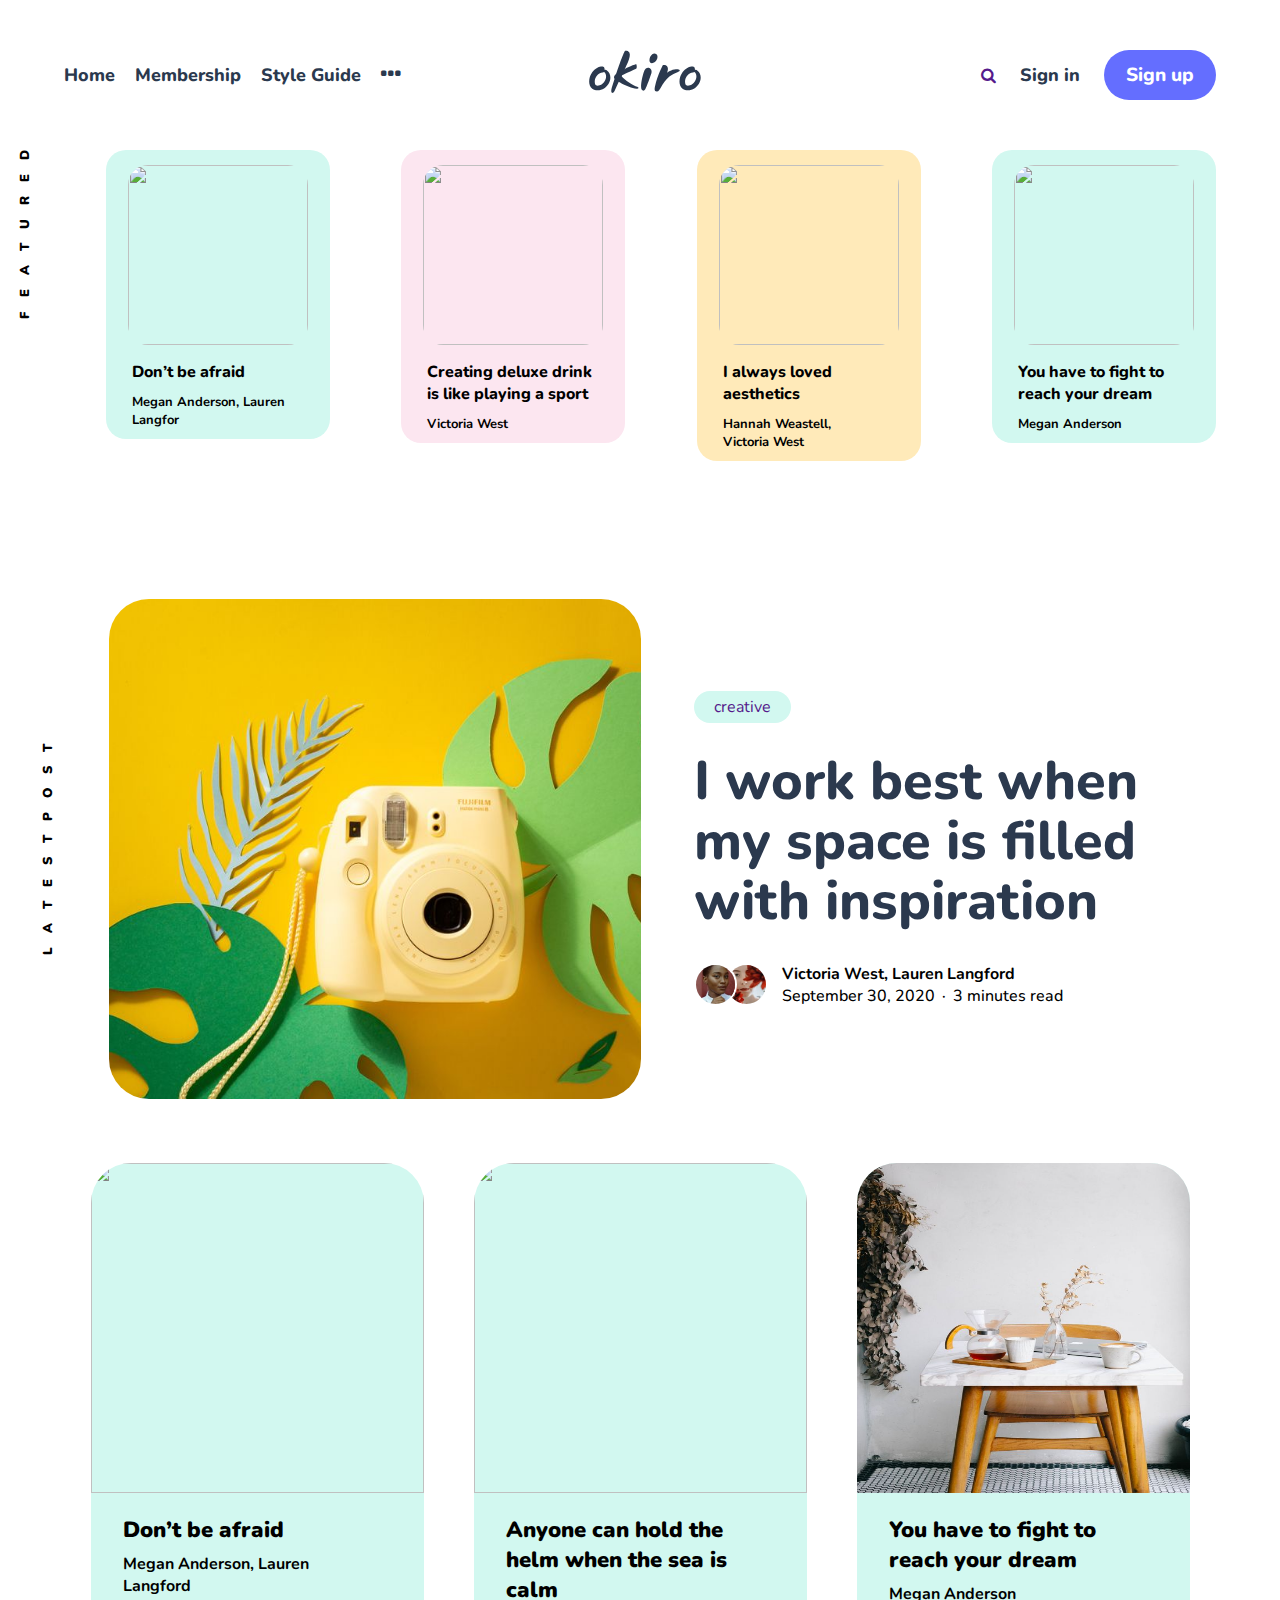
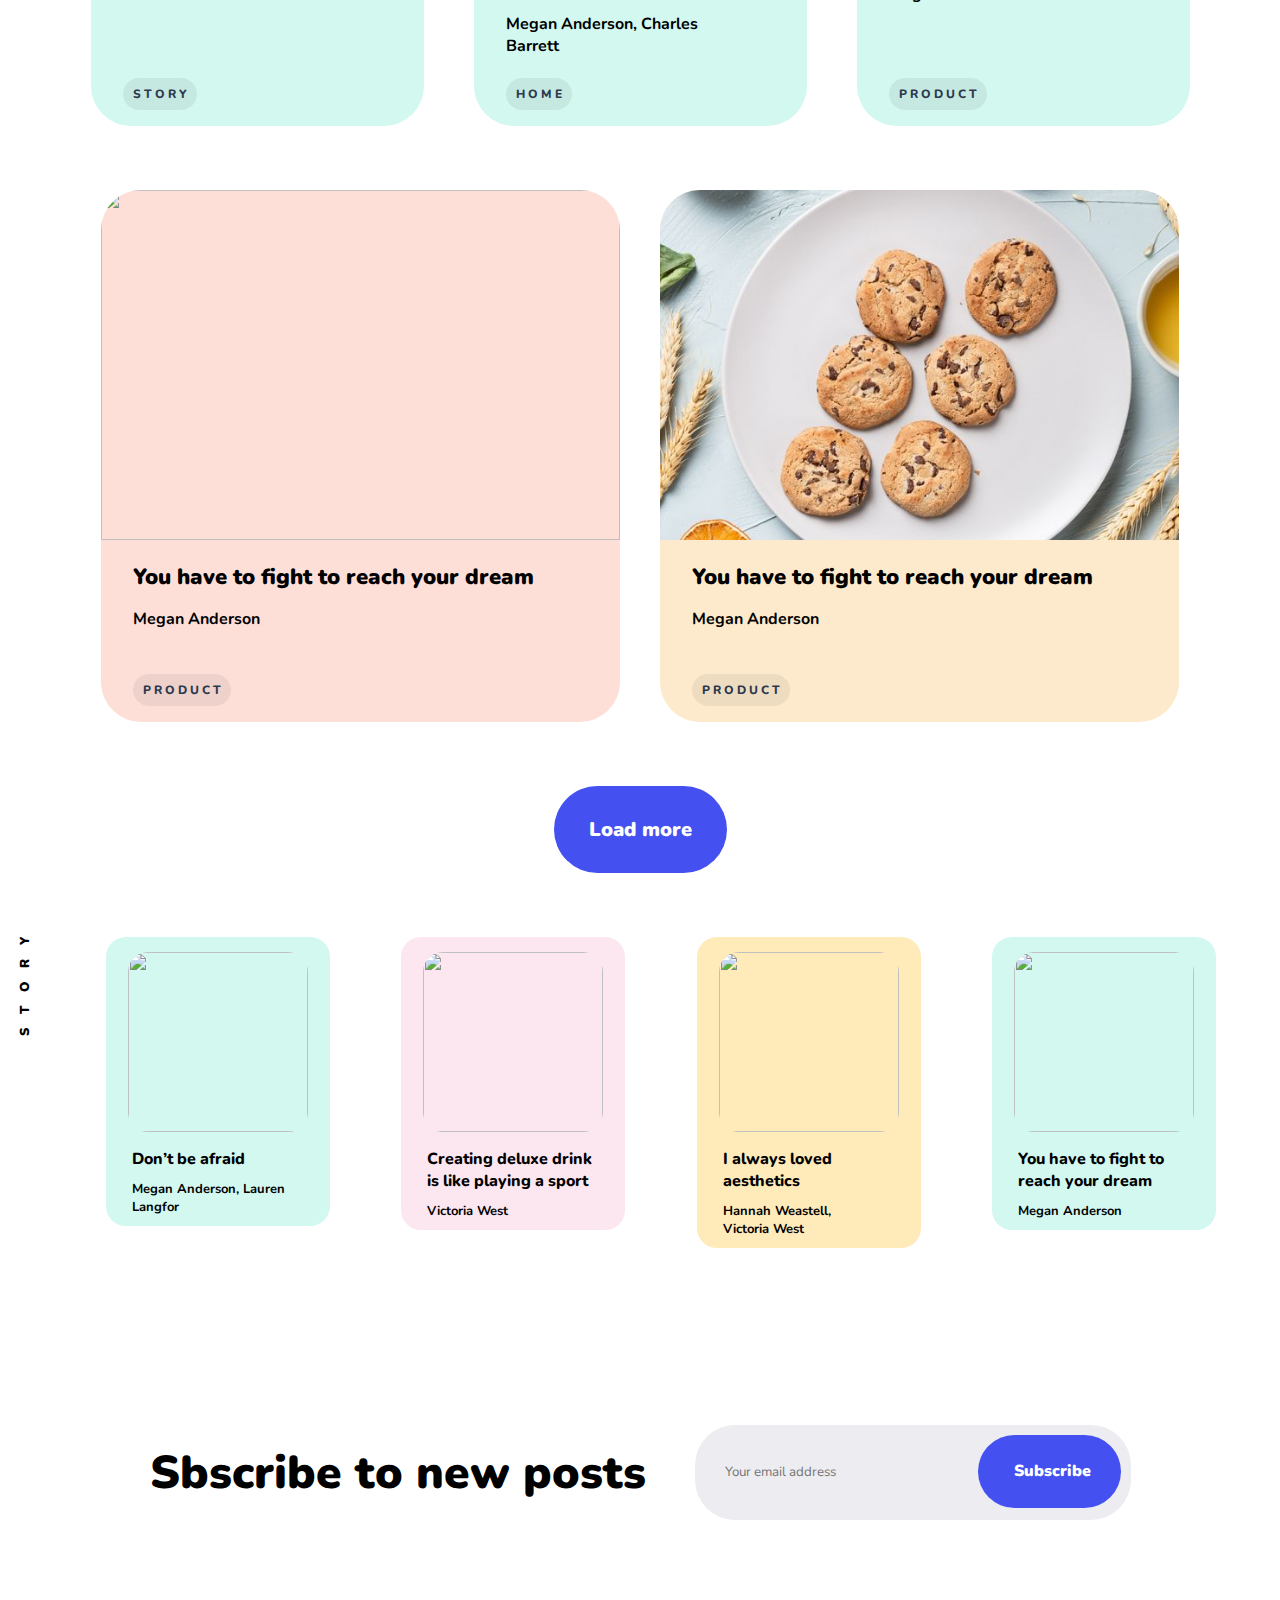
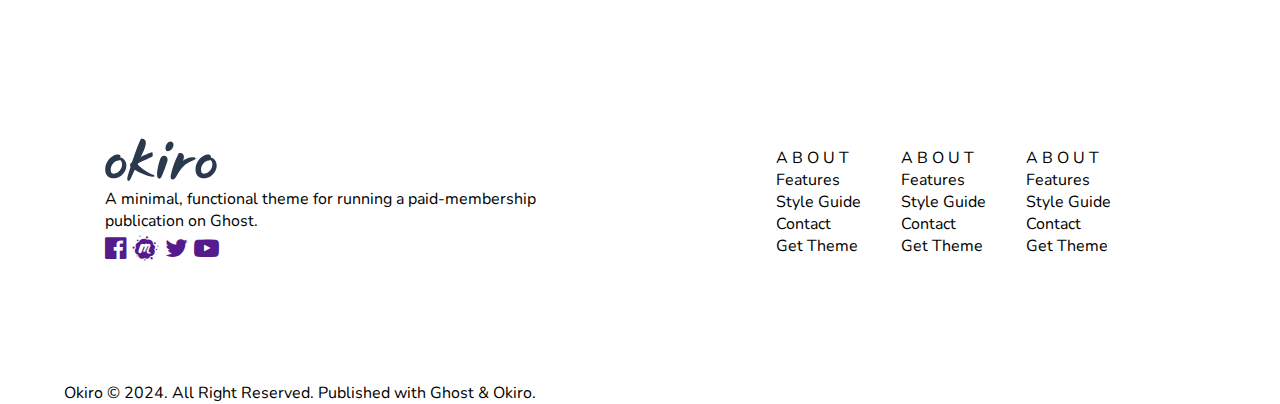
==== index.html @ 2c02f6cd "add new pages it's all most okay" ====
<!DOCTYPE html>
<html lang="en">
  <head>
    <meta charset="UTF-8" />
    <meta name="viewport" content="width=device-width, initial-scale=1.0" />
    <title>okiro-page-1</title>
    <link rel="stylesheet" href="index.css" />
    <link
      rel="stylesheet"
      href="https://cdnjs.cloudflare.com/ajax/libs/font-awesome/4.7.0/css/font-awesome.min.css"
    />
  </head>

  <body>
    <main>
      <div class="header">
        <div class="nav" id="nav">
          <a href="" class="nav-link">Home</a>
          <a href="" class="nav-link">Membership</a>
          <a href="" class="nav-link">Style Guide</a>
          <div class="dot-bar">
            <a href="#" class="nav-link icons" onclick="show()"
              ><i class="fa fa-ellipsis-h" aria-hidden="true"></i
            ></a>
            <div class="icon-nav">
              <a href="" class="nav-bar">Features</a>
              <a href="" class="nav-bar">Authors</a>
              <a href="" class="nav-bar">Tags</a>
              <a href="" class="nav-bar">Subscribe</a>
              <a href="" class="nav-bar">Contact</a>
              <a href="" class="nav-bar">Demos</a>
              <a href="" class="nav-bar">Get Theme</a>
            </div>
          </div>
        </div>
        <div class="logo">
          <img
            src="okiro.svg"
            alt=""
            srcset=""
            height="44px"
            width="112px"
            id="img"
          />
        </div>
        <div class="signup">
          <a href="" class="search"
            ><i class="fa fa-search fa-1x" aria-hidden="true"></i
          ></a>
          <a href="" class="sign-in">Sign in</a>
          <a href="" class="sign-up">Sign up</a>
          <div class="bars menu-button" onclick="toggleMenu()">
            <a href="#" class="bar" id="bar"
              ><i class="fa fa-bars fa-2x" aria-hidden="true"></i
            ></a>
            <a href="#" id="close" style="display: none"
              ><i class="fa fa-times fa-2x" aria-hidden="true"></i
            ></a>
          </div>
        </div>
        <div class="side-menu menu" id="menu">
          <ul id="side-menu-ul">
            <li>Home</li>
            <li>Membership</li>
            <li>Style Guide</li>
            <li>Features</li>
            <li>Authors</li>
            <li>Tgas</li>
            <li>Subscribe</li>
            <li>Contact</li>
            <li>Demos</li>
            <li>Get Theme</li>
            <li>Sign in</li>
            <li class="li-up"><a href="" class="li-up-1">Sign up</a></li>
          </ul>
          <div class="h2-container">
            <h3 class="search-bar-menu">
              Search <i class="fa fa-search fa-x" aria-hidden="true"></i>
            </h3>
          </div>
        </div>
      </div>
      <div class="fetures" id="f">
        <p  id="f">F E A T U R E D</p>
      </div>
    </main>
    <main>
      <div class="post-container">
        <span class="featur" id="featur"
          ><p class="featured" id="f-v">F E A T U R E D</p></span
        >
        <div class="posts" id="post1">
          <img src="img1.jpeg" alt="" class="img1" id="img1" />
          <div class="para-div">
            <p class="para">Don’t be afraid</p>
            <p class="author">Megan Anderson, Lauren Langfor</p>
          </div>
        </div>
        <div class="posts" id="post2">
          <img src="img2.jpeg" alt="" class="img2" id="img2" />
          <div class="para-div">
            <p class="para">Creating deluxe drink is like playing a sport</p>
            <p class="author">Victoria West</p>
          </div>
        </div>
        <div class="posts" id="post3">
          <img src="img3.jpeg" alt="" class="img3" id="img3" />
          <div class="para-div">
            <p class="para">I always loved aesthetics</p>
            <p class="author">Hannah Weastell, Victoria West</p>
          </div>
        </div>
        <div class="posts" id="post4">
          <img src="img4.jpeg" alt="" class="img4" id="img4" />
          <div class="para-div">
            <p class="para">You have to fight to reach your dream</p>
            <p class="author">Megan Anderson</p>
          </div>
        </div>
        <div class="posts post5">
          <img src="img5.jpeg" alt="" class="img4" />
          <div class="para-div">
            <p class="para">You must grow like a tree</p>
            <p class="author">Patricia Jenikins, Charless Barrett</p>
          </div>
        </div>
      </div>

    </main>
    <main id="main">
      <div class="fetures L-P" id="f">
        <p  id="f">L A T E S T P O S T </p>
      </div>
      <div class="hero-img" id="hero-img">
        <span class="featur" id="featur"
        ><p class="featured" id="f-v-d">L A T E S T   P O S T</p></span
      >

        <div class="img-full" id="img-full"></div>
        <div class="about-img" id="about-img">
          <p class="creative"><a href="" class="create">creative</a></p>

          <p class="title" id="title">
            I work best when my space is filled with inspiration
          </p>
          <p class="lorem" id="lorem">
            Lorem ipsum dolor, sit amet consectetur adipisicing elit. Est error
            officia dolor voluptatibus beatae impedit nesciunt voluptates facere
            quidem aspernatur, ipsam, aperiam, similique doloremque......
          </p>
          <div class="round-img-author">
            <img
              src="prince-akachi-J1OScm_uHUQ-unsplash.jpg"
              alt=""
              class="round"
              id="round1"
              height="39px"
              width="39px"
            /><img
              src="laura-chouette-1z--Cu8-wXU-unsplash.jpg"
              alt=""
              class="round"
              height="39px"
              width="39px"
              id="round2"
            />
            <p class="authors-name">
              <strong> Victoria West, Lauren Langford</strong>
              <br />
              September 30, 2020 ∙ 3 minutes read
            </p>
          </div>
        </div>
      </div>
    </main>
    <main>
      <div class="new-posts">
        <div class="d-post1">
          <img src="img1.jpeg" alt="" class="d-post-img1" />
          <div class="detail-post">
            <p class="title-d-post">
              <strong class="s"> Don’t be afraid </strong>
            </p>
            <p class="author-d-post">
              Megan Anderson, Lauren Langford
            </p>
            <p class="story">S T O R Y</p>
          </div>
        </div>
        <div class="d-post2">
          <img src="img2.jpeg" alt="" class="d-post-img2" />
          <div class="detail-post">
            <p class="title-d-post">
              <strong class="s"> Anyone can hold the helm when the sea is calm </strong>
            </p>
            <p class="author-d-post">
              Megan Anderson, Charles Barrett
            </p>
            <p class="story">H O M E</p>
          </div>
        </div>
        <div class="d-post3">
          <img src="img6.jpeg" alt="" class="d-post-img3" />
          <div class="detail-post">
            <p class="title-d-post">
              <strong class="s">You have to fight to reach your dream </strong>
            </p>
            <p class="author-d-post">
              Megan Anderson
            </p>
            <p class="story">P R O D U C T</p>
          </div>
        </div>
      </div>
      <div class="d-post-main-2">
        <div class="d-post4">
          <img src="img5.jpeg" alt="" class="d-post-img4" />
          <div class="detail-post-4">
            <p class="title-d-post-4">
              <strong class="s">You have to fight to reach your dream </strong>
            </p>
            <p class="author-d-post-4">
              Megan Anderson
            </p>
            <p class="story-4">P R O D U C T</p>
          </div>
        </div>
        <div class="d-post5">
          <img src="img7.jpeg" alt="" class="d-post-img4" />
          <div class="detail-post-4">
            <p class="title-d-post-4">
              <strong class="s">You have to fight to reach your dream </strong>
            </p>
            <p class="author-d-post-4">
              Megan Anderson
            </p>
            <p class="story-4">P R O D U C T</p>
          </div>
        </div>
      </div>
    </main>
    <main>
      <div class="btn-for-load">
        <a href="" class="load-btn">Load more</a>
      </div>
    </main>
    <main>
      <div class="post-container">
        <div class="fetures" id="f">
          <p  id="f">S T O R Y</p>
        </div>
        <span class="featur" id="featur"
          ><p class="featured" id="f-v">S T O R Y</p></span
        >
        <div class="posts" id="post1">
          <img src="img1.jpeg" alt="" class="img1" id="img1" />
          <div class="para-div">
            <p class="para">Don’t be afraid</p>
            <p class="author">Megan Anderson, Lauren Langfor</p>
          </div>
        </div>
        <div class="posts" id="post2">
          <img src="img2.jpeg" alt="" class="img2" id="img2" />
          <div class="para-div">
            <p class="para">Creating deluxe drink is like playing a sport</p>
            <p class="author">Victoria West</p>
          </div>
        </div>
        <div class="posts" id="post3">
          <img src="img3.jpeg" alt="" class="img3" id="img3" />
          <div class="para-div">
            <p class="para">I always loved aesthetics</p>
            <p class="author">Hannah Weastell, Victoria West</p>
          </div>
        </div>
        <div class="posts" id="post4">
          <img src="img4.jpeg" alt="" class="img4" id="img4" />
          <div class="para-div">
            <p class="para">You have to fight to reach your dream</p>
            <p class="author">Megan Anderson</p>
          </div>
        </div>
        <div class="posts post5">
          <img src="img5.jpeg" alt="" class="img4" />
          <div class="para-div">
            <p class="para">You must grow like a tree</p>
            <p class="author">Patricia Jenikins, Charless Barrett</p>
          </div>
        </div>
      </div>
    </main>
    <main>
      <div class="subscribe-btn-footer">
        <div class="btn-container">
          <p class="subscribe">Sbscribe to new posts</p>
        </div>
        <div class="input-btn" onclick="large()" onmouseout="small()">
          <input type="email" name="" id="in-foot" placeholder="Your email address">
          <button type="submit" id="in-submit">Subscribe</button>
        </div>
      </div>
    </main>
    <main>
      <div class="final-container">
        <div class="foot-first">
          <div class="okiro">
            <img
            src="okiro.svg"
            alt=""
            srcset=""
            height="44px"
            width="112px"
            id="img"
          />
          <p class="foooter-para">
            A minimal, functional theme for running a paid-membership publication on Ghost.
          </p>
          <div class="icons">
            <a href="" class="all-icons"><i class="fa fa-facebook-official" aria-hidden="true"></i></a>
            <a href="" class="all-icons"><i class="fa fa-meetup" aria-hidden="true"></i></a>
            <a href="" class="all-icons"><i class="fa fa-twitter" aria-hidden="true"></i></a>
            <a href="" class="all-icons"><i class="fa fa-youtube-play" aria-hidden="true"></i></a>
          </div>
        </div>

        </div>
        <div class="all-foot">
          <!-- <div class="kinda-list"> -->
            <div class="about">
              <ul>
                <li class="about">A B O U T</li>
                <li>Features</li>
                <li>Style Guide</li>
                <li>Contact</li>
                <li>Get Theme</li>
              </ul>
            </div>
            <div class="about">
              <ul>
                <li class="about">A B O U T</li>
                <li>Features</li>
                <li>Style Guide</li>
                <li>Contact</li>
                <li>Get Theme</li>
              </ul>
            </div>
            <div class="about">
              <ul>
                <li class="about">A B O U T</li>
                <li>Features</li>
                <li>Style Guide</li>
                <li>Contact</li>
                <li>Get Theme</li>
              </ul>
            </div>
            <!-- <div class="about">
              <ul>
                <li class="about-img">F E A T U R E S</li>
                <li>Account</li>
                <li>Membership</li>
                <li>Sign in</li>
                <li>Sign up</li>
              </ul>
            </div>
            <div class="about">
              <ul>
                <li class="about-img">S U P P O R T</li>
                <li>Authors</li>
                <li>Tags</li>
                <li>Dark version</li>
                <li>404</li>
              </ul>
            </div> -->
          <!-- </div> -->

        </div>
      </div>
      <p class="copy">
        Okiro © 2024. All Right Reserved. Published with Ghost & Okiro.
      </p>
    </main>
    <script src="index.js"></script>
  </body>
</html>
---- index.css ----
@import url('https://fonts.googleapis.com/css2?family=Nunito:ital,wght@0,200..1000;1,200..1000&display=swap');

* {
    padding: 0;
    margin: 0;
    font-family: "Nunito", sans-serif;
}

main {
    margin-right: 4rem;
    margin-left: 4rem;
}

@media only screen and (max-width: 970px) {
    main {
        margin-left: 2rem;
        /* Adjusted margin for smaller screens */
        margin-right: 2rem;
        /* Adjusted margin for smaller screens */
    }
}


.header {
    display: flex;
    justify-content: space-between;
    align-items: center;

    height: 150px;

}
 /* this is the red zone */
@media(min-width:1000px){
    #f{
        display: none;
    }
}
.fetures {
    height: 40px;
    width: 100%;
    display: inline-flex;
    justify-content: center;
    align-items: center;
    border-bottom: #2B394e 2px;
    margin-bottom: 2rem;

}
#f{
    color: #2B394e;
    font-weight: 700;
    text-decoration: underline wavy #EDEDF1 5px;
}
#f-v{
    font-size: small;
    font-weight: 900;
    word-spacing: 10px;
}
#f-v-d{
    font-size: small;
    font-weight: 900;
    word-spacing: 10px;
}

 /* this is the red zone */


li {
    list-style: none;
    display: flex;
}

.nav {
    display: flex;
    justify-content: space-between;
    align-items: center;

}

.nav-link {
    margin-right: 20px;
    text-decoration: none;
    font-size: 18px;
    color: #2B394e;
    font-weight: 800;
}

.sign-in {
    margin-left: 20px;
    margin-right: 20px;
    text-decoration: none;
    font-size: 18px;
    color: #2B394e;
    font-weight: 800;

}

.sign-up {
    text-decoration: none;
    font-size: 19px;
    font-weight: 800;
    padding: 12px 22px;
    color: #FFFFFF;
    background-color: #646eff;
    border-radius: 30px;
}

.icons {
    font-size: 25px;
}

.logo {
    margin-left: -7rem;
}

/* for dot icons bar */
.dot-bar {
    position: relative;
}

.icon-nav {
    width: 155px;
    height: 250px;
    position: absolute;
    top: 100%;
    left: -2rem;
    display: flex;
    justify-content: center;
    align-items: start;
    flex-direction: column;
    background-color: #EDEDF1;
    border-radius: 15px;
    display: none;
}

.nva-icon {
    display: flex;
}

.nav-bar {
    padding: 5px;
    text-decoration: none;
    color: #2B394e;
    font-weight: 900;
    margin-left: 2rem;
}

@media(max-width:1020px) {
    #nav {
        display: none;
    }

    #img {
        margin-left: 7rem;
    }

    .sign-up,
    .sign-in,
    .search {
        display: none;
    }

    #bar {
        display: flex;
    }

    .header {
        display: flex;
        justify-content: space-between;
        align-items: center;

        height: 120px;
    }
}

/* work for menubar */
.for-toggle {
    display: flex;
}

.bar {
    text-decoration: none;
    margin-left: 1rem;
    display: none;
}

.menu {
    display: none;
    /* Initially hide the menu */
}

.menu.visible {
    display: flex;
    /* Display the menu when visible class is added */
}

/* .menu-button {
    cursor: pointer;
  } */
/* to asing reletive */
.signup {
    position: relative;
}

.side-menu {
    position: absolute;
    top: 5rem;
    right: 3rem;
    /* padding-left: 4rem;
    padding-right: 1rem; */
    width: 200px;
    /* height: 77vh; */
    display: flex;
    justify-content: flex-end;
    align-items: flex-end;
    background-color: #EDEDF1;
    border-radius: 20px;
    font-weight: 900;
    flex-direction: column;
    display: none;
}

#side-menu-ul>li {
    padding-top: 10px;
    margin-right: 1rem;
}

.li-up-1 {
    margin-top: .20rem;
    background-color: #3a45de;
    padding: 10px 8px;
    border-radius: 30px;
    color: #FFFFFF;
    text-decoration: none;

}

.h2-container {
    width: 100%;
    height: 50px;
    background-color: #3a45de;
    display: flex;
    justify-content: flex-end;
    align-items: flex-end;
    margin-top: 1.5rem;
    border-bottom-right-radius: 20px;
    border-bottom-left-radius: 20px;

}

.search-bar-menu {
    color: #FFFFFF;
    margin-right: 30px;
    margin-bottom: 10px;

}

/* for class list sidemenu */
.x-time {
    transition: 0.2s;
    position: relative;

}

.bars {
    margin-left: 3rem;
}

/* working for divs */

@media(max-width:1000px) {
    .post-container {
        display: flex;
        justify-content: flex-start;
        align-items: center;
        flex-wrap: wrap;
        gap: 10px;
        min-height: 321px;
        max-height: 500px;
        margin-right: 2rem;

    }

    .para {
        margin-right: 1rem;
        font-weight: 800;
    }

    .author {
        font-size: 13px;
        margin-right: 2rem;
        font-weight: 700;
        margin-top: .60rem;
    }

    .para-div {
        margin-top: 20px;
        /* margin-left: 1rem; */
    }

    /* #post1 {
        width: 100%;
        height: auto;
    } */
    /* #post2{
        width: 50%;
    } */
    /* #post3 {
        width: 50%;
    }
    #post4 {
        width: 50%;
    }
    #post1 {
        width: 50%;
    } */

    /* .posts {
        margin-top: 0;
        height: auto;
        background-color: #d2f8f0;
        text-align: start;
        border-radius: 20px;
        display: flex;
        justify-content: start;
        align-items: center;
        flex-direction: column;
        padding-top: 10px;
        padding-left: 10px;
        padding-right: 10px;
        padding-bottom: 10px;
        transition: transform 0.2s ease;
        width: 100%;
        min-height: 100px;
    } */
    .featur {
        display: none;
    }

    #img1 {
        height: 180px;
        width: 100%;
        border-radius: 20px;
        object-fit: cover;
    }

    #img4 {
        height: 180px;
        width: 100%;
        border-radius: 20px;
        object-fit: cover;

    }

    #img2 {
        height: 180px;
        width: 100%;
        border-radius: 20px;
        object-fit: cover;

    }

    #img3 {
        height: 180px;
        width: 100%;
        border-radius: 20px;
        object-fit: cover;

    }

}

@media(max-width:560px) {
    .post-container {
        display: flex;
        justify-content: flex-start;
        align-items: center;
        gap: 10px;
        height: 100%;
        flex-wrap: wrap;
        word-wrap: break-word;
        word-break: break-word;

    }

    .posts {
        /* padding:15px; */
        width: 234px;
        background-color: #d2f8f0;
        ;
        text-align: start;
        border-radius: 20px;
        display: flex;
        justify-content: space-evenly;
        align-items: center;
        flex-direction: column;
        padding-top: 15px;
        padding-left: 10px;
        padding-right: 10px;
        padding-bottom: 10px;
        max-height: auto;
        min-height: 290px;
        transition: transform 0.2s ease;
    }

    .para {
        margin-right: 1rem;
        font-weight: 800;
    }

    .author {
        font-size: 13px;
        margin-right: 2rem;
        font-weight: 700;
        margin-top: .60rem;
        display: none;
    }

    .para-div {
        margin-top: 20px;
        /* margin-left: 1rem; */
    }

    #post1 {}

    .posts {
        /* padding:15px; */
        margin-top: 0;
        width: 187px;
        height: auto;
        background-color: #d2f8f0;
        text-align: start;
        border-radius: 20px;
        display: flex;
        justify-content: start;
        align-items: center;
        flex-direction: column;
        padding-top: 10px;
        padding-left: 10px;
        padding-right: 10px;
        padding-bottom: 10px;
        /* max-height: auto; */
        transition: transform 0.2s ease;
        min-height: 100px;
    }

    .featur {
        display: none;
    }
}

@media(max-width:540px) {
    .post-container {
        display: flex;
        justify-content: flex-start;
        align-items: center;
        gap: 10px;
        height: 100%;
        flex-wrap: wrap;
        word-wrap: break-word;
        word-break: break-word;
        margin-bottom: 2rem;
    }

    .posts {
        /* padding:15px; */
        margin-top: 0;
        height: auto;
        background-color: #d2f8f0;
        text-align: start;
        border-radius: 20px;
        display: flex;
        justify-content: start;
        align-items: center;
        flex-direction: column;
        padding-top: 10px;
        padding-left: 10px;
        padding-right: 10px;
        padding-bottom: 10px;
        /* max-height: auto; */
        transition: transform 0.2s ease;
        min-height: 100px;
        max-height: 280px;
        width: 100%;

    }

    #post4 {
        /* margin-top: 20px; */
        min-height: 100px;
        min-height: 100px;
        max-height: 280px;
        width: 100%;

    }

    #post2 {
        background-color: #fce6f0;
        height: 215px;
        width: 100%;
    }

    #post1 {
        height: 215px;
        width: 100%;
    }

    #post3 {
        max-height: 215px;
        width: 100%;
    }

    #img1 {
        height: 180px;
        width: 100%;
        border-radius: 20px;
        object-fit: cover;
    }

    .img4 {
        height: 180px;
        width: 180px;
        border-radius: 20px;
        object-fit: cover;

    }

    .img2 {
        height: 180px;
        width: 180px;
        border-radius: 20px;
        object-fit: cover;

    }

    .img3 {
        height: 180px;
        width: 180px;
        border-radius: 20px;
        object-fit: cover;

    }


}

.post-container {
    display: flex;
    justify-content: space-between;
    align-items: start;
    gap: 30px;
    min-height: 321px;
    max-height: 1000px;
    width: 100%;
    margin-bottom: 4rem;
}

.posts {
    /* padding:15px; */
    width: 204px;
    background-color: #d2f8f0;
    ;
    text-align: start;
    border-radius: 20px;
    display: flex;
    justify-content: space-evenly;
    align-items: center;
    flex-direction: column;
    padding-top: 15px;
    padding-left: 10px;
    padding-right: 10px;
    padding-bottom: 10px;
    max-height: auto;
    min-height: 290px;
    transition: transform 0.2s ease;
}

.posts:hover {
    transform: translateY(-5px);
}

.para-div {
    margin-top: 1rem;
    margin-left: 1rem;
}

.img1 {
    height: 180px;
    width: 180px;
    border-radius: 20px;
    object-fit: cover;
}

.img4 {
    height: 180px;
    width: 180px;
    border-radius: 20px;
    object-fit: cover;

}

.img2 {
    height: 180px;
    width: 180px;
    border-radius: 20px;
    object-fit: cover;

}

.img3 {
    height: 180px;
    width: 180px;
    border-radius: 20px;
    object-fit: cover;

}

.img5 {
    height: 180px;
    width: 200px;
    border-radius: 20px;
    object-fit: cover;

}

.post5 {
    display: none;
    min-height: 100px;
}

@media(min-width:1350px) {
    .post5 {
        display: flex;
    }
}

.para {
    margin-right: 1rem;
    font-weight: 800;
}

.author {
    font-size: 13px;
    margin-right: 2rem;
    font-weight: 700;
    margin-top: .60rem;
}

.author:hover {
    text-decoration: underline #2B394e;
}

/* for aling self */
#post3 {
    /* margin-top: 20px; */
    background-color: #ffeab9;
    min-height: 100px;

}

#post4 {
    /* margin-top: 20px; */
    min-height: 100px;

}

#post2 {
    background-color: #fce6f0;
    min-height: 100px;
}

#post1 {
    min-height: 100px;
}

.featur {
    writing-mode: vertical-rl;
    /* Vertical writing mode, text goes from right to left */
    transform: rotate(180deg);
    /* Rotate the text to make it vertical */
    white-space: nowrap;
    /* Prevent text wrapping */
    font-size: 18px;
    /* Adjust font size as needed */
    margin: 0;
    /* Remove default margin */
    padding: 0;
    /* Remove default padding */
    /* Additional styling if needed */
    font-weight: 500;
    margin-left: -3rem;
}



/* for hero img  */


@media(max-width:890px) {
    .hero-img {
        margin-top: 2rem;
        display: flex;
        justify-content: space-evenly;
        align-items: center;
        flex-direction: column;
        gap: 30px;
        height: 100%;
    }

    #img-full {
        height: 450px;
        width: 662px;

    }

    #lorem {
        margin-top: 1rem;
        font-style: italic;
        font-weight: 500;
        display: flex;

    }
}

@media(max-width:550px) {
    .hero-img {
        margin-top: 2rem;
        display: flex;
        justify-content: space-evenly;
        align-items: center;
        flex-direction: column;
        gap: 30px;
        height: 100%;
    }

    #img-full {
        height: 450px;
        width: 448px;
    }

    #about-img {
        width: 437px;
        height: 507px;
    }

    #title {
        font-size: 48px;
        font-weight: 800;
        color: #2B394e;
        line-height: 60px;
    }

}

@media(max-width:486px) {
    .hero-img {
        margin-top: 2rem;
        display: flex;
        justify-content: space-evenly;
        align-items: center;
        flex-direction: column;
        gap: 30px;
        height: 100%;
    }

    #img-full {
        height: 339px;
        width: 415px;
    }

    #about-img {
        width: 412px;
        height: 433px;
    }

    #title {
        font-size: 36px;
        font-weight: 800;
        color: #2B394e;
        line-height: 40px;
        margin-bottom: 2rem;
    }
}

@media(max-width:432px) {
    .hero-img {
        margin-top: 2rem;
        display: flex;
        justify-content: space-evenly;
        align-items: center;
        flex-direction: column;
        gap: 30px;
        height: 100%;
    }

    #img-full {
        height: 339px;
        width: 375px;
    }

    #about-img {
        width: 375px;
        height: 433px;
    }
}

@media(max-width:390px) {
    .hero-img {
        margin-top: 2rem;
        display: flex;
        justify-content: space-evenly;
        align-items: center;
        flex-direction: column;
        gap: 30px;
        height: 100%;
    }

    #title {
        font-size: 32px;
        font-weight: 800;
        color: #2B394e;
        line-height: 40px;
        margin-bottom: 2rem;
    }

    #img-full {
        height: 339px;
        width: 347px;
    }

    #about-img {
        width: 340px;
        height: 433px;
    }
}

@media(max-width:360px) {
    .hero-img {
        margin-top: 2rem;
        display: flex;
        justify-content: space-evenly;
        align-items: center;
        flex-direction: column;
        gap: 30px;
        height: 100%;
    }

    #img-full {
        height: 339px;
        width: 317px;
    }

    #about-img {
        width: 310px;
        height: 433px;
    }
}

@media(max-width:330px) {
    .hero-img {
        margin-top: 2rem;
        display: flex;
        justify-content: space-evenly;
        align-items: center;
        flex-direction: column;
        gap: 30px;
        height: 100%;
    }

    #img-full {
        height: 280px;
        width: 266px;
    }

    #about-img {
        width: 260px;
        height: 433px;
    }
}

@media(min-width:1400px) {
    #hero-img {
        margin-top: 2rem;
        display: flex;
        justify-content: center;
        align-items: center;
        gap: 70px;
        height: 80%;
    }

    #title {
        font-size: 32px;
        font-weight: 800;
        color: #2B394e;
        line-height: 40px;
        margin-bottom: 2rem;
    }

    #img-full {
        height: 709px;
        width: 747px;
    }

    #about-img {
        width: 500px;
        height: 500px;
    }

    #lorem {
        margin-top: 1rem;
        font-style: italic;
        font-weight: 500;
        display: flex;

    }
}

#main {
    margin: 4rem;
}

.hero-img {
    margin-top: 4rem;
    padding-top: 4rem;
    display: flex;
    justify-content: space-evenly;
    align-items: center;
    gap: 30px;
}

.about-img {
    width: 500px;
}

.img-full {
    background-image: url(hero.jpeg);
    height: 500px;
    max-height: 600px;
    width: 532px;
    max-width: 600px;
    background-repeat: no-repeat;
    background-position: center;
    background-size: cover;
    border-radius: 40px;
}

.creative {
    border-radius: 20px;
    text-decoration: none;
    background-color: #d2f8f0;
    margin-bottom: 1.80rem;
    display: inline-block;
    padding-top: 5px;
    padding-bottom: 5px;
    padding-left: 20px;
    padding-right: 20px;
}

.create {
    text-decoration: none;
}

/* .creative{
    text-decoration: none;
    padding: 10px;

} */
.title {
    font-size: 54px;
    font-weight: 800;
    color: #2B394e;
    line-height: 60px;
}

.lorem {
    margin-top: 1rem;
    font-style: italic;
    font-weight: 500;
    display: none;

}

.round {
    border-radius: 50%;
}

.round-img-author {
    display: flex;
    justify-content: start;
    margin-top: 2rem;

}

#round1 {
    border: 2px solid white;
    z-index: 1;
}

#round2 {
    margin-top: 2px;
    margin-left: -10px;
}

.authors-name {
    margin-left: 1rem;
    font-weight: 500;
}


/* down post container */
.new-posts {
    display: flex;
    justify-content: center;
    align-items: center;
    gap: 50px;
    margin-bottom: 4rem;
}

.d-post1 {
    height: 563px;
    width: 333px;
    border-radius: 40px;
    background-color: #d2f8f0;
    position: relative;
    transition: transform 0.2s ease;
}
.d-post1:hover{
    transform: translateY(-5px);
}
.d-post2 {
    height: 563px;
    width: 333px;
    border-radius: 40px;
    background-color: #d2f8f0;
    position: relative;
    transition: transform 0.2s ease;
}
.d-post2:hover{
    transform: translateY(-5px);
}
.d-post3 {
    height: 563px;
    width: 333px;
    border-radius: 40px;
    background-color: #d2f8f0;
    position: relative;
    transition: transform 0.2s ease;
}
.d-post3:hover{
    transform: translateY(-5px);
}
.d-post-img1 {
    width: 100%;
    height: 330px;
    border-top-left-radius: 40px;
    border-top-right-radius: 40px;
    object-position: center;
    object-fit: cover;
}

.d-post-img2 {
    width: 100%;
    height: 330px;
    border-top-left-radius: 40px;
    border-top-right-radius: 40px;
}

.d-post-img3 {
    width: 100%;
    height: 330px;
    border-top-left-radius: 40px;
    border-top-right-radius: 40px;
}

.detail-post {
    margin-left: 2rem;
    margin-top: 1rem;
    width: 70%;
}

.s {
    font-size: 22px;
    font-weight: 900;
}

.author-d-post {
    font-weight: 700;
    margin-top: .50rem;
    font-size: 16px;
}
.author-d-post:hover{
    text-decoration: underline #2B394E;
}

.story {
    position: absolute;
    bottom: 1rem;
    left: 2rem;
    font-size: 12px;
    padding: 8px 10px 8px 10px;
    color: #2B394E;
    background-color: #0000000f;
    border-radius: 20px;
    font-weight: 800;
}
/* media for d-post divs */
@media(max-width:1050px){
    .new-posts {
        display: flex;
        justify-content: center;
        align-items: center;
        gap: 25px;
        margin-bottom: 4rem;
    }
    .d-post1 {
        height: 518px;
        width: 278px;
        border-radius: 40px;
        background-color: #d2f8f0;
    }
    .d-post2 {
        height: 518px;
        width: 278px;
        border-radius: 40px;
        background-color: #d2f8f0;
    }
    .d-post3 {
        height: 518px;
        width: 278px;
        border-radius: 40px;
        background-color: #d2f8f0;
    }
    .d-post-img1 {
        width: 100%;
        height: 300px;
        border-top-left-radius: 40px;
        border-top-right-radius: 40px;
        object-position: center;
        object-fit: cover;
    }
    
    .d-post-img2 {
        width: 100%;
        height: 300px;
        border-top-left-radius: 40px;
        border-top-right-radius: 40px;
    }
    
    .d-post-img3 {
        width: 100%;
        height: 300px;
        border-top-left-radius: 40px;
        border-top-right-radius: 40px;
    }
    .detail-post {
        margin-left: 2rem;
        margin-top: .70rem;
        width: 80%;
    }
    
    .s {
        font-size: 20px;
        font-weight: 900;
    }
    
    .author-d-post {
        font-weight: 700;
        margin-top: .30rem;
        font-size: 16px;
    }
}
@media(max-width:810px){
    .new-posts {
        display: flex;
        justify-content: center;
        align-items: center;
        gap: 15px;
        margin-bottom: 3rem;
    }
    .d-post1 {
        height: 456px;
        width: 217px;
        border-radius: 40px;
        background-color: #d2f8f0;
    }
    .d-post2 {
        height: 456px;
        width: 217px;
        border-radius: 40px;
        background-color: #d2f8f0;
    }
    .d-post3 {
        height: 456px;
        width: 217px;
        border-radius: 40px;
        background-color: #d2f8f0;
    }
    .d-post-img1 {
        width: 100%;
        height: 240px;
        border-top-left-radius: 40px;
        border-top-right-radius: 40px;
        object-position: center;
        object-fit: cover;
    }
    
    .d-post-img2 {
        width: 100%;
        height: 240px;
        border-top-left-radius: 40px;
        border-top-right-radius: 40px;
    }
    
    .d-post-img3 {
        width: 100%;
        height: 240px;
        border-top-left-radius: 40px;
        border-top-right-radius: 40px;
    }
    .detail-post {
        margin-left: 1rem;
        margin-top: .50rem;
        width: 80%;
    }
    
    .s {
        font-size: 17px;
        font-weight: 900;
    }
    
    .author-d-post {
        font-weight: 700;
        margin-top: .30rem;
        font-size: 13px;
    }
}
@media(max-width:600px){
    .new-posts {
        display: flex;
        justify-content: center;
        align-items: center;
        flex-direction: column;
        gap: 15px;
        margin-bottom: 3rem;
    }
    .d-post1 {
        height: 456px;
        width: 100%;
        border-radius: 40px;
        background-color: #d2f8f0;
    }
    .d-post2 {
        height: 456px;
        width: 100%;
        border-radius: 40px;
        background-color: #d2f8f0;
    }
    .d-post3 {
        height: 456px;
        width: 100%;
        border-radius: 40px;
        background-color: #d2f8f0;
    }
    .d-post-img1 {
        width: 100%;
        height: 290px;
        border-top-left-radius: 40px;
        border-top-right-radius: 40px;
        object-position: center;
        object-fit: cover;
    }
    
    .d-post-img2 {
        width: 100%;
        height: 290px;
        border-top-left-radius: 40px;
        border-top-right-radius: 40px;
    }
    
    .d-post-img3 {
        width: 100%;
        height: 290px;
        border-top-left-radius: 40px;
        border-top-right-radius: 40px;
    }
    .detail-post {
        margin-left: 2rem;
        margin-top: .50rem;
        width: 80%;
    }
    
    .s {
        font-size: 24px;
        font-weight: 900;
    }
    
    .author-d-post {
        font-weight: 700;
        margin-top: .30rem;
        font-size: 16px;
    }
}
@media(max-width:450px){
    .new-posts {
        padding-top: 4rem;
        display: flex;
        justify-content: center;
        align-items: center;
        flex-direction: column;
        gap: 15px;
        margin-bottom: 3rem;
    }
    .d-post1 {
        height: 456px;
        width: 100%;
        border-radius: 40px;
        background-color: #d2f8f0;
    }
    .d-post2 {
        height: 500px;
        width: 100%;
        border-radius: 40px;
        background-color: #d2f8f0;
    }
    .d-post3 {
        height: 500px;
        width: 100%;
        border-radius: 40px;
        background-color: #d2f8f0;
    }
    .d-post-img1 {
        width: 100%;
        height: 290px;
        border-top-left-radius: 40px;
        border-top-right-radius: 40px;
        object-position: center;
        object-fit: cover;
    }
    
    .d-post-img2 {
        width: 100%;
        height: 290px;
        border-top-left-radius: 40px;
        border-top-right-radius: 40px;
    }
    
    .d-post-img3 {
        width: 100%;
        height: 290px;
        border-top-left-radius: 40px;
        border-top-right-radius: 40px;
    }
    .detail-post {
        margin-left: 2rem;
        margin-top: .30rem;
        width: 80%;
    }
    
    .s {
        font-size: 18px;
        font-weight: 900;
    }
    
    .author-d-post {
        font-weight: 700;
        margin-top: .30rem;
        font-size: 13px;
    }
    .story {
        position: absolute;
        bottom: 1rem;
        left: 2rem;
        font-size: 12px;
        padding: 8px 10px 8px 10px;
        color: #2B394E;
        background-color: #0000000f;
        border-radius: 20px;
        font-weight: 800;
    }
}
/* detaile post 2 */
.d-post-main-2{
    display: flex;
    justify-content: center;
    align-items: center;
    gap: 40px;
}
.d-post-img4{
    width: 100%;
    height: 350px;
    object-position: center;
    object-fit: cover;
    border-top-left-radius: 40px;
    border-top-right-radius: 40px;
}
.d-post4{
    height: 532px;
    width: 519px;
    border-radius: 40px;
    background-color: #fddfd8;
    position: relative;
    transition: transform 0.2s ease;

}
.d-post5{
    height: 532px;
    width: 519px;
    border-radius: 40px;
    background-color:#fdeacc;
    position: relative;
    transition: transform 0.2s ease;
}
.d-post4:hover{
    transform: translateY(-5px);
}
.d-post5:hover{
    transform: translateY(-5px);
}
.detail-post-4{
    margin-left: 2rem;
    margin-top: 1rem;
}
.title-d-post-4{
    font-size: 20px;
    font-weight: 900;
}
.author-d-post-4{
    margin-top: 1rem;
    font-weight: 700;
}
.author-d-post-4:hover{
    text-decoration: underline;
}
.story-4{
    position: absolute;
    bottom: 1rem;
    left: 2rem;
    font-size: 12px;
    padding: 8px 10px 8px 10px;
    color: #2B394E;
    background-color: #0000000f;
    border-radius: 20px;
    font-weight: 800;
}
.btn-for-load{
    display: flex;
    justify-content: center;
    align-items: center;
    text-align: center;
    margin-top: 4rem;
    margin-bottom: 4rem;
}

.load-btn{
    padding-top: 30px;
    padding-bottom: 30px;
    padding-left: 35px;
    padding-right: 35px;
    border-radius: 47px;
    background-color: #4450ef;
    color: white;
    font-weight: 900;
    font-size: 20px;
    text-align: center;
    text-decoration: none;
}
.load-btn:hover{
    background-color: #1d28c5;
    transition: 0.2s ease;

}

/* it is for last 2 posts */
@media(max-width:800px){
    .d-post-main-2{
        display: flex;
        justify-content: center;
        align-items: center;
        gap: 30px;
        flex-direction: column;
    }
    .d-post4{
        height: 532px;
        width: 100%;
        border-radius: 40px;
        background-color: #fddfd8;
        position: relative;
    
    }
    .d-post5{
        height: 532px;
        width: 100%;
        border-radius: 40px;
        background-color:#fdeacc;
        position: relative;
    }
    .d-post-img4{
        width: 100%;
        height: 350px;
        object-position: center;
        object-fit: cover;
        border-top-left-radius: 40px;
        border-top-right-radius: 40px;
    }

    .detail-post-4{
        margin-left: 2rem;
        margin-top: 1rem;
    }
    .title-d-post-4{
        font-size: 20px;
        font-weight: 900;
    }
    .author-d-post-4{
        margin-top: 1rem;
        font-weight: 700;
    }
    .author-d-post-4:hover{
        text-decoration: underline;
    }
    .story-4{
        position: absolute;
        bottom: 1rem;
        left: 2rem;
        font-size: 12px;
        padding: 8px 10px 8px 10px;
        color: #2B394E;
        background-color: #0000000f;
        border-radius: 20px;
        font-weight: 800;
    }
}
@media(max-width:450px){
    main{
        margin-left: 1rem;
        margin-right: 1rem;
    }
    .d-post-main-2{
        display: flex;
        justify-content: center;
        align-items: center;
        gap: 20px;
        flex-direction: column;
    }
    .d-post4{
        height: 500px;
        width: 100%;
        border-radius: 40px;
        background-color: #fddfd8;
        position: relative;
    
    }
    .d-post5{
        height: 500px;
        width: 100%;
        border-radius: 40px;
        background-color:#fdeacc;
        position: relative;
    }
    .d-post-img4{
        width: 100%;
        height: 350px;
        object-position: center;
        object-fit: cover;
        border-top-left-radius: 40px;
        border-top-right-radius: 40px;
    }

    .detail-post-4{
        margin-left: 2rem;
        margin-top: .70rem;
        width: 80%;
    }
    .title-d-post-4{
        font-size: 17px;
        font-weight: 900;
    }
    .author-d-post-4{
        margin-top: .30rem;
        font-weight: 700;
        margin-bottom: .20rem;
    }
    .author-d-post-4:hover{
        text-decoration: underline;
    }
    .story-4{
        position: absolute;
        bottom: 1rem;
        left: 2rem;
        font-size: 12px;
        padding: 8px 10px 8px 10px;
        color: #2B394E;
        background-color: #0000000f;
        border-radius: 20px;
        font-weight: 800;
    }
}


/* for footer subscribe btn */

.subscribe-btn-footer{
    display: flex;
    justify-content: center;
    align-items: center;
    height: auto;
    width: 100%;
    height: 300px;
}
.subscribe{
    font-size: 46px;
    font-weight: 900;
    padding: 25px 49px 25px 0;
}
#in-foot{
    background-color: transparent;
    padding: 1px 20px 1px 30px;
    height: 93px;
    width: 229px;
    border: none;
}
input[type="email"]:focus{
    outline: none;
}
.input-btn{
    background-color: #EDEDF1;
    border-radius: 40px;
}

/* for js classList   */
.in-btn-click {
    padding-left: 30px;
    transition: 0.5s ease;/* Apply transition to the transform property */
}
.in-btn-click-out {
    padding-left: -30px;
    transition: 0.5s ease;/* Apply transition to the transform property */
}




#in-submit{
    height: 73px;
    width: 143px;
    border-radius: 40px;
    padding: 20px 36px;
    margin-right: 10px;
    border: none;
    background-color: #4450ef;
    color: white;
    font-size: medium;
    font-weight: 900;

}

/* media for subscrie btn */
@media(max-width:1150px){
    .subscribe-btn-footer{
        display: flex;
        justify-content: center;
        align-items: center;
        height: auto;
        width: 100%;
        height: 300px;
    }
    .subscribe{
        font-size: 40px;
        font-weight: 900;
        padding: 25px 25px 25px 0;
    }
    #in-foot{
        background-color: transparent;
        padding: 1px 20px 1px 30px;
        height: 93px;
        width: 200px;
        border: none;
    }
    .btn-container{
        word-wrap: normal;
    }
    input[type="email"]:focus{
        outline: none;
    }
    .input-btn{
        background-color: #EDEDF1;
        border-radius: 40px;
    }
    
    /* for js classList   */
    .in-btn-click {
        padding-left: 30px;
        transition: 0.5s ease;/* Apply transition to the transform property */
    }
    .in-btn-click-out {
        padding-left: -30px;
        transition: 0.5s ease;/* Apply transition to the transform property */
    }
    
    
    
    
    #in-submit{
        height: 73px;
        width: 143px;
        border-radius: 40px;
        padding: 20px 36px;
        margin-right: 10px;
        border: none;
        background-color: #4450ef;
        color: white;
        font-size: medium;
        font-weight: 900;
    
    }
    
}
@media(max-width:960px){
    .subscribe-btn-footer{
        padding-top: 4rem;
        display: flex;
        justify-content: center;
        align-items: center;
        height: auto;
        flex-direction: column;
        width: 100%;
        height: 500px;
    }
    .subscribe{
        font-size: 40px;
        font-weight: 900;
        padding: 25px 25px 25px 0;
        text-align: centers;
    }
    #in-foot{
        background-color: transparent;
        padding: 1px 20px 1px 30px;
        height: 93px;
        width: 200px;
        border: none;
    }
    .btn-container{
        word-wrap: normal;
        text-align: center;
    }
    input[type="email"]:focus{
        outline: none;
    }
    .input-btn{
        background-color: #EDEDF1;
        border-radius: 40px;
    }
    
    /* for js classList   */
    .in-btn-click {
        padding-left: 30px;
        transition: 0.5s ease;/* Apply transition to the transform property */
    }
    .in-btn-click-out {
        padding-left: -30px;
        transition: 0.5s ease;/* Apply transition to the transform property */
    }
    
    
    
    
    #in-submit{
        height: 73px;
        width: 143px;
        border-radius: 40px;
        padding: 20px 36px;
        margin-right: 10px;
        border: none;
        background-color: #4450ef;
        color: white;
        font-size: medium;
        font-weight: 900;
    
    }
    
}
@media(max-width:512px){
    .subscribe-btn-footer{
        padding-top: 4rem;
        display: flex;
        justify-content: center;
        align-items: center;
        height: auto;
        flex-direction: column;
        width: 100%;
        height: 600px;
    }
    .subscribe{
        font-size: 38px;
        font-weight: 900;
        padding: 25px 25px 25px 0;
        text-align: center;
    }
    #in-foot{
        background-color: transparent;
        padding: 1px 20px 1px 30px;
        height: 93px;
        width: 160px;
        border: none;
    }
    .btn-container{
        word-wrap: normal;
        text-align: center;
    }
    input[type="email"]:focus{
        outline: none;
    }
    .input-btn{
        background-color: #EDEDF1;
        border-radius: 40px;
    }
    
    /* for js classList   */
    .in-btn-click {
        padding-left: 30px;
        transition: 0.5s ease;/* Apply transition to the transform property */
    }
    .in-btn-click-out {
        padding-left: -30px;
        transition: 0.5s ease;/* Apply transition to the transform property */
    }
    
    
    
    
    #in-submit{
        height: 73px;
        width: 143px;
        border-radius: 40px;
        padding: 20px 36px;
        margin-right: 10px;
        border: none;
        background-color: #4450ef;
        color: white;
        font-size: medium;
        font-weight: 900;
    
    }
    
}
@media(max-width:460px){
    .subscribe-btn-footer{
        padding-top: 4rem;
        display: flex;
        justify-content: center;
        align-items: center;
        height: auto;
        flex-direction: column;
        width: 100%;
        height: 600px;
    }
    .subscribe{
        font-size: 33px;
        font-weight: 900;
        padding: 25px 25px 25px 0;
        text-align: center;
    }
    #in-foot{
        background-color: transparent;
        padding: 1px 20px 1px 25px;
        height: 93px;
        width: 100px;
        border: none;
    }
    .btn-container{
        word-wrap: normal;
        text-align: center;
    }
    input[type="email"]:focus{
        outline: none;
    }
    .input-btn{
        background-color: #EDEDF1;
        border-radius: 40px;
    }
    
    /* for js classList   */
    .in-btn-click {
        padding-left: 14px;
        transition: 0.5s ease;/* Apply transition to the transform property */
    }
    .in-btn-click-out {
        padding-left: -14px;
        transition: 0.5s ease;/* Apply transition to the transform property */
    }
    
    
    
    
    #in-submit{
        height: 73px;
        width: 143px;
        border-radius: 40px;
        padding: 20px 36px;
        margin-right: 10px;
        border: none;
        background-color: #4450ef;
        color: white;
        font-size: medium;
        font-weight: 900;
    
    }
    
}
@media(max-width:348px){
    .subscribe-btn-footer{
        padding-top: 4rem;
        display: flex;
        justify-content: center;
        align-items: center;
        height: auto;
        flex-direction: column;
        width: 100%;
        height: 600px;
    }
    .subscribe{
        font-size: 33px;
        font-weight: 900;
        padding: 25px 25px 25px 0;
        text-align: center;
    }
    #in-foot{
        background-color: transparent;
        padding: 1px 20px 1px 25px;
        height: 93px;
        width: 60px;
        border: none;
    }
    .btn-container{
        word-wrap: normal;
        text-align: center;
    }
    input[type="email"]:focus{
        outline: none;
    }
    .input-btn{
        background-color: #EDEDF1;
        border-radius: 40px;
    }
    
    /* for js classList   */
    .in-btn-click {
        padding-left: 14px;
        transition: 0.5s ease;/* Apply transition to the transform property */
    }
    .in-btn-click-out {
        padding-left: -14px;
        transition: 0.5s ease;/* Apply transition to the transform property */
    }
    
    
    
    
    #in-submit{
        height: 73px;
        width: 120px;
        border-radius: 40px;
        padding: 20px 36px;
        margin-right: 10px;
        border: none;
        background-color: #4450ef;
        color: white;
        font-size: small;
        font-weight: 900;
        text-align: center;
    
    }
    
}

/* for last footer item  */
.final-container{
    height: 40vh;
    display: flex;
    justify-content: space-around;
    align-items: center;
}    

.foot-first{
    width: 40%;
    margin-left: -4rem;
}
.all-foot{
    display: flex;
    justify-content:space-evenly;
    align-items: center;
    gap: 40px;
}
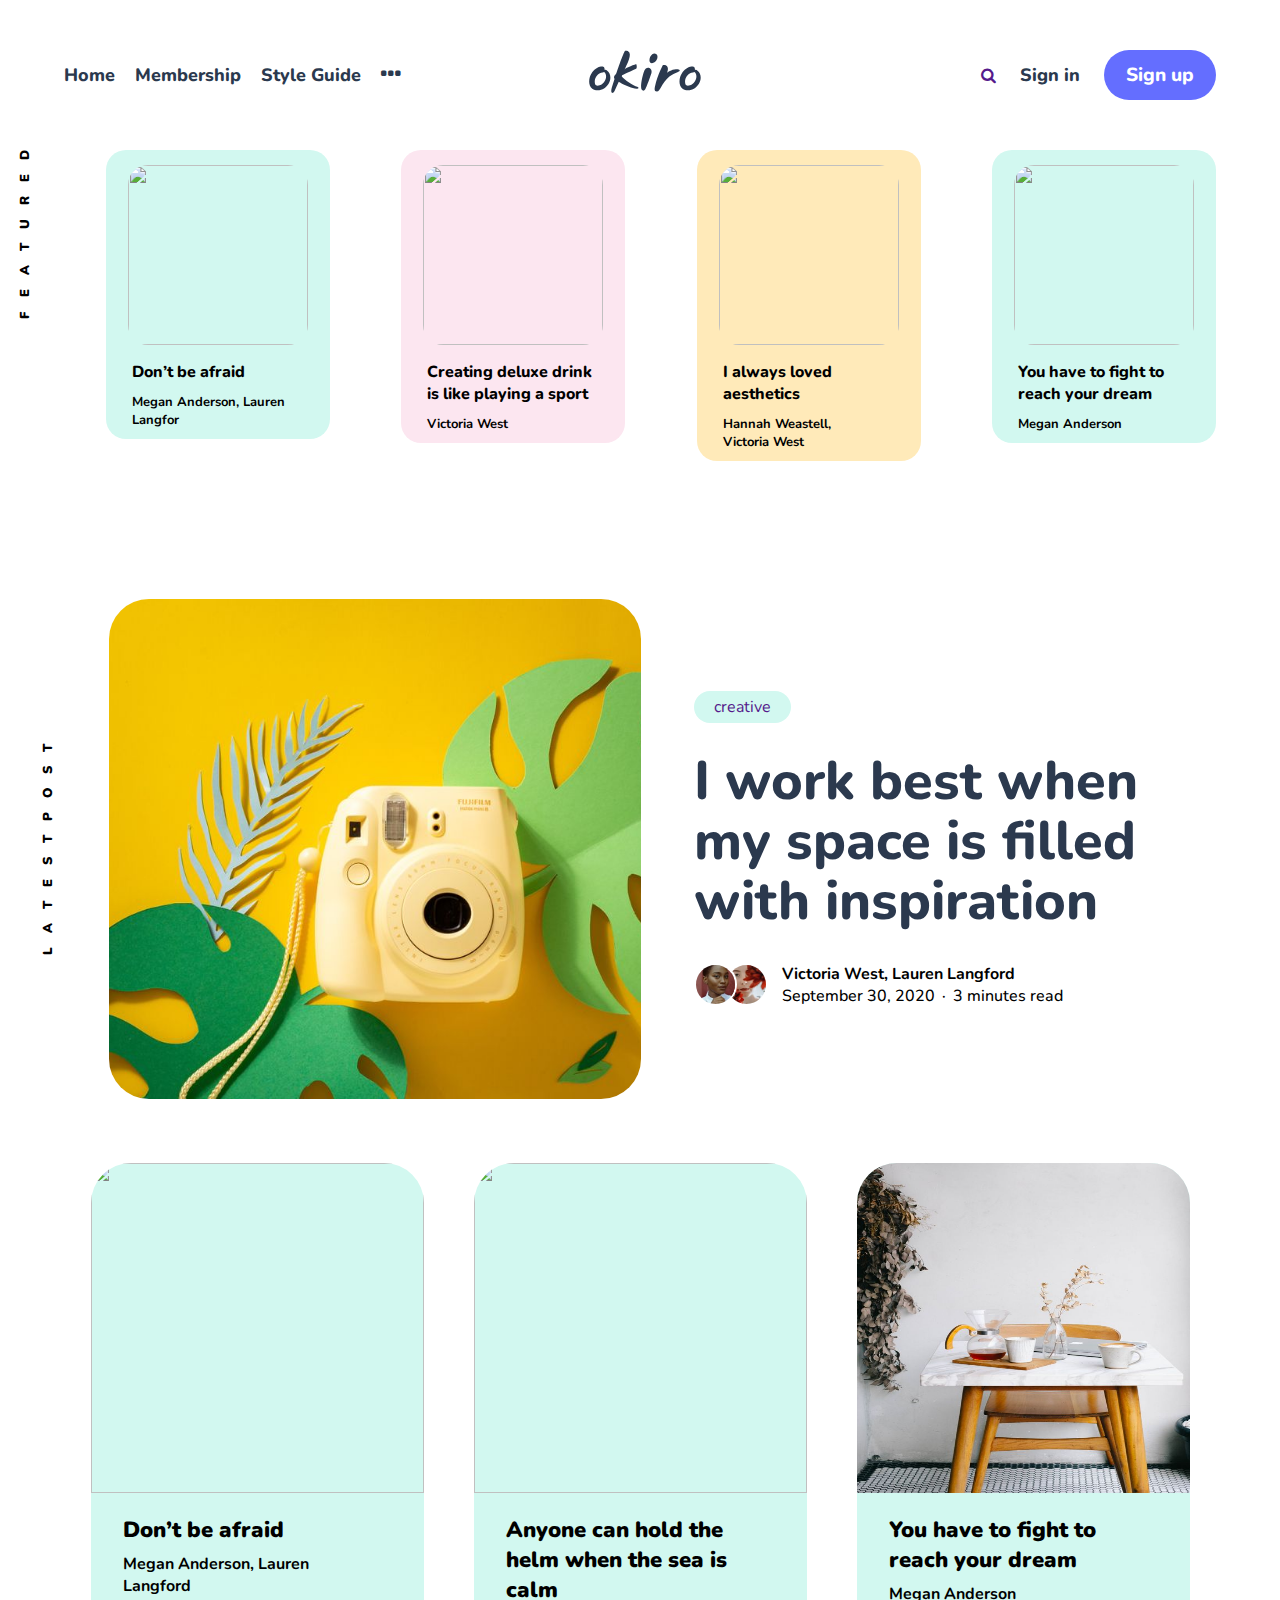
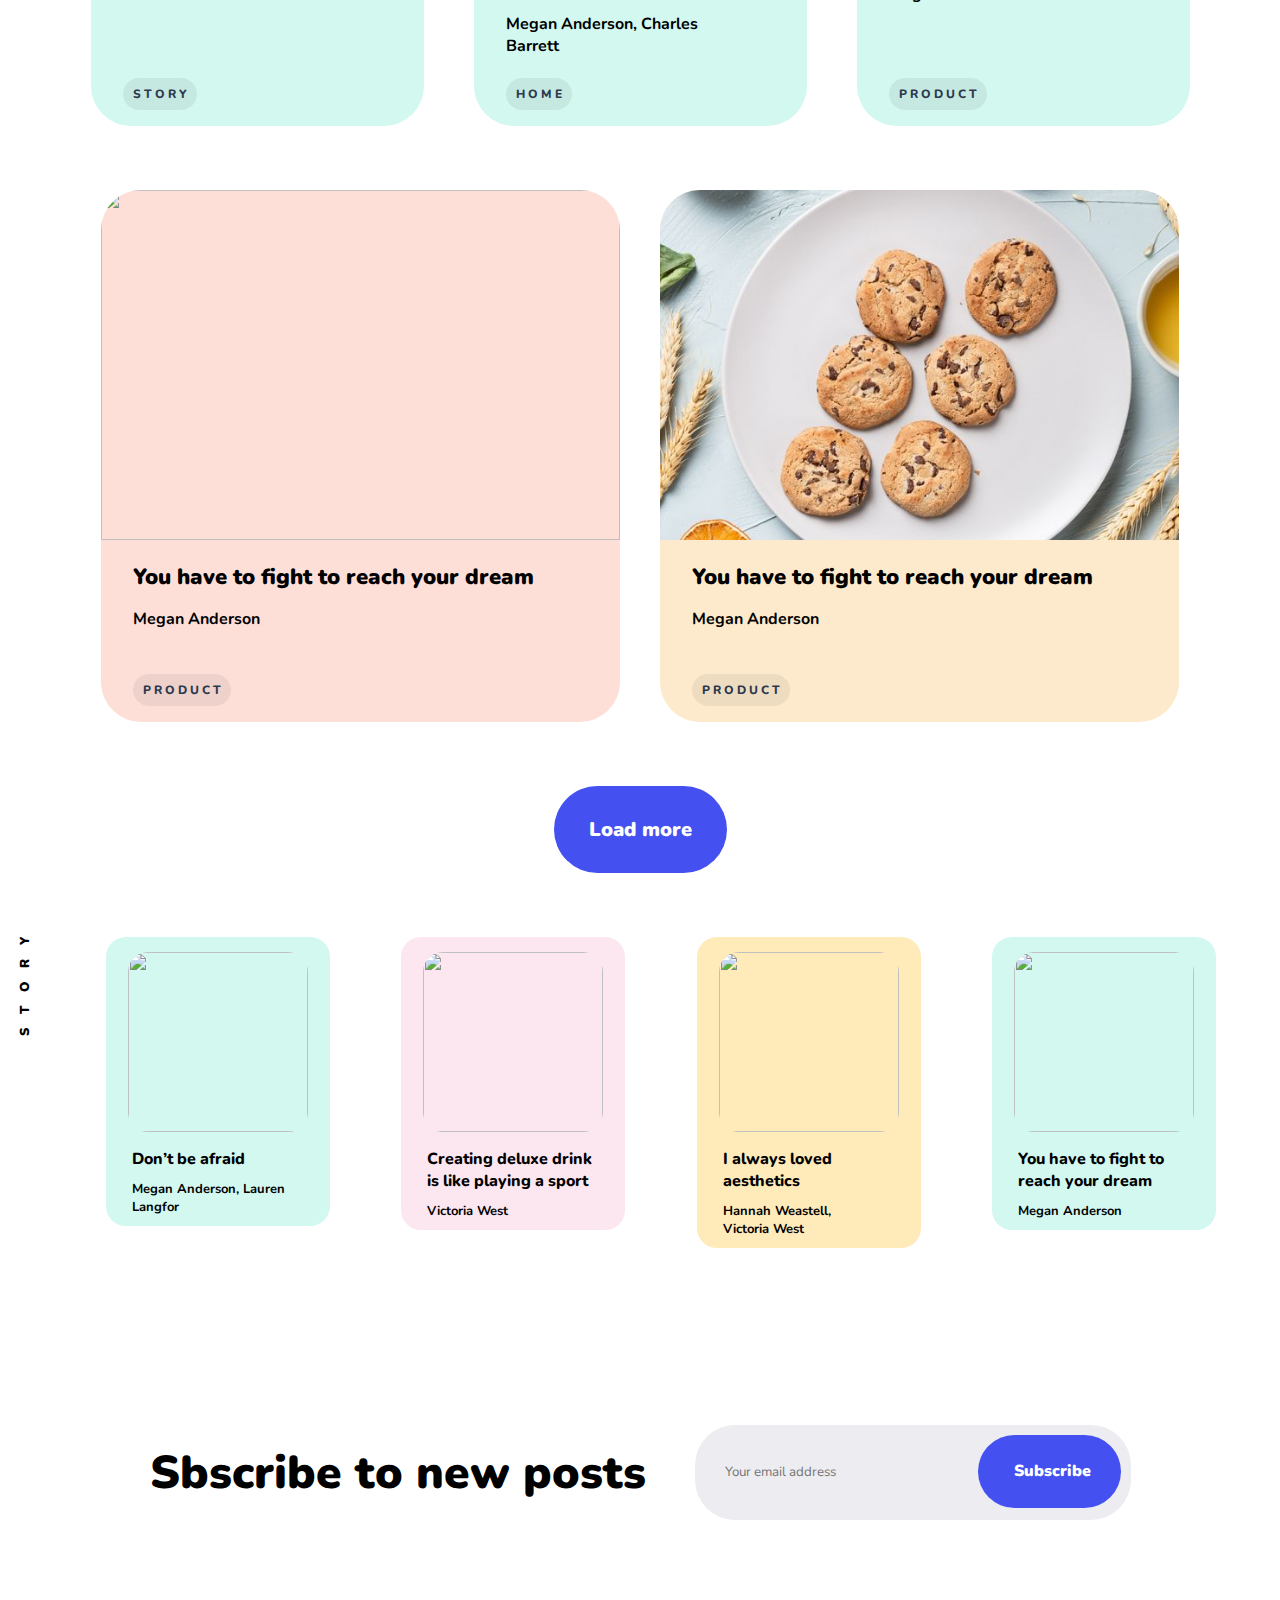
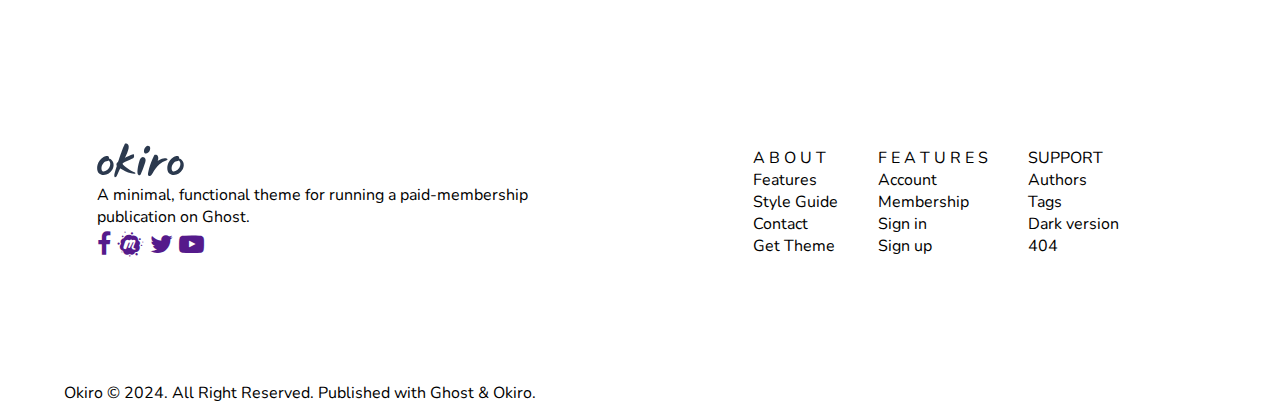
==== commit 4fce25e4: "finish home page" ====
--- a/index.html
+++ b/index.html
@@ -301,22 +301,22 @@
       </div>
     </main>
     <main>
-      <div class="final-container">
+      <div class="final-container" id="final-container">
         <div class="foot-first">
           <div class="okiro">
             <img
             src="okiro.svg"
             alt=""
             srcset=""
-            height="44px"
-            width="112px"
-            id="img"
+            height="35px"
+            width="87px"
+            id="img-last"
           />
           <p class="foooter-para">
             A minimal, functional theme for running a paid-membership publication on Ghost.
           </p>
           <div class="icons">
-            <a href="" class="all-icons"><i class="fa fa-facebook-official" aria-hidden="true"></i></a>
+            <a href="" class="all-icons"><i class="fa fa-facebook" aria-hidden="true"></i></a>
             <a href="" class="all-icons"><i class="fa fa-meetup" aria-hidden="true"></i></a>
             <a href="" class="all-icons"><i class="fa fa-twitter" aria-hidden="true"></i></a>
             <a href="" class="all-icons"><i class="fa fa-youtube-play" aria-hidden="true"></i></a>
@@ -324,55 +324,36 @@
         </div>
 
         </div>
-        <div class="all-foot">
+        <div class="all-foot" id="all-foot">
           <!-- <div class="kinda-list"> -->
             <div class="about">
               <ul>
-                <li class="about">A B O U T</li>
-                <li>Features</li>
-                <li>Style Guide</li>
-                <li>Contact</li>
-                <li>Get Theme</li>
+                <li class="about" id="about">A B O U T</li>
+                <li class="li-foot-last">Features</li>
+                <li class="li-foot-last">Style Guide</li>
+                <li class="li-foot-last">Contact</li>
+                <li class="li-foot-last">Get Theme</li>
+              </ul>
+            </div>
+            <div class="about" >
+              <ul>
+                <li class="about" id="about">F E A T U R E S
+                </li>
+                <li class="li-foot-last">Account</li>
+                <li class="li-foot-last">Membership</li>
+                <li class="li-foot-last">Sign in</li>
+                <li class="li-foot-last">Sign up</li>
               </ul>
             </div>
             <div class="about">
               <ul>
-                <li class="about">A B O U T</li>
-                <li>Features</li>
-                <li>Style Guide</li>
-                <li>Contact</li>
-                <li>Get Theme</li>
+                <li class="about"  id="about">SUPPORT</li>
+                <li class="li-foot-last">Authors</li>
+                <li class="li-foot-last">Tags</li>
+                <li class="li-foot-last">Dark version</li>
+                <li class="li-foot-last">404</li>
               </ul>
             </div>
-            <div class="about">
-              <ul>
-                <li class="about">A B O U T</li>
-                <li>Features</li>
-                <li>Style Guide</li>
-                <li>Contact</li>
-                <li>Get Theme</li>
-              </ul>
-            </div>
-            <!-- <div class="about">
-              <ul>
-                <li class="about-img">F E A T U R E S</li>
-                <li>Account</li>
-                <li>Membership</li>
-                <li>Sign in</li>
-                <li>Sign up</li>
-              </ul>
-            </div>
-            <div class="about">
-              <ul>
-                <li class="about-img">S U P P O R T</li>
-                <li>Authors</li>
-                <li>Tags</li>
-                <li>Dark version</li>
-                <li>404</li>
-              </ul>
-            </div> -->
-          <!-- </div> -->
-
         </div>
       </div>
       <p class="copy">
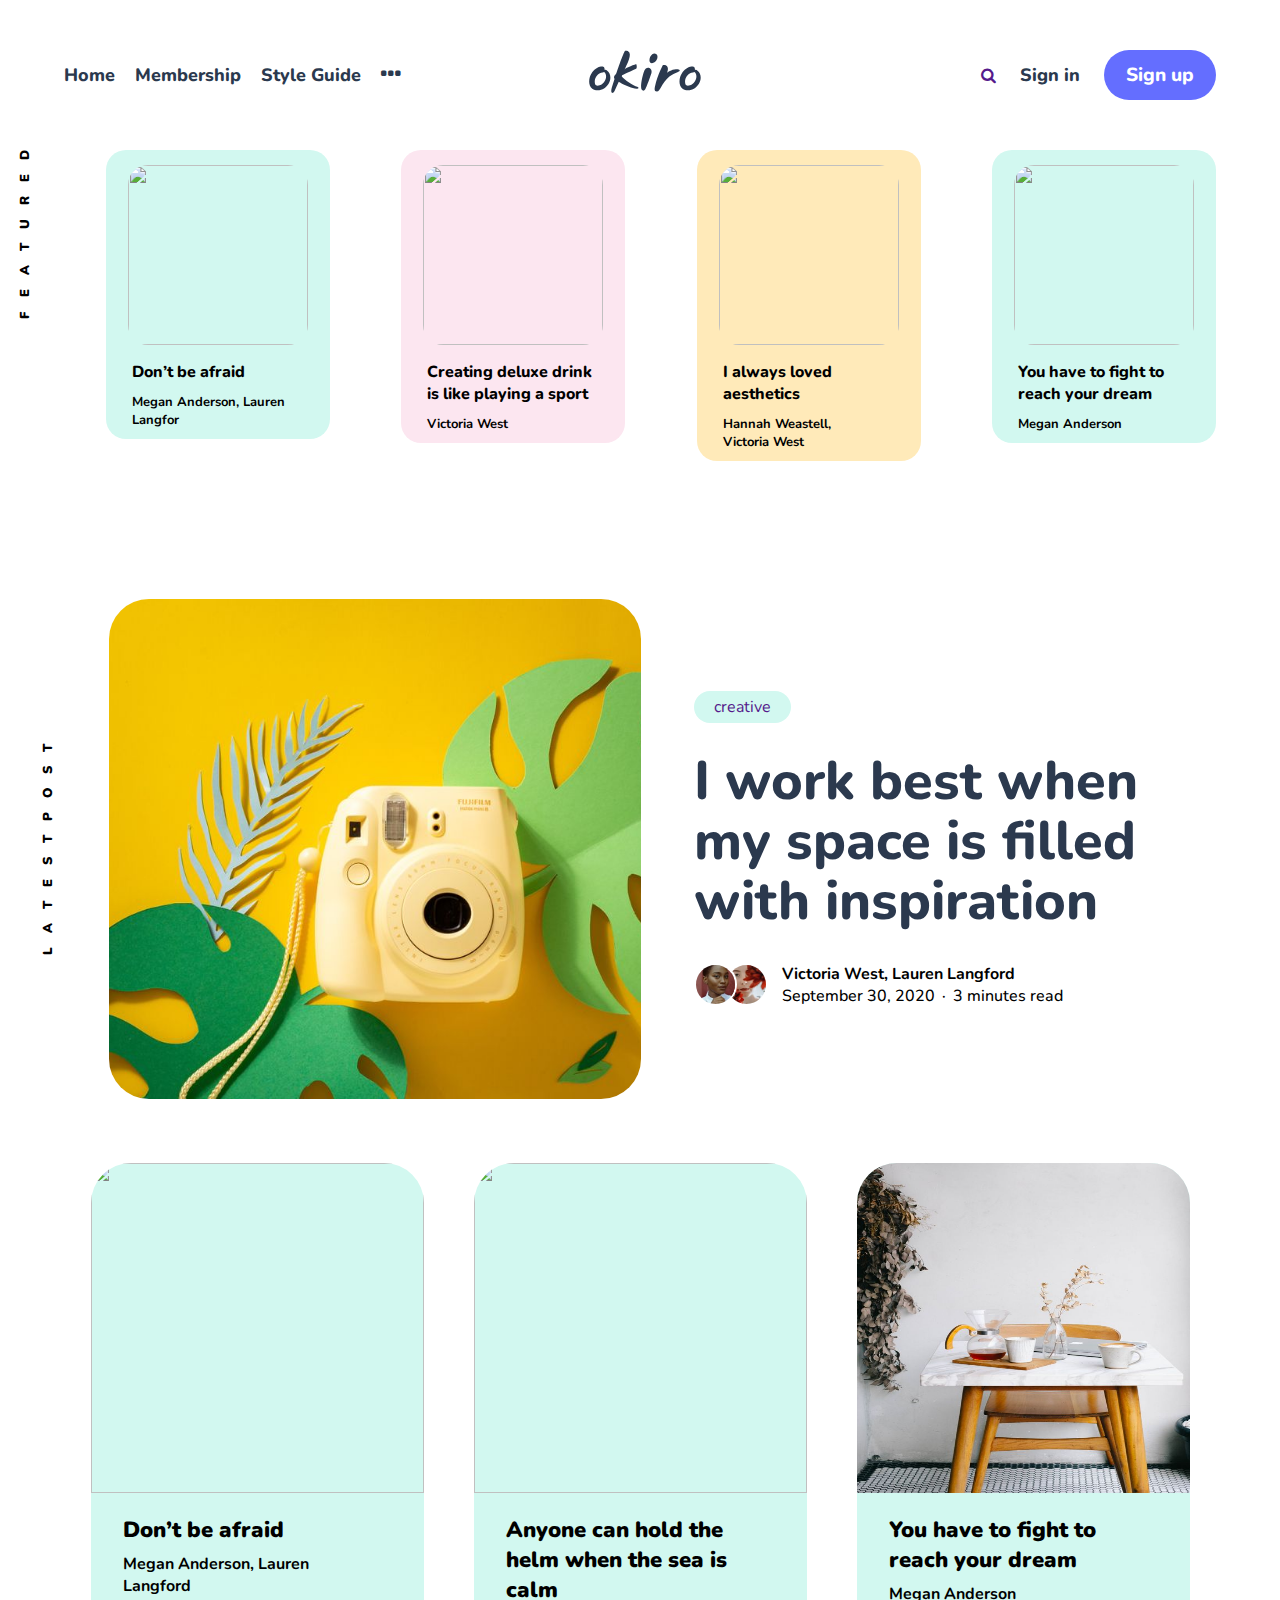
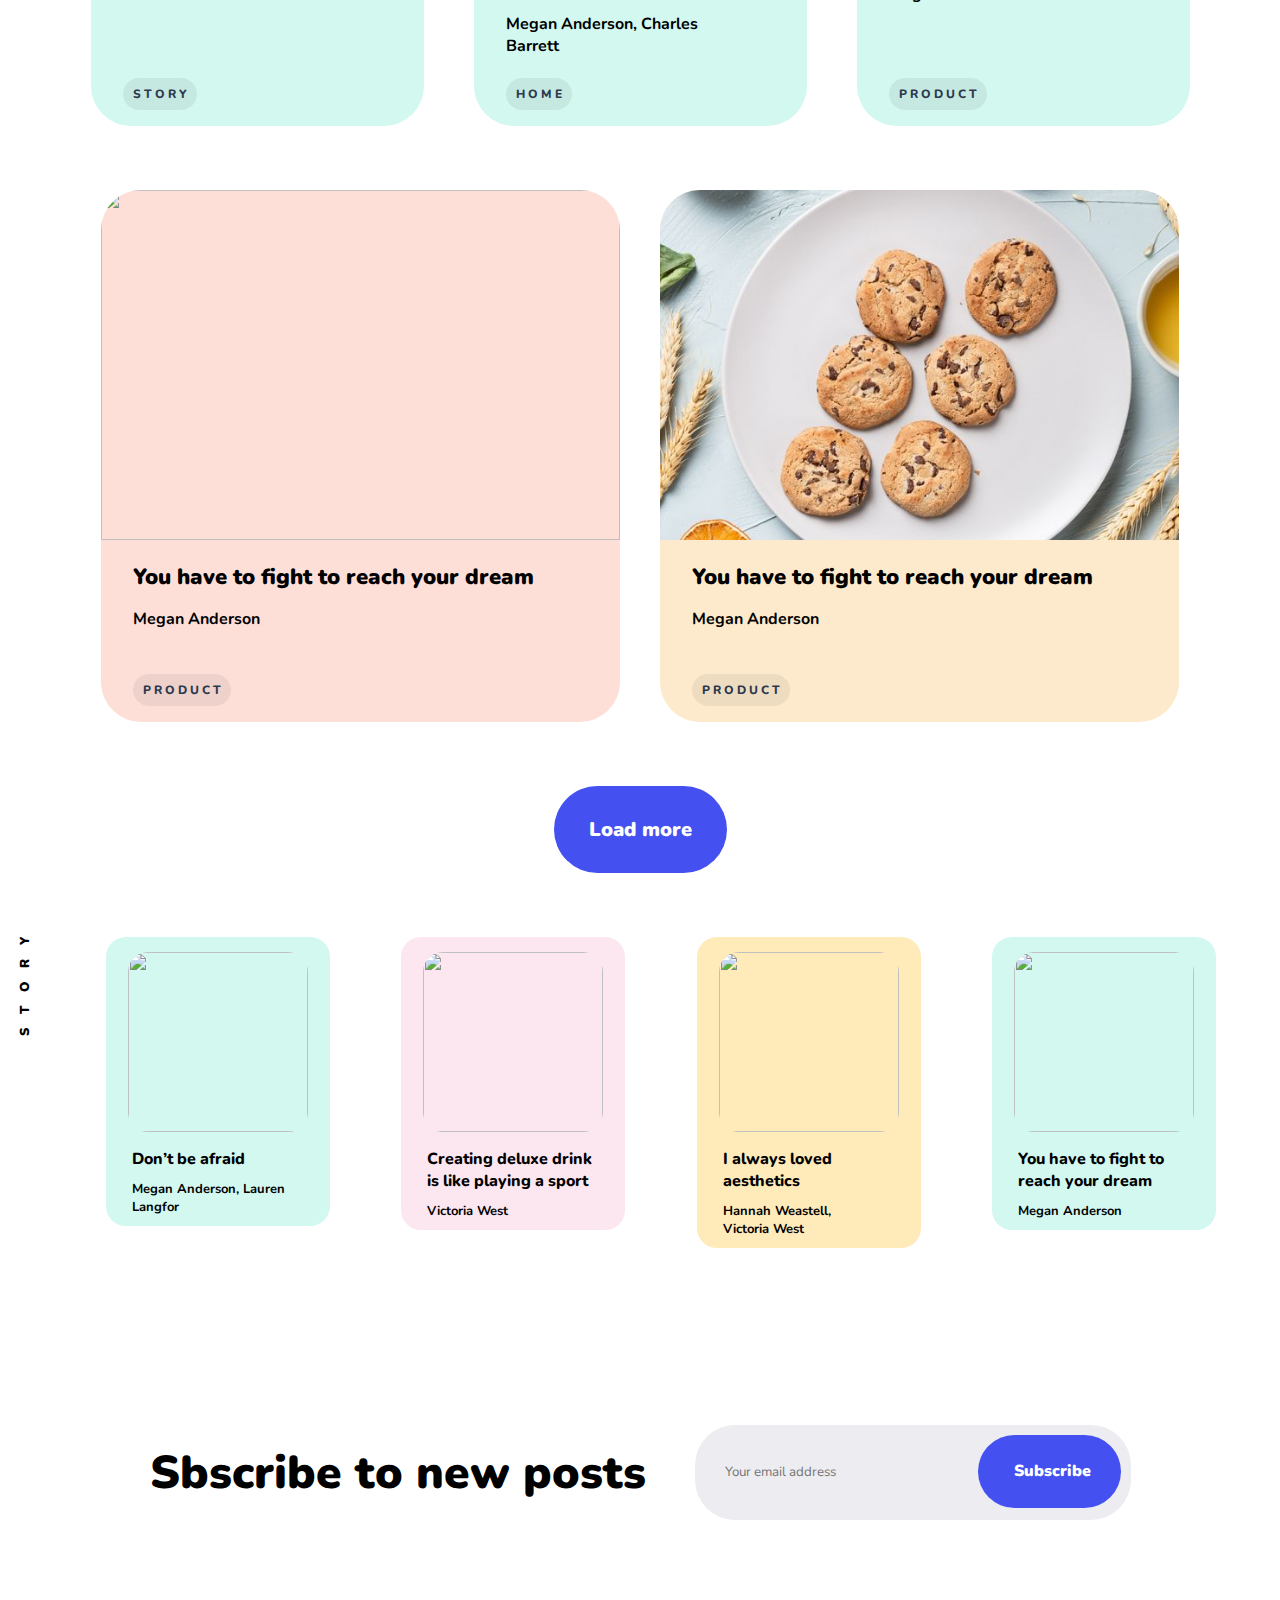
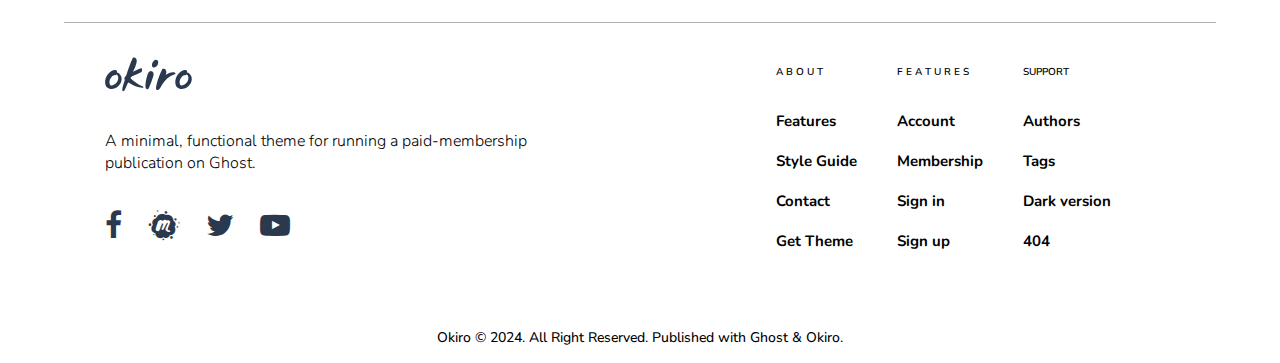
==== commit 0510e76f: "add new things" ====
--- a/index.html
+++ b/index.html
@@ -15,9 +15,9 @@
     <main>
       <div class="header">
         <div class="nav" id="nav">
-          <a href="" class="nav-link">Home</a>
-          <a href="" class="nav-link">Membership</a>
-          <a href="" class="nav-link">Style Guide</a>
+          <a href="#" class="nav-link" id="nav-link">Home</a>
+          <a href="#" class="nav-link">Membership</a>
+          <a href="#" class="nav-link">Style Guide</a>
           <div class="dot-bar">
             <a href="#" class="nav-link icons" onclick="show()"
               ><i class="fa fa-ellipsis-h" aria-hidden="true"></i
@@ -47,8 +47,8 @@
           <a href="" class="search"
             ><i class="fa fa-search fa-1x" aria-hidden="true"></i
           ></a>
-          <a href="" class="sign-in">Sign in</a>
-          <a href="" class="sign-up">Sign up</a>
+          <a href="sign.html" class="sign-in">Sign in</a>
+          <a href="sign-up.html" class="sign-up">Sign up</a>
           <div class="bars menu-button" onclick="toggleMenu()">
             <a href="#" class="bar" id="bar"
               ><i class="fa fa-bars fa-2x" aria-hidden="true"></i
--- a/index.css
+++ b/index.css
@@ -1723,7 +1723,7 @@
         height: auto;
         flex-direction: column;
         width: 100%;
-        height: 500px;
+        height: 400px;
     }
     .subscribe{
         font-size: 40px;
@@ -1974,19 +1974,189 @@
 
 /* for last footer item  */
 .final-container{
-    height: 40vh;
+    height: 25vh;
     display: flex;
     justify-content: space-around;
     align-items: center;
+    padding-bottom: 5rem;
+    border-top: 1px solid #a9aeb5;
 }    
-
+.okiro{
+    margin-top: 2rem;
+}
 .foot-first{
     width: 40%;
     margin-left: -4rem;
+    display: flex;
+    justify-content: start;
+    align-items: center;
+}
+#img-last{
+    margin-bottom: 2rem;
 }
 .all-foot{
     display: flex;
     justify-content:space-evenly;
     align-items: center;
     gap: 40px;
+}
+
+.foooter-para{
+    font-size: medium;
+    font-weight: 300;
+    margin-bottom: 2rem;
+}
+
+.all-icons{
+    margin-right: 20px;
+    color: #2B394e;
+    font-size: 30px;
+}
+.all-icons:hover{
+    color: #4952d3;
+}
+a{
+    text-decoration: none;
+}
+
+#about{
+    margin-top: 4rem;
+    padding-bottom: 2rem;
+    font-size: 10px;
+    font-weight: 600;
+}
+
+.li-foot-last{
+    font-size: 15px;
+    font-weight: 700;
+    margin-bottom: 20px;
+}
+.li-foot-last:hover{
+    text-decoration: underline #2B394E;
+}
+.copy{
+    padding-bottom: 1rem;
+    font-size: 14px;
+    font-weight: 500;
+    text-align: center;
+}
+
+@media(max-width:950px){
+    .final-container{
+        height: 25vh;
+        display: flex;
+        justify-content: space-around;
+        align-items: center;
+        padding-bottom: 5rem;
+        /* border-top: 1px solid #a9aeb5; */
+    }    
+    .okiro{
+        margin-top: 2rem;
+    }
+    .foot-first{
+        width: 40%;
+        padding-left: 2rem;
+        margin-left: -4rem;
+        display: flex;
+        justify-content: start;
+        align-items: center;
+    }
+    .copy{
+        padding-bottom: 1rem;
+        font-size: 14px;
+        font-weight: 500;
+        text-align: center;
+    }
+ 
+}
+@media(max-width:750px){
+    .final-container{
+        height: 40vh;
+        display: flex;
+        justify-content: space-around;
+        align-items: center;
+        padding-bottom: 5rem;
+        flex-direction: column;
+    }
+    #final-container{
+        border: none;
+    }
+    .okiro{
+        margin-top: 2rem;
+        text-align: center;
+    }
+    .foot-first{
+        width: 60%;
+        padding-left: 2rem;
+        margin-left: -4rem;
+        display: flex;
+        justify-content: center;
+        align-items: center;
+    }
+    #all-foot .about>ul{
+        display: flex;
+        justify-content:space-evenly ;
+        align-items: center;
+        flex-direction: column;
+    }
+    .copy{
+        padding-bottom: 1rem;
+        font-size: 14px;
+        font-weight: 500;
+        text-align: center;
+    }
+    #final-container{
+        border: none;
+    }
+}
+@media(max-width:400px){
+    .final-container{
+        height: 70vh;
+        display: flex;
+        justify-content: space-around;
+        align-items: center;
+        padding-bottom: 5rem;
+        flex-direction: column;
+    }
+    #final-container{
+        border: none;
+    }
+    .all-icons{
+        margin-right: 13px;
+        color: #2B394e;
+        font-size: 23px;
+    }
+    .foooter-para{
+        font-size: medium;
+        font-weight: 300;
+        margin-bottom: 2rem;
+    }
+    
+    .okiro{
+        margin-top: 2rem;
+        text-align: center;
+    }
+    .foot-first{
+        width: 100%;
+        padding-left: 2rem;
+        margin-left: -4rem;
+        display: flex;
+        justify-content: center;
+        align-items: center;
+    }
+    #all-foot {
+        display: flex;
+        justify-content:space-evenly ;
+        align-items: center;
+        flex-direction: column;
+    }
+    .copy{
+        padding-bottom: 1rem;
+        font-size: 14px;
+        font-weight: 500;
+        text-align: center;
+    }
+    #final-container{
+        border: none;
+    }
 }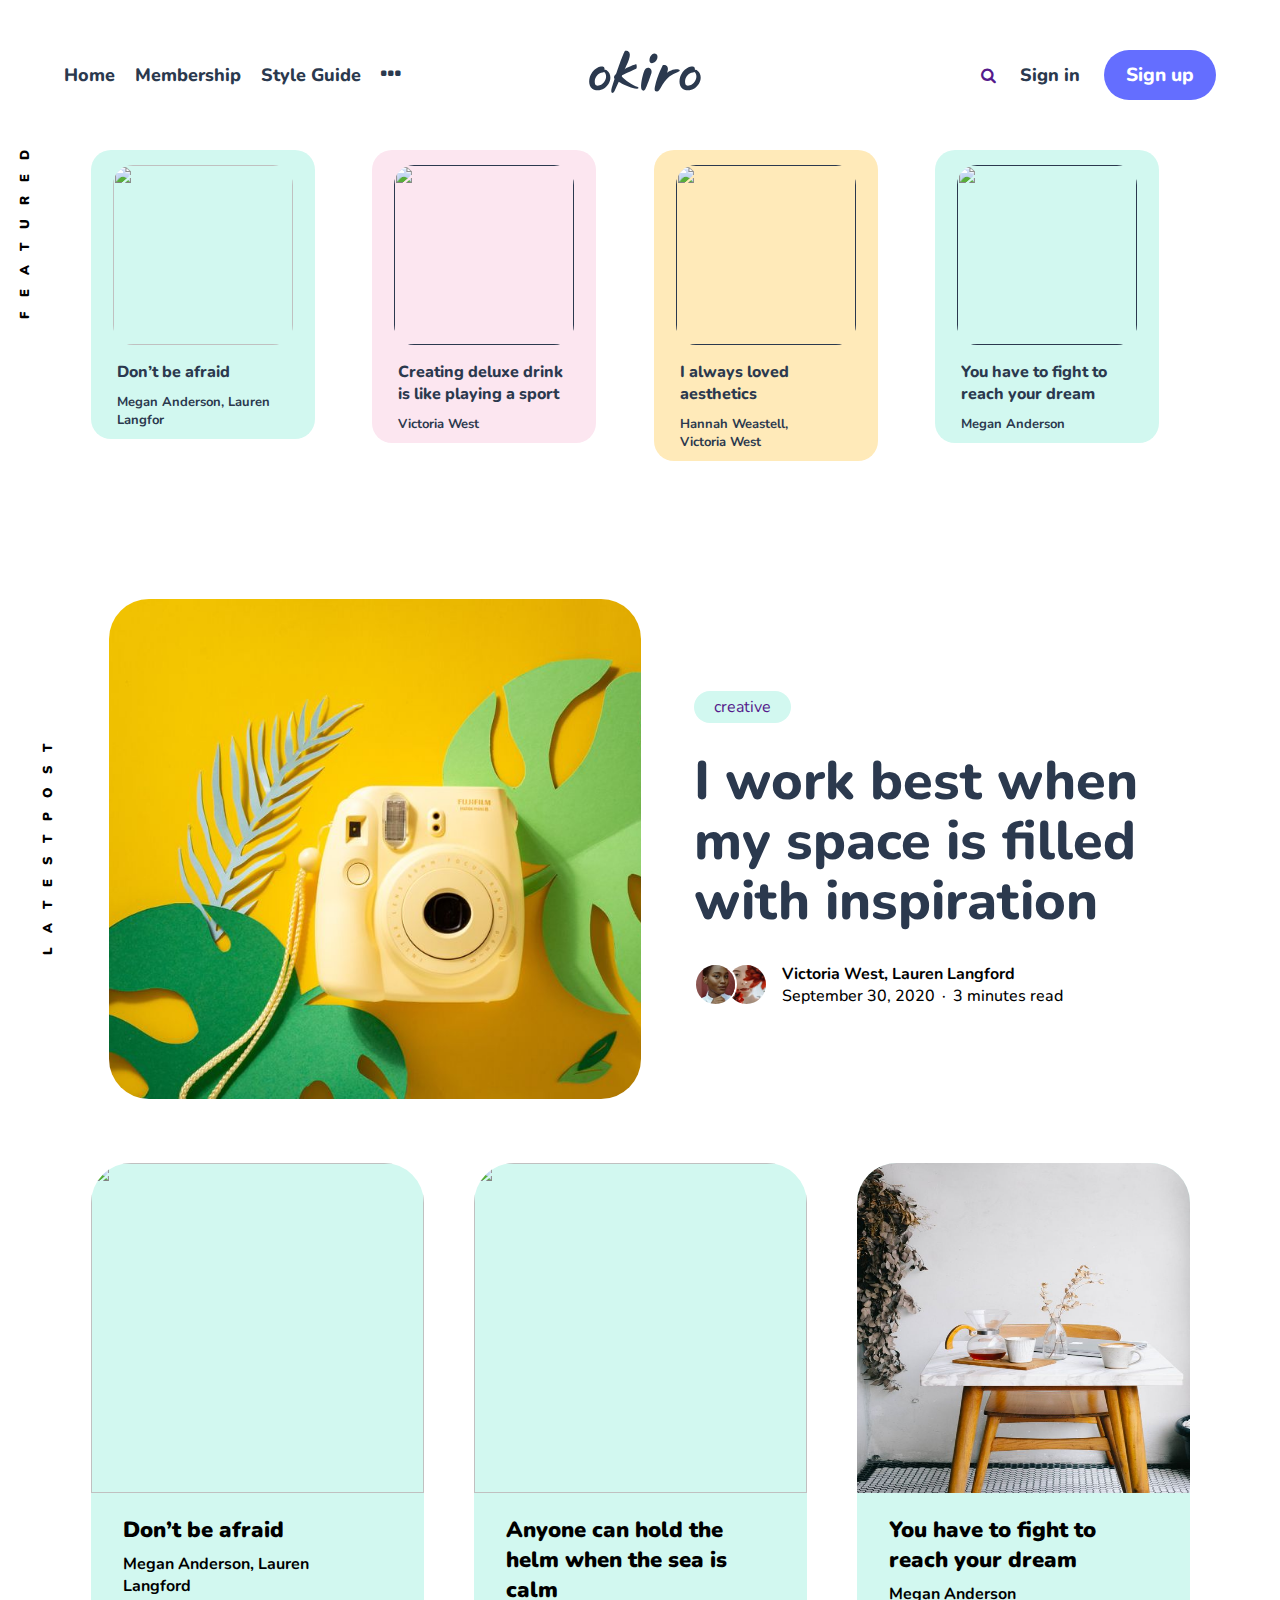
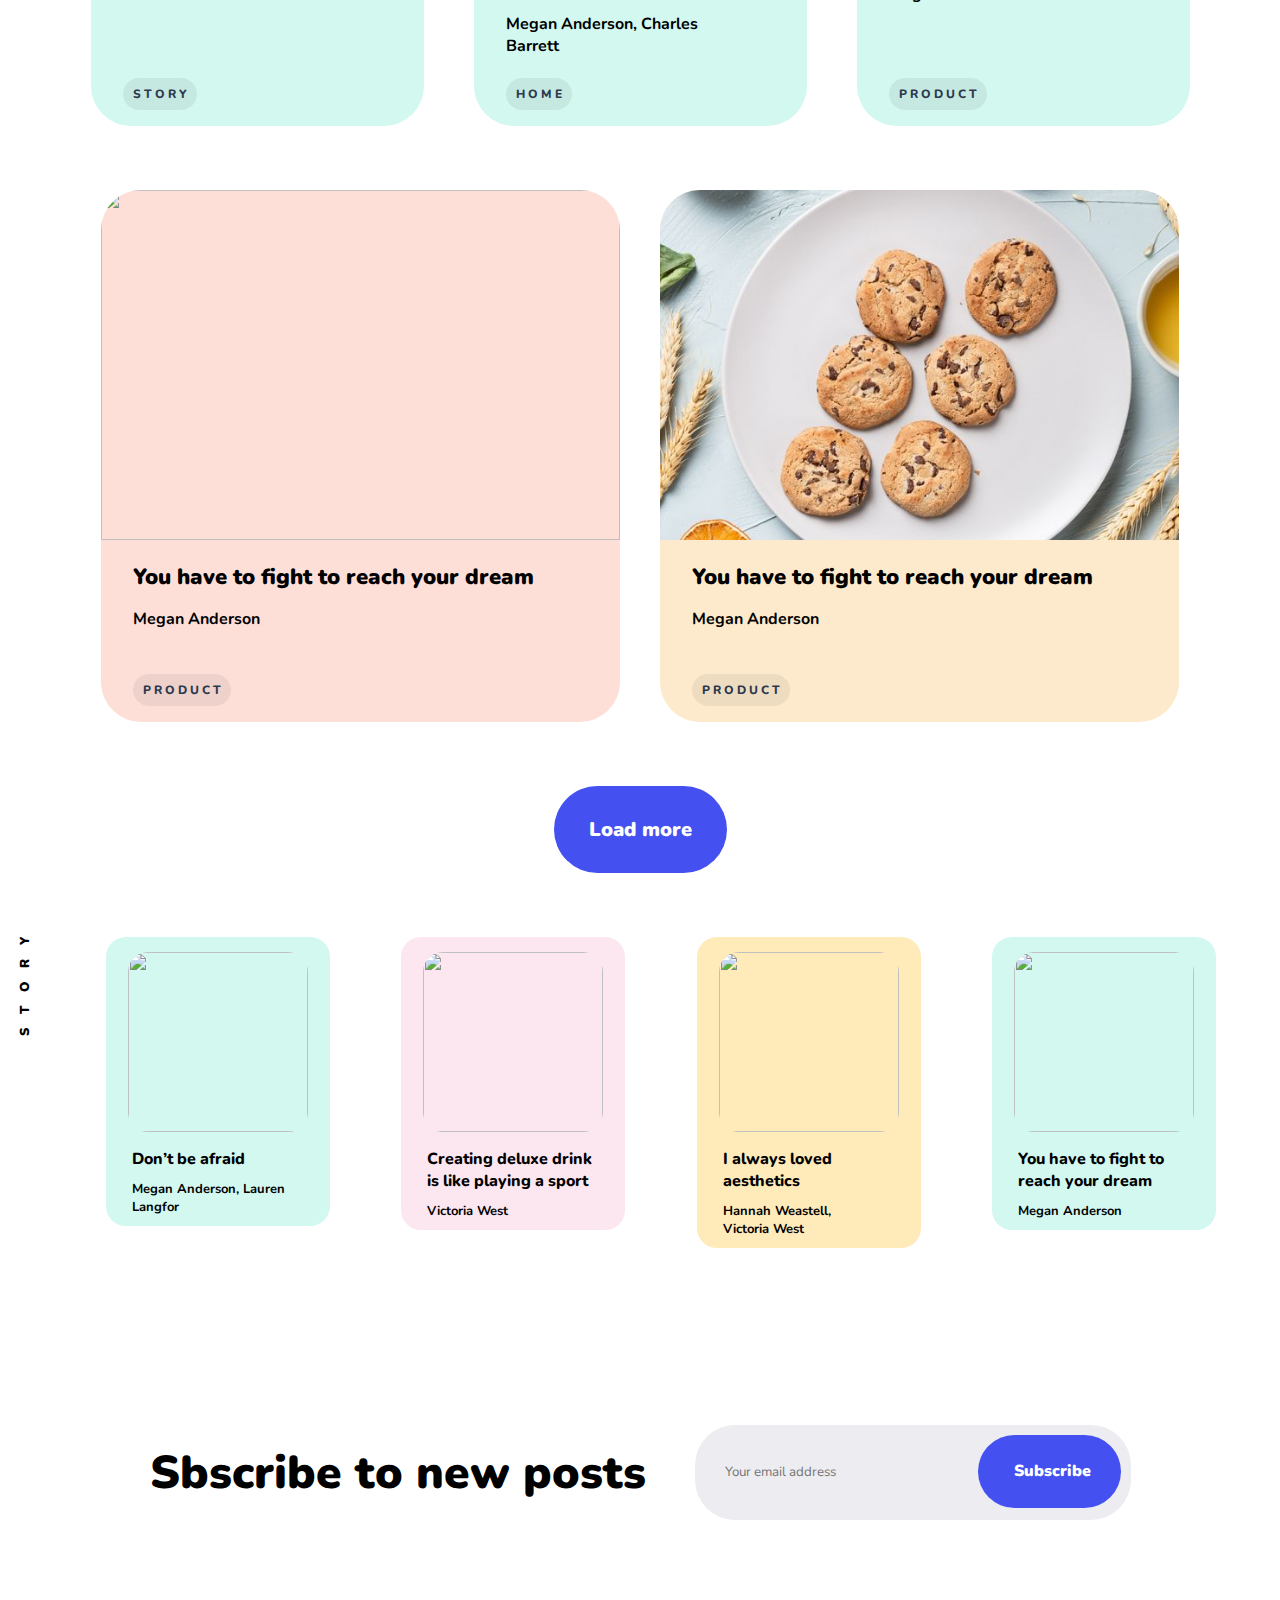
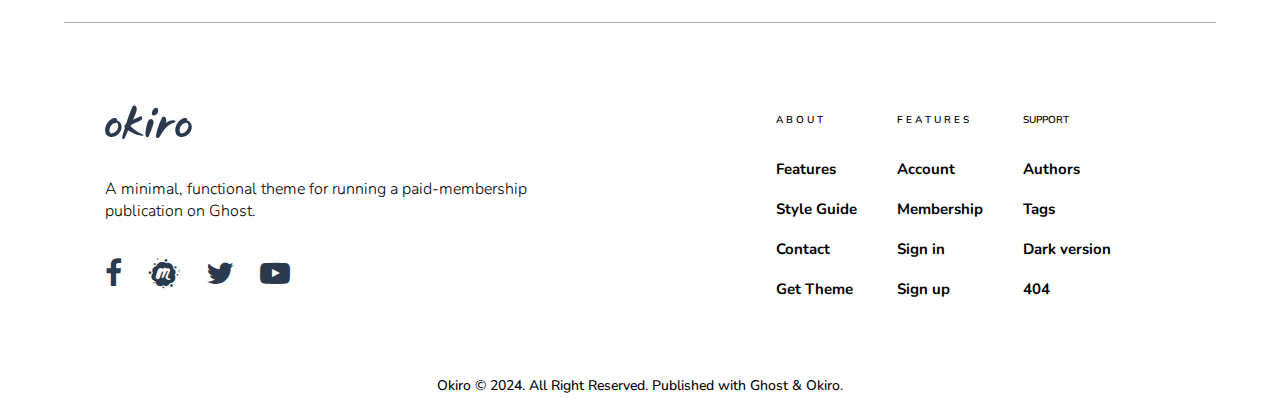
==== commit 7aed3632: "add new page" ====
--- a/index.html
+++ b/index.html
@@ -89,43 +89,46 @@
         <span class="featur" id="featur"
           ><p class="featured" id="f-v">F E A T U R E D</p></span
         >
-        <div class="posts" id="post1">
+        <a href="post1.html" class="last-time">        <div class="posts" id="post1">
           <img src="img1.jpeg" alt="" class="img1" id="img1" />
           <div class="para-div">
             <p class="para">Don’t be afraid</p>
             <p class="author">Megan Anderson, Lauren Langfor</p>
           </div>
-        </div>
-        <div class="posts" id="post2">
-          <img src="img2.jpeg" alt="" class="img2" id="img2" />
-          <div class="para-div">
-            <p class="para">Creating deluxe drink is like playing a sport</p>
-            <p class="author">Victoria West</p>
-          </div>
-        </div>
-        <div class="posts" id="post3">
+        </div></a>
+        <a href="" class="last-time">
+          <div class="posts" id="post2">
+            <img src="img2.jpeg" alt="" class="img2" id="img2" />
+            <div class="para-div">
+              <p class="para">Creating deluxe drink is like playing a sport</p>
+              <p class="author">Victoria West</p>
+            </div>
+          </div>
+        </a>
+        <a href="" class="last-time">        <div class="posts" id="post3">
           <img src="img3.jpeg" alt="" class="img3" id="img3" />
           <div class="para-div">
             <p class="para">I always loved aesthetics</p>
             <p class="author">Hannah Weastell, Victoria West</p>
           </div>
-        </div>
-        <div class="posts" id="post4">
+        </div></a>
+        <a href="" class="last-time">        <div class="posts" id="post4">
           <img src="img4.jpeg" alt="" class="img4" id="img4" />
           <div class="para-div">
             <p class="para">You have to fight to reach your dream</p>
             <p class="author">Megan Anderson</p>
           </div>
-        </div>
-        <div class="posts post5">
-          <img src="img5.jpeg" alt="" class="img4" />
-          <div class="para-div">
-            <p class="para">You must grow like a tree</p>
-            <p class="author">Patricia Jenikins, Charless Barrett</p>
-          </div>
-        </div>
-      </div>
-
+        </div></a>
+        <a href="" class="last-time">
+          <div class="posts post5">
+            <img src="img5.jpeg" alt="" class="img4" />
+            <div class="para-div">
+              <p class="para">You must grow like a tree</p>
+              <p class="author">Patricia Jenikins, Charless Barrett</p>
+            </div>
+          </div>
+        </a>
+      </div>
     </main>
     <main id="main">
       <div class="fetures L-P" id="f">
--- a/index.css
+++ b/index.css
@@ -29,12 +29,14 @@
     height: 150px;
 
 }
- /* this is the red zone */
-@media(min-width:1000px){
-    #f{
+
+/* this is the red zone */
+@media(min-width:1000px) {
+    #f {
         display: none;
     }
 }
+
 .fetures {
     height: 40px;
     width: 100%;
@@ -45,34 +47,56 @@
     margin-bottom: 2rem;
 
 }
-#f{
+
+#f {
     color: #2B394e;
     font-weight: 700;
     text-decoration: underline wavy #EDEDF1 5px;
 }
-#f-v{
+
+#f-v {
     font-size: small;
     font-weight: 900;
     word-spacing: 10px;
 }
-#f-v-d{
+
+#f-v-d {
     font-size: small;
     font-weight: 900;
     word-spacing: 10px;
 }
 
- /* this is the red zone */
-
-
-li {
+/* this is the red zone */
+
+
+#side-menu-ul>li {
     list-style: none;
     display: flex;
+    position: relative;
+}
+#side-menu-ul>li::before {
+    content: '';
+    height: 8px;
+    width: 8px;
+    border-radius: 50%;
+    background-color: #c6c6c8;
+    position: absolute;
+    left: -15%; /* Adjust as needed */
+    top:50%;
+    opacity: 0;
+    transition: opacity 0.3s ease;
+}
+
+#side-menu-ul>li:hover::before {
+    opacity: 1;
+    cursor: pointer;
 }
 
 .nav {
     display: flex;
     justify-content: space-between;
     align-items: center;
+
 
 }
 
@@ -82,8 +106,9 @@
     font-size: 18px;
     color: #2B394e;
     font-weight: 800;
-}
-
+    position: relative;
+
+}
 .sign-in {
     margin-left: 20px;
     margin-right: 20px;
@@ -91,8 +116,44 @@
     font-size: 18px;
     color: #2B394e;
     font-weight: 800;
-
-}
+    position: relative;
+
+
+}
+.sign-in::before {
+    content: '';
+    height: 8px;
+    width: 8px;
+    border-radius: 50%;
+    background-color: #c6c6c8;
+    position: absolute;
+    right: -5px; /* Adjust as needed */
+    top: -1%;
+    opacity: 0;
+    transition: opacity 0.3s ease;
+}
+
+.sign-in:hover::before {
+    opacity: 1;
+}
+.nav-link::before {
+    content: '';
+    height: 8px;
+    width: 8px;
+    border-radius: 50%;
+    background-color: #c6c6c8;
+    position: absolute;
+    right: -8px; /* Adjust as needed */
+    top: -1%;
+    opacity: 0;
+    transition: opacity 0.3s ease;
+}
+
+.nav-link:hover::before {
+    opacity: 1;
+}
+
+
 
 .sign-up {
     text-decoration: none;
@@ -142,6 +203,23 @@
     color: #2B394e;
     font-weight: 900;
     margin-left: 2rem;
+    position: relative;
+}
+.nav-bar::before {
+    content: '';
+    height: 8px;
+    width: 8px;
+    border-radius: 50%;
+    background-color: #c6c6c8;
+    position: absolute;
+    right: -5px; /* Adjust as needed */
+    top: -1%;
+    opacity: 0;
+    transition: opacity 0.3s ease;
+}
+
+.nav-bar:hover::before {
+    opacity: 1;
 }
 
 @media(max-width:1020px) {
@@ -222,15 +300,18 @@
 #side-menu-ul>li {
     padding-top: 10px;
     margin-right: 1rem;
+    cursor: pointer;
+
 }
 
 .li-up-1 {
     margin-top: .20rem;
     background-color: #3a45de;
-    padding: 10px 8px;
+    padding: 10px;
     border-radius: 30px;
     color: #FFFFFF;
     text-decoration: none;
+    text-align: center;
 
 }
 
@@ -913,7 +994,9 @@
 
     }
 }
-
+.about{
+    list-style: none;
+}
 #main {
     margin: 4rem;
 }
@@ -1023,9 +1106,11 @@
     position: relative;
     transition: transform 0.2s ease;
 }
-.d-post1:hover{
+
+.d-post1:hover {
     transform: translateY(-5px);
 }
+
 .d-post2 {
     height: 563px;
     width: 333px;
@@ -1034,9 +1119,11 @@
     position: relative;
     transition: transform 0.2s ease;
 }
-.d-post2:hover{
+
+.d-post2:hover {
     transform: translateY(-5px);
 }
+
 .d-post3 {
     height: 563px;
     width: 333px;
@@ -1045,9 +1132,11 @@
     position: relative;
     transition: transform 0.2s ease;
 }
-.d-post3:hover{
+
+.d-post3:hover {
     transform: translateY(-5px);
 }
+
 .d-post-img1 {
     width: 100%;
     height: 330px;
@@ -1087,7 +1176,8 @@
     margin-top: .50rem;
     font-size: 16px;
 }
-.author-d-post:hover{
+
+.author-d-post:hover {
     text-decoration: underline #2B394E;
 }
 
@@ -1102,8 +1192,9 @@
     border-radius: 20px;
     font-weight: 800;
 }
+
 /* media for d-post divs */
-@media(max-width:1050px){
+@media(max-width:1050px) {
     .new-posts {
         display: flex;
         justify-content: center;
@@ -1111,24 +1202,28 @@
         gap: 25px;
         margin-bottom: 4rem;
     }
+
     .d-post1 {
         height: 518px;
         width: 278px;
         border-radius: 40px;
         background-color: #d2f8f0;
     }
+
     .d-post2 {
         height: 518px;
         width: 278px;
         border-radius: 40px;
         background-color: #d2f8f0;
     }
+
     .d-post3 {
         height: 518px;
         width: 278px;
         border-radius: 40px;
         background-color: #d2f8f0;
     }
+
     .d-post-img1 {
         width: 100%;
         height: 300px;
@@ -1137,38 +1232,40 @@
         object-position: center;
         object-fit: cover;
     }
-    
+
     .d-post-img2 {
         width: 100%;
         height: 300px;
         border-top-left-radius: 40px;
         border-top-right-radius: 40px;
     }
-    
+
     .d-post-img3 {
         width: 100%;
         height: 300px;
         border-top-left-radius: 40px;
         border-top-right-radius: 40px;
     }
+
     .detail-post {
         margin-left: 2rem;
         margin-top: .70rem;
         width: 80%;
     }
-    
+
     .s {
         font-size: 20px;
         font-weight: 900;
     }
-    
+
     .author-d-post {
         font-weight: 700;
         margin-top: .30rem;
         font-size: 16px;
     }
 }
-@media(max-width:810px){
+
+@media(max-width:810px) {
     .new-posts {
         display: flex;
         justify-content: center;
@@ -1176,24 +1273,28 @@
         gap: 15px;
         margin-bottom: 3rem;
     }
+
     .d-post1 {
         height: 456px;
         width: 217px;
         border-radius: 40px;
         background-color: #d2f8f0;
     }
+
     .d-post2 {
         height: 456px;
         width: 217px;
         border-radius: 40px;
         background-color: #d2f8f0;
     }
+
     .d-post3 {
         height: 456px;
         width: 217px;
         border-radius: 40px;
         background-color: #d2f8f0;
     }
+
     .d-post-img1 {
         width: 100%;
         height: 240px;
@@ -1202,38 +1303,40 @@
         object-position: center;
         object-fit: cover;
     }
-    
+
     .d-post-img2 {
         width: 100%;
         height: 240px;
         border-top-left-radius: 40px;
         border-top-right-radius: 40px;
     }
-    
+
     .d-post-img3 {
         width: 100%;
         height: 240px;
         border-top-left-radius: 40px;
         border-top-right-radius: 40px;
     }
+
     .detail-post {
         margin-left: 1rem;
         margin-top: .50rem;
         width: 80%;
     }
-    
+
     .s {
         font-size: 17px;
         font-weight: 900;
     }
-    
+
     .author-d-post {
         font-weight: 700;
         margin-top: .30rem;
         font-size: 13px;
     }
 }
-@media(max-width:600px){
+
+@media(max-width:600px) {
     .new-posts {
         display: flex;
         justify-content: center;
@@ -1242,24 +1345,28 @@
         gap: 15px;
         margin-bottom: 3rem;
     }
+
     .d-post1 {
         height: 456px;
         width: 100%;
         border-radius: 40px;
         background-color: #d2f8f0;
     }
+
     .d-post2 {
         height: 456px;
         width: 100%;
         border-radius: 40px;
         background-color: #d2f8f0;
     }
+
     .d-post3 {
         height: 456px;
         width: 100%;
         border-radius: 40px;
         background-color: #d2f8f0;
     }
+
     .d-post-img1 {
         width: 100%;
         height: 290px;
@@ -1268,38 +1375,40 @@
         object-position: center;
         object-fit: cover;
     }
-    
+
     .d-post-img2 {
         width: 100%;
         height: 290px;
         border-top-left-radius: 40px;
         border-top-right-radius: 40px;
     }
-    
+
     .d-post-img3 {
         width: 100%;
         height: 290px;
         border-top-left-radius: 40px;
         border-top-right-radius: 40px;
     }
+
     .detail-post {
         margin-left: 2rem;
         margin-top: .50rem;
         width: 80%;
     }
-    
+
     .s {
         font-size: 24px;
         font-weight: 900;
     }
-    
+
     .author-d-post {
         font-weight: 700;
         margin-top: .30rem;
         font-size: 16px;
     }
 }
-@media(max-width:450px){
+
+@media(max-width:450px) {
     .new-posts {
         padding-top: 4rem;
         display: flex;
@@ -1309,24 +1418,28 @@
         gap: 15px;
         margin-bottom: 3rem;
     }
+
     .d-post1 {
         height: 456px;
         width: 100%;
         border-radius: 40px;
         background-color: #d2f8f0;
     }
+
     .d-post2 {
         height: 500px;
         width: 100%;
         border-radius: 40px;
         background-color: #d2f8f0;
     }
+
     .d-post3 {
         height: 500px;
         width: 100%;
         border-radius: 40px;
         background-color: #d2f8f0;
     }
+
     .d-post-img1 {
         width: 100%;
         height: 290px;
@@ -1335,36 +1448,38 @@
         object-position: center;
         object-fit: cover;
     }
-    
+
     .d-post-img2 {
         width: 100%;
         height: 290px;
         border-top-left-radius: 40px;
         border-top-right-radius: 40px;
     }
-    
+
     .d-post-img3 {
         width: 100%;
         height: 290px;
         border-top-left-radius: 40px;
         border-top-right-radius: 40px;
     }
+
     .detail-post {
         margin-left: 2rem;
         margin-top: .30rem;
         width: 80%;
     }
-    
+
     .s {
         font-size: 18px;
         font-weight: 900;
     }
-    
+
     .author-d-post {
         font-weight: 700;
         margin-top: .30rem;
         font-size: 13px;
     }
+
     .story {
         position: absolute;
         bottom: 1rem;
@@ -1377,14 +1492,16 @@
         font-weight: 800;
     }
 }
+
 /* detaile post 2 */
-.d-post-main-2{
+.d-post-main-2 {
     display: flex;
     justify-content: center;
     align-items: center;
     gap: 40px;
 }
-.d-post-img4{
+
+.d-post-img4 {
     width: 100%;
     height: 350px;
     object-position: center;
@@ -1392,7 +1509,8 @@
     border-top-left-radius: 40px;
     border-top-right-radius: 40px;
 }
-.d-post4{
+
+.d-post4 {
     height: 532px;
     width: 519px;
     border-radius: 40px;
@@ -1401,36 +1519,44 @@
     transition: transform 0.2s ease;
 
 }
-.d-post5{
+
+.d-post5 {
     height: 532px;
     width: 519px;
     border-radius: 40px;
-    background-color:#fdeacc;
+    background-color: #fdeacc;
     position: relative;
     transition: transform 0.2s ease;
 }
-.d-post4:hover{
+
+.d-post4:hover {
     transform: translateY(-5px);
 }
-.d-post5:hover{
+
+.d-post5:hover {
     transform: translateY(-5px);
 }
-.detail-post-4{
+
+.detail-post-4 {
     margin-left: 2rem;
     margin-top: 1rem;
 }
-.title-d-post-4{
+
+.title-d-post-4 {
     font-size: 20px;
     font-weight: 900;
 }
-.author-d-post-4{
+
+.author-d-post-4 {
     margin-top: 1rem;
     font-weight: 700;
 }
-.author-d-post-4:hover{
+
+.author-d-post-4:hover {
     text-decoration: underline;
 }
-.story-4{
+
+.story-4 {
     position: absolute;
     bottom: 1rem;
     left: 2rem;
@@ -1441,7 +1567,8 @@
     border-radius: 20px;
     font-weight: 800;
 }
-.btn-for-load{
+
+.btn-for-load {
     display: flex;
     justify-content: center;
     align-items: center;
@@ -1450,7 +1577,7 @@
     margin-bottom: 4rem;
 }
 
-.load-btn{
+.load-btn {
     padding-top: 30px;
     padding-bottom: 30px;
     padding-left: 35px;
@@ -1463,37 +1590,41 @@
     text-align: center;
     text-decoration: none;
 }
-.load-btn:hover{
+
+.load-btn:hover {
     background-color: #1d28c5;
     transition: 0.2s ease;
 
 }
 
 /* it is for last 2 posts */
-@media(max-width:800px){
-    .d-post-main-2{
+@media(max-width:800px) {
+    .d-post-main-2 {
         display: flex;
         justify-content: center;
         align-items: center;
         gap: 30px;
         flex-direction: column;
     }
-    .d-post4{
+
+    .d-post4 {
         height: 532px;
         width: 100%;
         border-radius: 40px;
         background-color: #fddfd8;
         position: relative;
-    
-    }
-    .d-post5{
+
+    }
+
+    .d-post5 {
         height: 532px;
         width: 100%;
         border-radius: 40px;
-        background-color:#fdeacc;
+        background-color: #fdeacc;
         position: relative;
     }
-    .d-post-img4{
+
+    .d-post-img4 {
         width: 100%;
         height: 350px;
         object-position: center;
@@ -1502,22 +1633,26 @@
         border-top-right-radius: 40px;
     }
 
-    .detail-post-4{
+    .detail-post-4 {
         margin-left: 2rem;
         margin-top: 1rem;
     }
-    .title-d-post-4{
+
+    .title-d-post-4 {
         font-size: 20px;
         font-weight: 900;
     }
-    .author-d-post-4{
+
+    .author-d-post-4 {
         margin-top: 1rem;
         font-weight: 700;
     }
-    .author-d-post-4:hover{
+
+    .author-d-post-4:hover {
         text-decoration: underline;
     }
-    .story-4{
+
+    .story-4 {
         position: absolute;
         bottom: 1rem;
         left: 2rem;
@@ -1529,34 +1664,39 @@
         font-weight: 800;
     }
 }
-@media(max-width:450px){
-    main{
+
+@media(max-width:450px) {
+    main {
         margin-left: 1rem;
         margin-right: 1rem;
     }
-    .d-post-main-2{
+
+    .d-post-main-2 {
         display: flex;
         justify-content: center;
         align-items: center;
         gap: 20px;
         flex-direction: column;
     }
-    .d-post4{
+
+    .d-post4 {
         height: 500px;
         width: 100%;
         border-radius: 40px;
         background-color: #fddfd8;
         position: relative;
-    
-    }
-    .d-post5{
+
+    }
+
+    .d-post5 {
         height: 500px;
         width: 100%;
         border-radius: 40px;
-        background-color:#fdeacc;
+        background-color: #fdeacc;
         position: relative;
     }
-    .d-post-img4{
+
+    .d-post-img4 {
         width: 100%;
         height: 350px;
         object-position: center;
@@ -1565,24 +1705,28 @@
         border-top-right-radius: 40px;
     }
 
-    .detail-post-4{
+    .detail-post-4 {
         margin-left: 2rem;
         margin-top: .70rem;
         width: 80%;
     }
-    .title-d-post-4{
+
+    .title-d-post-4 {
         font-size: 17px;
         font-weight: 900;
     }
-    .author-d-post-4{
+
+    .author-d-post-4 {
         margin-top: .30rem;
         font-weight: 700;
         margin-bottom: .20rem;
     }
-    .author-d-post-4:hover{
+
+    .author-d-post-4:hover {
         text-decoration: underline;
     }
-    .story-4{
+
+    .story-4 {
         position: absolute;
         bottom: 1rem;
         left: 2rem;
@@ -1598,7 +1742,7 @@
 
 /* for footer subscribe btn */
 
-.subscribe-btn-footer{
+.subscribe-btn-footer {
     display: flex;
     justify-content: center;
     align-items: center;
@@ -1606,22 +1750,26 @@
     width: 100%;
     height: 300px;
 }
-.subscribe{
+
+.subscribe {
     font-size: 46px;
     font-weight: 900;
     padding: 25px 49px 25px 0;
 }
-#in-foot{
+
+#in-foot {
     background-color: transparent;
     padding: 1px 20px 1px 30px;
     height: 93px;
     width: 229px;
     border: none;
 }
-input[type="email"]:focus{
+
+input[type="email"]:focus {
     outline: none;
 }
-.input-btn{
+
+.input-btn {
     background-color: #EDEDF1;
     border-radius: 40px;
 }
@@ -1629,17 +1777,20 @@
 /* for js classList   */
 .in-btn-click {
     padding-left: 30px;
-    transition: 0.5s ease;/* Apply transition to the transform property */
-}
+    transition: 0.5s ease;
+    /* Apply transition to the transform property */
+}
+
 .in-btn-click-out {
     padding-left: -30px;
-    transition: 0.5s ease;/* Apply transition to the transform property */
-}
-
-
-
-
-#in-submit{
+    transition: 0.5s ease;
+    /* Apply transition to the transform property */
+}
+
+
+
+
+#in-submit {
     height: 73px;
     width: 143px;
     border-radius: 40px;
@@ -1654,8 +1805,8 @@
 }
 
 /* media for subscrie btn */
-@media(max-width:1150px){
-    .subscribe-btn-footer{
+@media(max-width:1150px) {
+    .subscribe-btn-footer {
         display: flex;
         justify-content: center;
         align-items: center;
@@ -1663,43 +1814,51 @@
         width: 100%;
         height: 300px;
     }
-    .subscribe{
+
+    .subscribe {
         font-size: 40px;
         font-weight: 900;
         padding: 25px 25px 25px 0;
     }
-    #in-foot{
+
+    #in-foot {
         background-color: transparent;
         padding: 1px 20px 1px 30px;
         height: 93px;
         width: 200px;
         border: none;
     }
-    .btn-container{
+
+    .btn-container {
         word-wrap: normal;
     }
-    input[type="email"]:focus{
+
+    input[type="email"]:focus {
         outline: none;
     }
-    .input-btn{
+
+    .input-btn {
         background-color: #EDEDF1;
         border-radius: 40px;
     }
-    
+
     /* for js classList   */
     .in-btn-click {
         padding-left: 30px;
-        transition: 0.5s ease;/* Apply transition to the transform property */
-    }
+        transition: 0.5s ease;
+        /* Apply transition to the transform property */
+    }
+
     .in-btn-click-out {
         padding-left: -30px;
-        transition: 0.5s ease;/* Apply transition to the transform property */
-    }
-    
-    
-    
-    
-    #in-submit{
+        transition: 0.5s ease;
+        /* Apply transition to the transform property */
+    }
+
+
+
+
+    #in-submit {
         height: 73px;
         width: 143px;
         border-radius: 40px;
@@ -1710,12 +1869,13 @@
         color: white;
         font-size: medium;
         font-weight: 900;
-    
-    }
-    
-}
-@media(max-width:960px){
-    .subscribe-btn-footer{
+
+    }
+
+}
+
+@media(max-width:960px) {
+    .subscribe-btn-footer {
         padding-top: 4rem;
         display: flex;
         justify-content: center;
@@ -1725,45 +1885,53 @@
         width: 100%;
         height: 400px;
     }
-    .subscribe{
+
+    .subscribe {
         font-size: 40px;
         font-weight: 900;
         padding: 25px 25px 25px 0;
         text-align: centers;
     }
-    #in-foot{
+
+    #in-foot {
         background-color: transparent;
         padding: 1px 20px 1px 30px;
         height: 93px;
         width: 200px;
         border: none;
     }
-    .btn-container{
+
+    .btn-container {
         word-wrap: normal;
         text-align: center;
     }
-    input[type="email"]:focus{
+
+    input[type="email"]:focus {
         outline: none;
     }
-    .input-btn{
+
+    .input-btn {
         background-color: #EDEDF1;
         border-radius: 40px;
     }
-    
+
     /* for js classList   */
     .in-btn-click {
         padding-left: 30px;
-        transition: 0.5s ease;/* Apply transition to the transform property */
-    }
+        transition: 0.5s ease;
+        /* Apply transition to the transform property */
+    }
+
     .in-btn-click-out {
         padding-left: -30px;
-        transition: 0.5s ease;/* Apply transition to the transform property */
-    }
-    
-    
-    
-    
-    #in-submit{
+        transition: 0.5s ease;
+        /* Apply transition to the transform property */
+    }
+
+
+
+
+    #in-submit {
         height: 73px;
         width: 143px;
         border-radius: 40px;
@@ -1774,12 +1942,13 @@
         color: white;
         font-size: medium;
         font-weight: 900;
-    
-    }
-    
-}
-@media(max-width:512px){
-    .subscribe-btn-footer{
+
+    }
+
+}
+
+@media(max-width:512px) {
+    .subscribe-btn-footer {
         padding-top: 4rem;
         display: flex;
         justify-content: center;
@@ -1789,45 +1958,53 @@
         width: 100%;
         height: 600px;
     }
-    .subscribe{
+
+    .subscribe {
         font-size: 38px;
         font-weight: 900;
         padding: 25px 25px 25px 0;
         text-align: center;
     }
-    #in-foot{
+
+    #in-foot {
         background-color: transparent;
         padding: 1px 20px 1px 30px;
         height: 93px;
         width: 160px;
         border: none;
     }
-    .btn-container{
+
+    .btn-container {
         word-wrap: normal;
         text-align: center;
     }
-    input[type="email"]:focus{
+
+    input[type="email"]:focus {
         outline: none;
     }
-    .input-btn{
+
+    .input-btn {
         background-color: #EDEDF1;
         border-radius: 40px;
     }
-    
+
     /* for js classList   */
     .in-btn-click {
         padding-left: 30px;
-        transition: 0.5s ease;/* Apply transition to the transform property */
-    }
+        transition: 0.5s ease;
+        /* Apply transition to the transform property */
+    }
+
     .in-btn-click-out {
         padding-left: -30px;
-        transition: 0.5s ease;/* Apply transition to the transform property */
-    }
-    
-    
-    
-    
-    #in-submit{
+        transition: 0.5s ease;
+        /* Apply transition to the transform property */
+    }
+
+
+
+
+    #in-submit {
         height: 73px;
         width: 143px;
         border-radius: 40px;
@@ -1838,12 +2015,13 @@
         color: white;
         font-size: medium;
         font-weight: 900;
-    
-    }
-    
-}
-@media(max-width:460px){
-    .subscribe-btn-footer{
+
+    }
+
+}
+
+@media(max-width:460px) {
+    .subscribe-btn-footer {
         padding-top: 4rem;
         display: flex;
         justify-content: center;
@@ -1853,45 +2031,53 @@
         width: 100%;
         height: 600px;
     }
-    .subscribe{
+
+    .subscribe {
         font-size: 33px;
         font-weight: 900;
         padding: 25px 25px 25px 0;
         text-align: center;
     }
-    #in-foot{
+
+    #in-foot {
         background-color: transparent;
         padding: 1px 20px 1px 25px;
         height: 93px;
         width: 100px;
         border: none;
     }
-    .btn-container{
+
+    .btn-container {
         word-wrap: normal;
         text-align: center;
     }
-    input[type="email"]:focus{
+
+    input[type="email"]:focus {
         outline: none;
     }
-    .input-btn{
+
+    .input-btn {
         background-color: #EDEDF1;
         border-radius: 40px;
     }
-    
+
     /* for js classList   */
     .in-btn-click {
         padding-left: 14px;
-        transition: 0.5s ease;/* Apply transition to the transform property */
-    }
+        transition: 0.5s ease;
+        /* Apply transition to the transform property */
+    }
+
     .in-btn-click-out {
         padding-left: -14px;
-        transition: 0.5s ease;/* Apply transition to the transform property */
-    }
-    
-    
-    
-    
-    #in-submit{
+        transition: 0.5s ease;
+        /* Apply transition to the transform property */
+    }
+
+
+
+
+    #in-submit {
         height: 73px;
         width: 143px;
         border-radius: 40px;
@@ -1902,12 +2088,13 @@
         color: white;
         font-size: medium;
         font-weight: 900;
-    
-    }
-    
-}
-@media(max-width:348px){
-    .subscribe-btn-footer{
+
+    }
+
+}
+
+@media(max-width:348px) {
+    .subscribe-btn-footer {
         padding-top: 4rem;
         display: flex;
         justify-content: center;
@@ -1917,45 +2104,53 @@
         width: 100%;
         height: 600px;
     }
-    .subscribe{
+
+    .subscribe {
         font-size: 33px;
         font-weight: 900;
         padding: 25px 25px 25px 0;
         text-align: center;
     }
-    #in-foot{
+
+    #in-foot {
         background-color: transparent;
         padding: 1px 20px 1px 25px;
         height: 93px;
         width: 60px;
         border: none;
     }
-    .btn-container{
+
+    .btn-container {
         word-wrap: normal;
         text-align: center;
     }
-    input[type="email"]:focus{
+
+    input[type="email"]:focus {
         outline: none;
     }
-    .input-btn{
+
+    .input-btn {
         background-color: #EDEDF1;
         border-radius: 40px;
     }
-    
+
     /* for js classList   */
     .in-btn-click {
         padding-left: 14px;
-        transition: 0.5s ease;/* Apply transition to the transform property */
-    }
+        transition: 0.5s ease;
+        /* Apply transition to the transform property */
+    }
+
     .in-btn-click-out {
         padding-left: -14px;
-        transition: 0.5s ease;/* Apply transition to the transform property */
-    }
-    
-    
-    
-    
-    #in-submit{
+        transition: 0.5s ease;
+        /* Apply transition to the transform property */
+    }
+
+
+
+
+    #in-submit {
         height: 73px;
         width: 120px;
         border-radius: 40px;
@@ -1967,93 +2162,105 @@
         font-size: small;
         font-weight: 900;
         text-align: center;
-    
-    }
-    
+
+    }
+
 }
 
 /* for last footer item  */
-.final-container{
+.final-container {
     height: 25vh;
+    padding-top: 3rem;
     display: flex;
     justify-content: space-around;
     align-items: center;
     padding-bottom: 5rem;
     border-top: 1px solid #a9aeb5;
-}    
-.okiro{
+}
+
+.okiro {
     margin-top: 2rem;
 }
-.foot-first{
+
+.foot-first {
     width: 40%;
     margin-left: -4rem;
     display: flex;
     justify-content: start;
     align-items: center;
 }
-#img-last{
+
+#img-last {
     margin-bottom: 2rem;
 }
-.all-foot{
+
+.all-foot {
     display: flex;
-    justify-content:space-evenly;
+    justify-content: space-evenly;
     align-items: center;
     gap: 40px;
 }
 
-.foooter-para{
+.foooter-para {
     font-size: medium;
     font-weight: 300;
     margin-bottom: 2rem;
 }
 
-.all-icons{
+.all-icons {
     margin-right: 20px;
     color: #2B394e;
     font-size: 30px;
 }
-.all-icons:hover{
+
+.all-icons:hover {
     color: #4952d3;
 }
-a{
+
+a {
     text-decoration: none;
 }
 
-#about{
+#about {
     margin-top: 4rem;
     padding-bottom: 2rem;
     font-size: 10px;
     font-weight: 600;
 }
 
-.li-foot-last{
+.li-foot-last {
     font-size: 15px;
     font-weight: 700;
     margin-bottom: 20px;
-}
-.li-foot-last:hover{
+    list-style: none;
+}
+
+.li-foot-last:hover {
     text-decoration: underline #2B394E;
 }
-.copy{
+
+.copy {
     padding-bottom: 1rem;
     font-size: 14px;
     font-weight: 500;
     text-align: center;
 }
 
-@media(max-width:950px){
-    .final-container{
+@media(max-width:950px) {
+    .final-container {
         height: 25vh;
         display: flex;
         justify-content: space-around;
         align-items: center;
         padding-bottom: 5rem;
         /* border-top: 1px solid #a9aeb5; */
-    }    
-    .okiro{
+    }
+
+    .okiro {
         margin-top: 2rem;
     }
-    .foot-first{
+
+    .foot-first {
         width: 40%;
         padding-left: 2rem;
         margin-left: -4rem;
@@ -2061,16 +2268,18 @@
         justify-content: start;
         align-items: center;
     }
-    .copy{
+
+    .copy {
         padding-bottom: 1rem;
         font-size: 14px;
         font-weight: 500;
         text-align: center;
     }
- 
-}
-@media(max-width:750px){
-    .final-container{
+
+}
+
+@media(max-width:750px) {
+    .final-container {
         height: 40vh;
         display: flex;
         justify-content: space-around;
@@ -2078,14 +2287,17 @@
         padding-bottom: 5rem;
         flex-direction: column;
     }
-    #final-container{
+
+    #final-container {
         border: none;
     }
-    .okiro{
+
+    .okiro {
         margin-top: 2rem;
         text-align: center;
     }
-    .foot-first{
+
+    .foot-first {
         width: 60%;
         padding-left: 2rem;
         margin-left: -4rem;
@@ -2093,24 +2305,28 @@
         justify-content: center;
         align-items: center;
     }
-    #all-foot .about>ul{
-        display: flex;
-        justify-content:space-evenly ;
+
+    #all-foot .about>ul {
+        display: flex;
+        justify-content: space-evenly;
         align-items: center;
         flex-direction: column;
     }
-    .copy{
+
+    .copy {
         padding-bottom: 1rem;
         font-size: 14px;
         font-weight: 500;
         text-align: center;
     }
-    #final-container{
+
+    #final-container {
         border: none;
     }
 }
-@media(max-width:400px){
-    .final-container{
+
+@media(max-width:400px) {
+    .final-container {
         height: 70vh;
         display: flex;
         justify-content: space-around;
@@ -2118,25 +2334,29 @@
         padding-bottom: 5rem;
         flex-direction: column;
     }
-    #final-container{
+
+    #final-container {
         border: none;
     }
-    .all-icons{
+
+    .all-icons {
         margin-right: 13px;
         color: #2B394e;
         font-size: 23px;
     }
-    .foooter-para{
+
+    .foooter-para {
         font-size: medium;
         font-weight: 300;
         margin-bottom: 2rem;
     }
-    
-    .okiro{
+
+    .okiro {
         margin-top: 2rem;
         text-align: center;
     }
-    .foot-first{
+
+    .foot-first {
         width: 100%;
         padding-left: 2rem;
         margin-left: -4rem;
@@ -2144,19 +2364,56 @@
         justify-content: center;
         align-items: center;
     }
+
     #all-foot {
         display: flex;
-        justify-content:space-evenly ;
+        justify-content: space-evenly;
         align-items: center;
         flex-direction: column;
     }
-    .copy{
+
+    .copy {
         padding-bottom: 1rem;
         font-size: 14px;
         font-weight: 500;
         text-align: center;
     }
-    #final-container{
+
+    #final-container {
         border: none;
     }
+}
+
+
+
+
+
+/* it is for post 1 page */
+/* .post-detail-1{
+    display: flex;
+    justify-content: center;
+    align-items: center;
+    height: 100%;
+    width: 100%;
+}
+.post-img{
+    background-image: url(post1.jpeg);
+    background-position: center;
+    background-repeat: no-repeat;
+    background-size: cover;
+    height: 710px;
+    width: 700px;
+}
+.post1-tag-1{
+    color: #2B394E;
+    padding: 12px 12px 10px;
+    background-color: #0000000f;
+    border-radius: 30px;
+} */
+
+
+/* last time changes */
+.last-time{
+    text-decoration: none;
+    color: #2B394E;
 }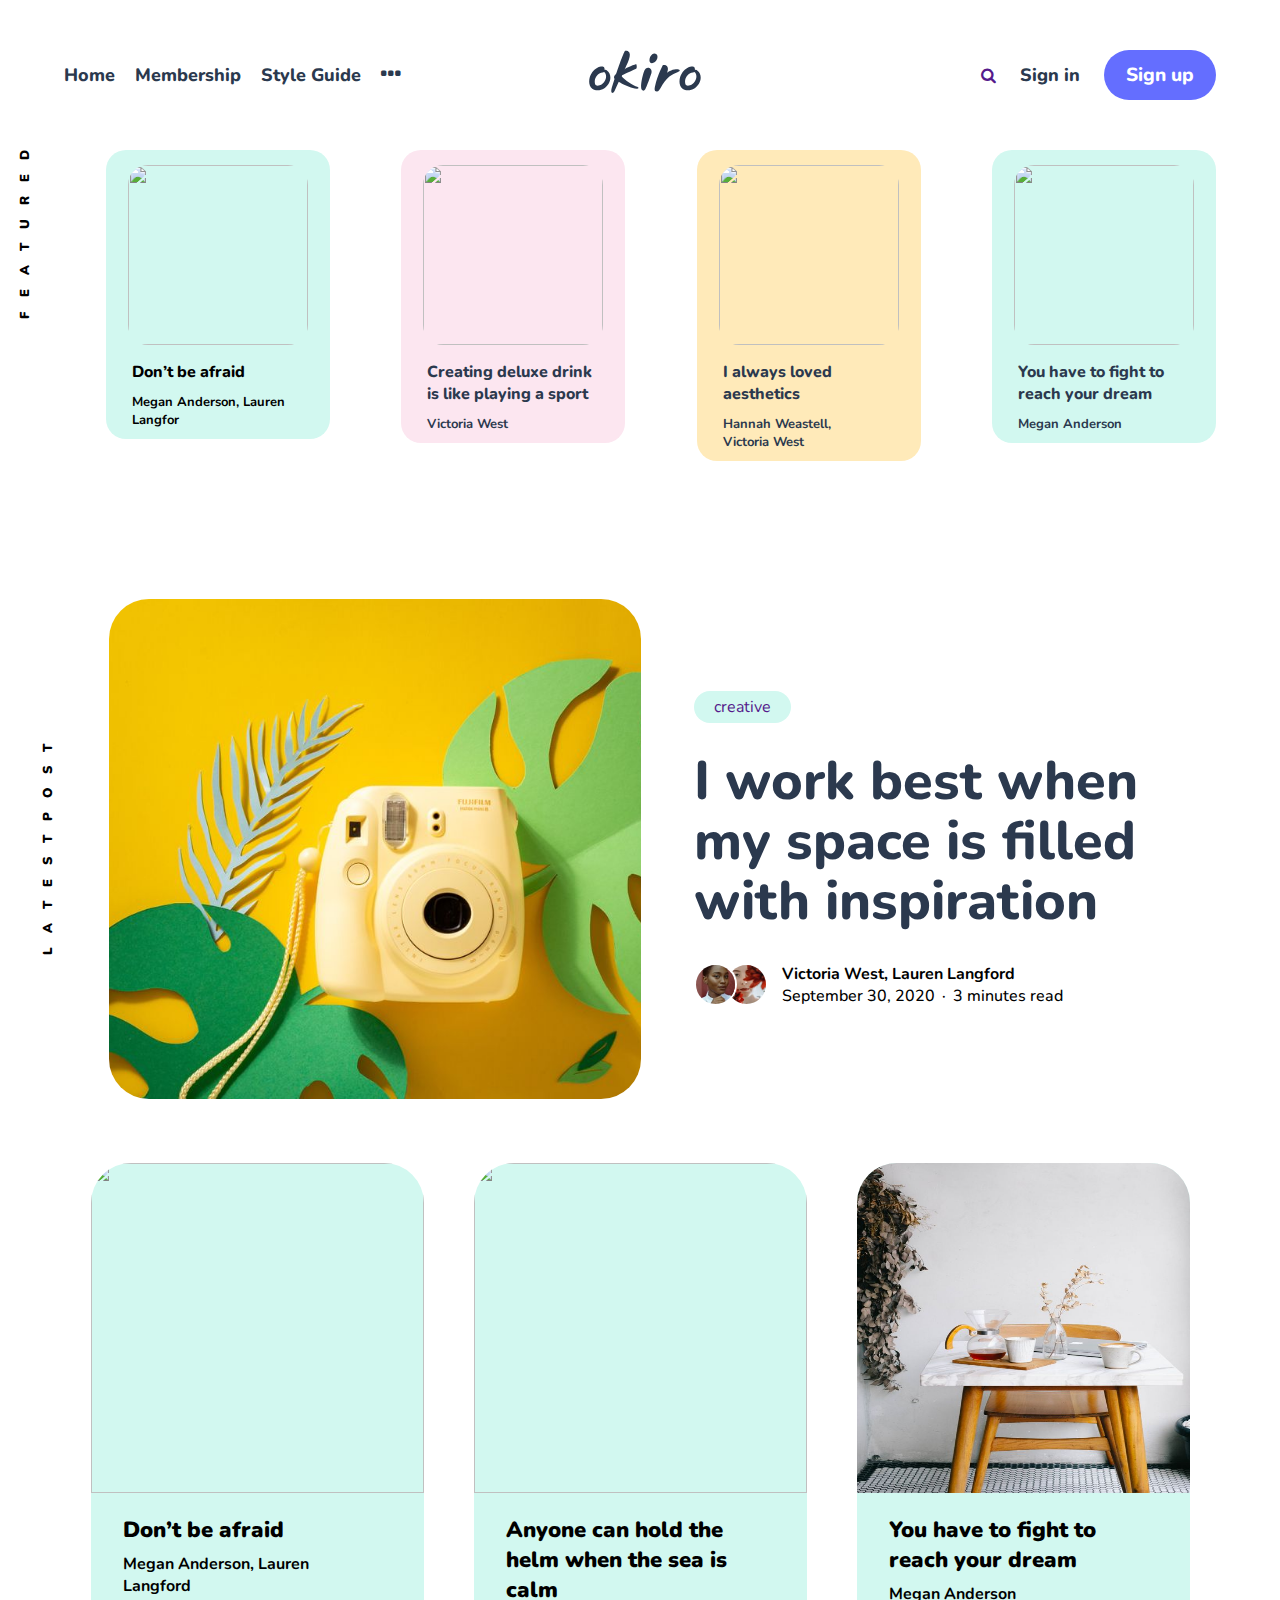
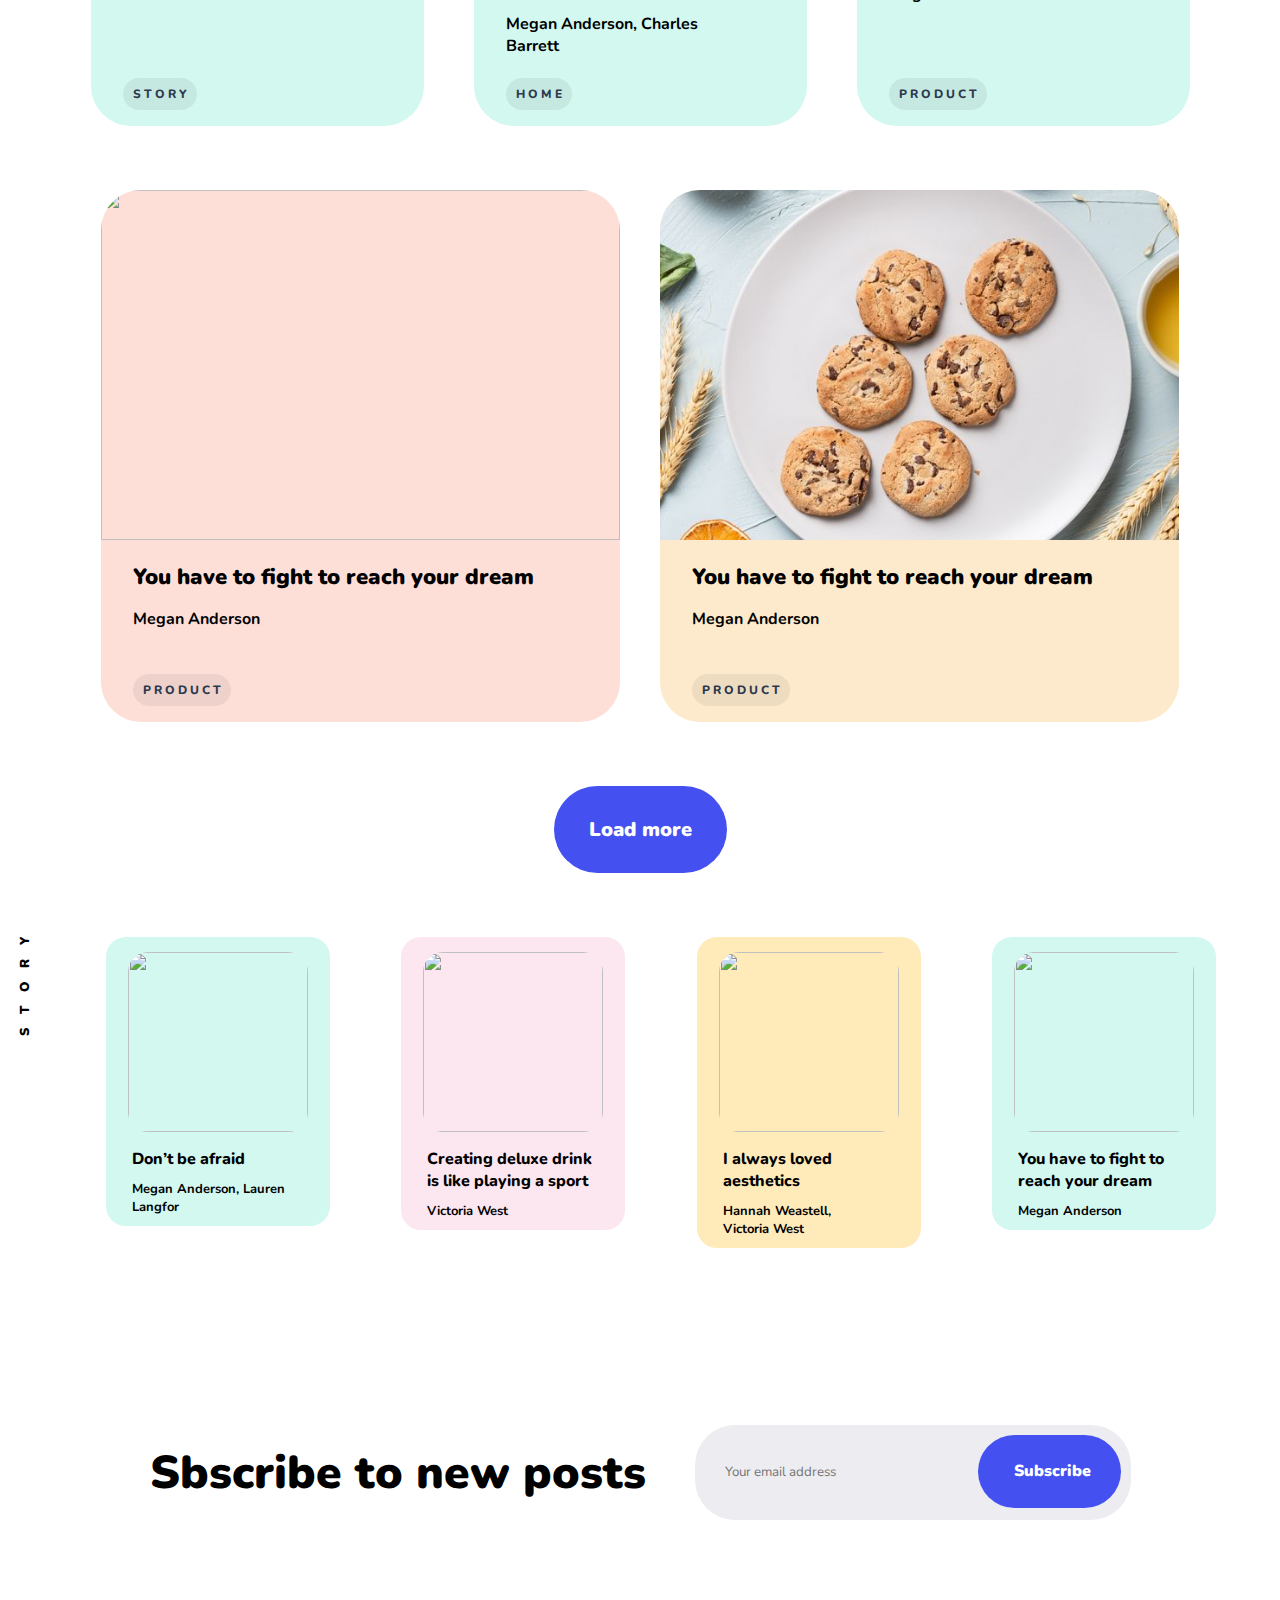
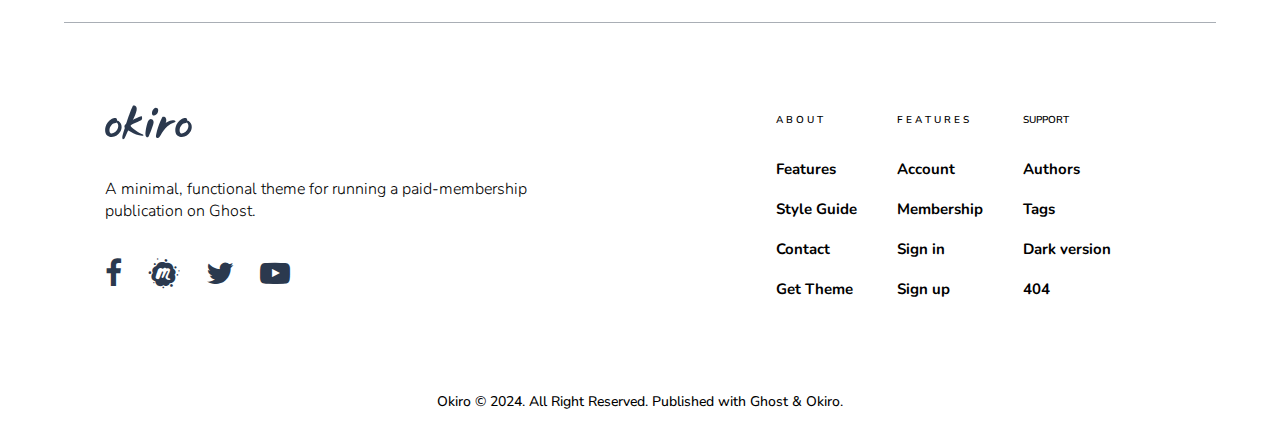
==== commit 4c545b0a: "add minor changes" ====
--- a/index.html
+++ b/index.html
@@ -81,7 +81,7 @@
         </div>
       </div>
       <div class="fetures" id="f">
-        <p  id="f">F E A T U R E D</p>
+        <p id="f">F E A T U R E D</p>
       </div>
     </main>
     <main>
@@ -89,37 +89,48 @@
         <span class="featur" id="featur"
           ><p class="featured" id="f-v">F E A T U R E D</p></span
         >
-        <a href="post1.html" class="last-time">        <div class="posts" id="post1">
-          <img src="img1.jpeg" alt="" class="img1" id="img1" />
-          <div class="para-div">
-            <p class="para">Don’t be afraid</p>
-            <p class="author">Megan Anderson, Lauren Langfor</p>
-          </div>
-        </div></a>
-        <a href="" class="last-time">
+          <div class="posts" id="post1">
+            <img src="img1.jpeg" alt="" class="img1" id="img1" />
+            <div class="para-div">
+              <p class="para">Don’t be afraid</p>
+              <p class="author">Megan Anderson, Lauren Langfor</p>
+            </div>
+          </div>
           <div class="posts" id="post2">
             <img src="img2.jpeg" alt="" class="img2" id="img2" />
+            <a href="" class="last-time">
+
             <div class="para-div">
               <p class="para">Creating deluxe drink is like playing a sport</p>
               <p class="author">Victoria West</p>
             </div>
-          </div>
-        </a>
-        <a href="" class="last-time">        <div class="posts" id="post3">
-          <img src="img3.jpeg" alt="" class="img3" id="img3" />
-          <div class="para-div">
-            <p class="para">I always loved aesthetics</p>
-            <p class="author">Hannah Weastell, Victoria West</p>
-          </div>
-        </div></a>
-        <a href="" class="last-time">        <div class="posts" id="post4">
-          <img src="img4.jpeg" alt="" class="img4" id="img4" />
-          <div class="para-div">
-            <p class="para">You have to fight to reach your dream</p>
-            <p class="author">Megan Anderson</p>
-          </div>
-        </div></a>
-        <a href="" class="last-time">
+          </a>
+
+          </div>
+          <div class="posts" id="post3">
+            <img src="img3.jpeg" alt="" class="img3" id="img3" />
+            <a href="" class="last-time">
+
+            <div class="para-div">
+              <p class="para">I always loved aesthetics</p>
+              <p class="author">Hannah Weastell, Victoria West</p>
+            </div>
+          </a>
+
+          </div>
+        <!-- > -->
+          <div class="posts" id="post4">
+            <img src="img4.jpeg" alt="" class="img4" id="img4" />
+            <a href="" class="last-time">
+
+            <div class="para-div">
+              <p class="para">You have to fight to reach your dream</p>
+              <p class="author">Megan Anderson</p>
+            </div>
+          </a> 
+          </div>
+
+        <!-- <a href="" class="last-time"> -->
           <div class="posts post5">
             <img src="img5.jpeg" alt="" class="img4" />
             <div class="para-div">
@@ -127,17 +138,17 @@
               <p class="author">Patricia Jenikins, Charless Barrett</p>
             </div>
           </div>
-        </a>
+        <!-- </a> -->
       </div>
     </main>
     <main id="main">
       <div class="fetures L-P" id="f">
-        <p  id="f">L A T E S T P O S T </p>
+        <p id="f">L A T E S T P O S T</p>
       </div>
       <div class="hero-img" id="hero-img">
         <span class="featur" id="featur"
-        ><p class="featured" id="f-v-d">L A T E S T   P O S T</p></span
-      >
+          ><p class="featured" id="f-v-d">L A T E S T P O S T</p></span
+        >
 
         <div class="img-full" id="img-full"></div>
         <div class="about-img" id="about-img">
@@ -184,9 +195,7 @@
             <p class="title-d-post">
               <strong class="s"> Don’t be afraid </strong>
             </p>
-            <p class="author-d-post">
-              Megan Anderson, Lauren Langford
-            </p>
+            <p class="author-d-post">Megan Anderson, Lauren Langford</p>
             <p class="story">S T O R Y</p>
           </div>
         </div>
@@ -194,11 +203,11 @@
           <img src="img2.jpeg" alt="" class="d-post-img2" />
           <div class="detail-post">
             <p class="title-d-post">
-              <strong class="s"> Anyone can hold the helm when the sea is calm </strong>
-            </p>
-            <p class="author-d-post">
-              Megan Anderson, Charles Barrett
-            </p>
+              <strong class="s">
+                Anyone can hold the helm when the sea is calm
+              </strong>
+            </p>
+            <p class="author-d-post">Megan Anderson, Charles Barrett</p>
             <p class="story">H O M E</p>
           </div>
         </div>
@@ -208,9 +217,7 @@
             <p class="title-d-post">
               <strong class="s">You have to fight to reach your dream </strong>
             </p>
-            <p class="author-d-post">
-              Megan Anderson
-            </p>
+            <p class="author-d-post">Megan Anderson</p>
             <p class="story">P R O D U C T</p>
           </div>
         </div>
@@ -222,9 +229,7 @@
             <p class="title-d-post-4">
               <strong class="s">You have to fight to reach your dream </strong>
             </p>
-            <p class="author-d-post-4">
-              Megan Anderson
-            </p>
+            <p class="author-d-post-4">Megan Anderson</p>
             <p class="story-4">P R O D U C T</p>
           </div>
         </div>
@@ -234,9 +239,7 @@
             <p class="title-d-post-4">
               <strong class="s">You have to fight to reach your dream </strong>
             </p>
-            <p class="author-d-post-4">
-              Megan Anderson
-            </p>
+            <p class="author-d-post-4">Megan Anderson</p>
             <p class="story-4">P R O D U C T</p>
           </div>
         </div>
@@ -250,7 +253,7 @@
     <main>
       <div class="post-container">
         <div class="fetures" id="f">
-          <p  id="f">S T O R Y</p>
+          <p id="f">S T O R Y</p>
         </div>
         <span class="featur" id="featur"
           ><p class="featured" id="f-v">S T O R Y</p></span
@@ -298,7 +301,12 @@
           <p class="subscribe">Sbscribe to new posts</p>
         </div>
         <div class="input-btn" onclick="large()" onmouseout="small()">
-          <input type="email" name="" id="in-foot" placeholder="Your email address">
+          <input
+            type="email"
+            name=""
+            id="in-foot"
+            placeholder="Your email address"
+          />
           <button type="submit" id="in-submit">Subscribe</button>
         </div>
       </div>
@@ -308,55 +316,62 @@
         <div class="foot-first">
           <div class="okiro">
             <img
-            src="okiro.svg"
-            alt=""
-            srcset=""
-            height="35px"
-            width="87px"
-            id="img-last"
-          />
-          <p class="foooter-para">
-            A minimal, functional theme for running a paid-membership publication on Ghost.
-          </p>
-          <div class="icons">
-            <a href="" class="all-icons"><i class="fa fa-facebook" aria-hidden="true"></i></a>
-            <a href="" class="all-icons"><i class="fa fa-meetup" aria-hidden="true"></i></a>
-            <a href="" class="all-icons"><i class="fa fa-twitter" aria-hidden="true"></i></a>
-            <a href="" class="all-icons"><i class="fa fa-youtube-play" aria-hidden="true"></i></a>
-          </div>
-        </div>
-
+              src="okiro.svg"
+              alt=""
+              srcset=""
+              height="35px"
+              width="87px"
+              id="img-last"
+            />
+            <p class="foooter-para">
+              A minimal, functional theme for running a paid-membership
+              publication on Ghost.
+            </p>
+            <div class="icons">
+              <a href="" class="all-icons"
+                ><i class="fa fa-facebook" aria-hidden="true"></i
+              ></a>
+              <a href="" class="all-icons"
+                ><i class="fa fa-meetup" aria-hidden="true"></i
+              ></a>
+              <a href="" class="all-icons"
+                ><i class="fa fa-twitter" aria-hidden="true"></i
+              ></a>
+              <a href="" class="all-icons"
+                ><i class="fa fa-youtube-play" aria-hidden="true"></i
+              ></a>
+            </div>
+          </div>
         </div>
         <div class="all-foot" id="all-foot">
           <!-- <div class="kinda-list"> -->
-            <div class="about">
-              <ul>
-                <li class="about" id="about">A B O U T</li>
-                <li class="li-foot-last">Features</li>
-                <li class="li-foot-last">Style Guide</li>
-                <li class="li-foot-last">Contact</li>
-                <li class="li-foot-last">Get Theme</li>
-              </ul>
-            </div>
-            <div class="about" >
-              <ul>
-                <li class="about" id="about">F E A T U R E S
-                </li>
-                <li class="li-foot-last">Account</li>
-                <li class="li-foot-last">Membership</li>
-                <li class="li-foot-last">Sign in</li>
-                <li class="li-foot-last">Sign up</li>
-              </ul>
-            </div>
-            <div class="about">
-              <ul>
-                <li class="about"  id="about">SUPPORT</li>
-                <li class="li-foot-last">Authors</li>
-                <li class="li-foot-last">Tags</li>
-                <li class="li-foot-last">Dark version</li>
-                <li class="li-foot-last">404</li>
-              </ul>
-            </div>
+          <div class="about">
+            <ul>
+              <li class="about" id="about">A B O U T</li>
+              <li class="li-foot-last">Features</li>
+              <li class="li-foot-last">Style Guide</li>
+              <li class="li-foot-last">Contact</li>
+              <li class="li-foot-last">Get Theme</li>
+            </ul>
+          </div>
+          <div class="about">
+            <ul>
+              <li class="about" id="about">F E A T U R E S</li>
+              <li class="li-foot-last">Account</li>
+              <li class="li-foot-last">Membership</li>
+              <li class="li-foot-last">Sign in</li>
+              <li class="li-foot-last">Sign up</li>
+            </ul>
+          </div>
+          <div class="about">
+            <ul>
+              <li class="about" id="about">SUPPORT</li>
+              <li class="li-foot-last">Authors</li>
+              <li class="li-foot-last">Tags</li>
+              <li class="li-foot-last">Dark version</li>
+              <li class="li-foot-last">404</li>
+            </ul>
+          </div>
         </div>
       </div>
       <p class="copy">
--- a/index.css
+++ b/index.css
@@ -68,6 +68,22 @@
 
 /* this is the red zone */
 
+@media(min-width:1040px){
+    #side-menu-ul{
+        display: none;
+        visibility: hidden;
+    }
+    #bar{
+        display: none;
+        visibility: hidden;
+
+    }
+    .bar{
+        display:none ;
+        visibility: hidden;
+
+    }
+}
 
 #side-menu-ul>li {
     list-style: none;
@@ -479,7 +495,7 @@
         padding-right: 10px;
         padding-bottom: 10px;
         max-height: auto;
-        min-height: 290px;
+        height: 320px;
         transition: transform 0.2s ease;
     }
 
@@ -567,38 +583,37 @@
 
     #post4 {
         /* margin-top: 20px; */
-        min-height: 100px;
-        min-height: 100px;
-        max-height: 280px;
+
+        height: 250px;
         width: 100%;
 
     }
 
     #post2 {
         background-color: #fce6f0;
-        height: 215px;
+        height: 250px;
         width: 100%;
     }
 
     #post1 {
-        height: 215px;
+        height: 250px;
         width: 100%;
     }
 
     #post3 {
-        max-height: 215px;
+        height: 250px;
         width: 100%;
     }
 
     #img1 {
-        height: 180px;
+        height: 199px;
         width: 100%;
         border-radius: 20px;
         object-fit: cover;
     }
 
     .img4 {
-        height: 180px;
+        height: 199px;
         width: 180px;
         border-radius: 20px;
         object-fit: cover;
@@ -606,7 +621,7 @@
     }
 
     .img2 {
-        height: 180px;
+        height: 199px;
         width: 180px;
         border-radius: 20px;
         object-fit: cover;
@@ -614,7 +629,7 @@
     }
 
     .img3 {
-        height: 180px;
+        height: 199px;
         width: 180px;
         border-radius: 20px;
         object-fit: cover;
@@ -1883,7 +1898,7 @@
         height: auto;
         flex-direction: column;
         width: 100%;
-        height: 400px;
+        height: 600px;
     }
 
     .subscribe {
@@ -1956,7 +1971,7 @@
         height: auto;
         flex-direction: column;
         width: 100%;
-        height: 600px;
+        height: 400px;
     }
 
     .subscribe {
@@ -2241,6 +2256,7 @@
 
 .copy {
     padding-bottom: 1rem;
+    padding-top: 1rem;
     font-size: 14px;
     font-weight: 500;
     text-align: center;
@@ -2327,7 +2343,7 @@
 
 @media(max-width:400px) {
     .final-container {
-        height: 70vh;
+        height: 100%;
         display: flex;
         justify-content: space-around;
         align-items: center;
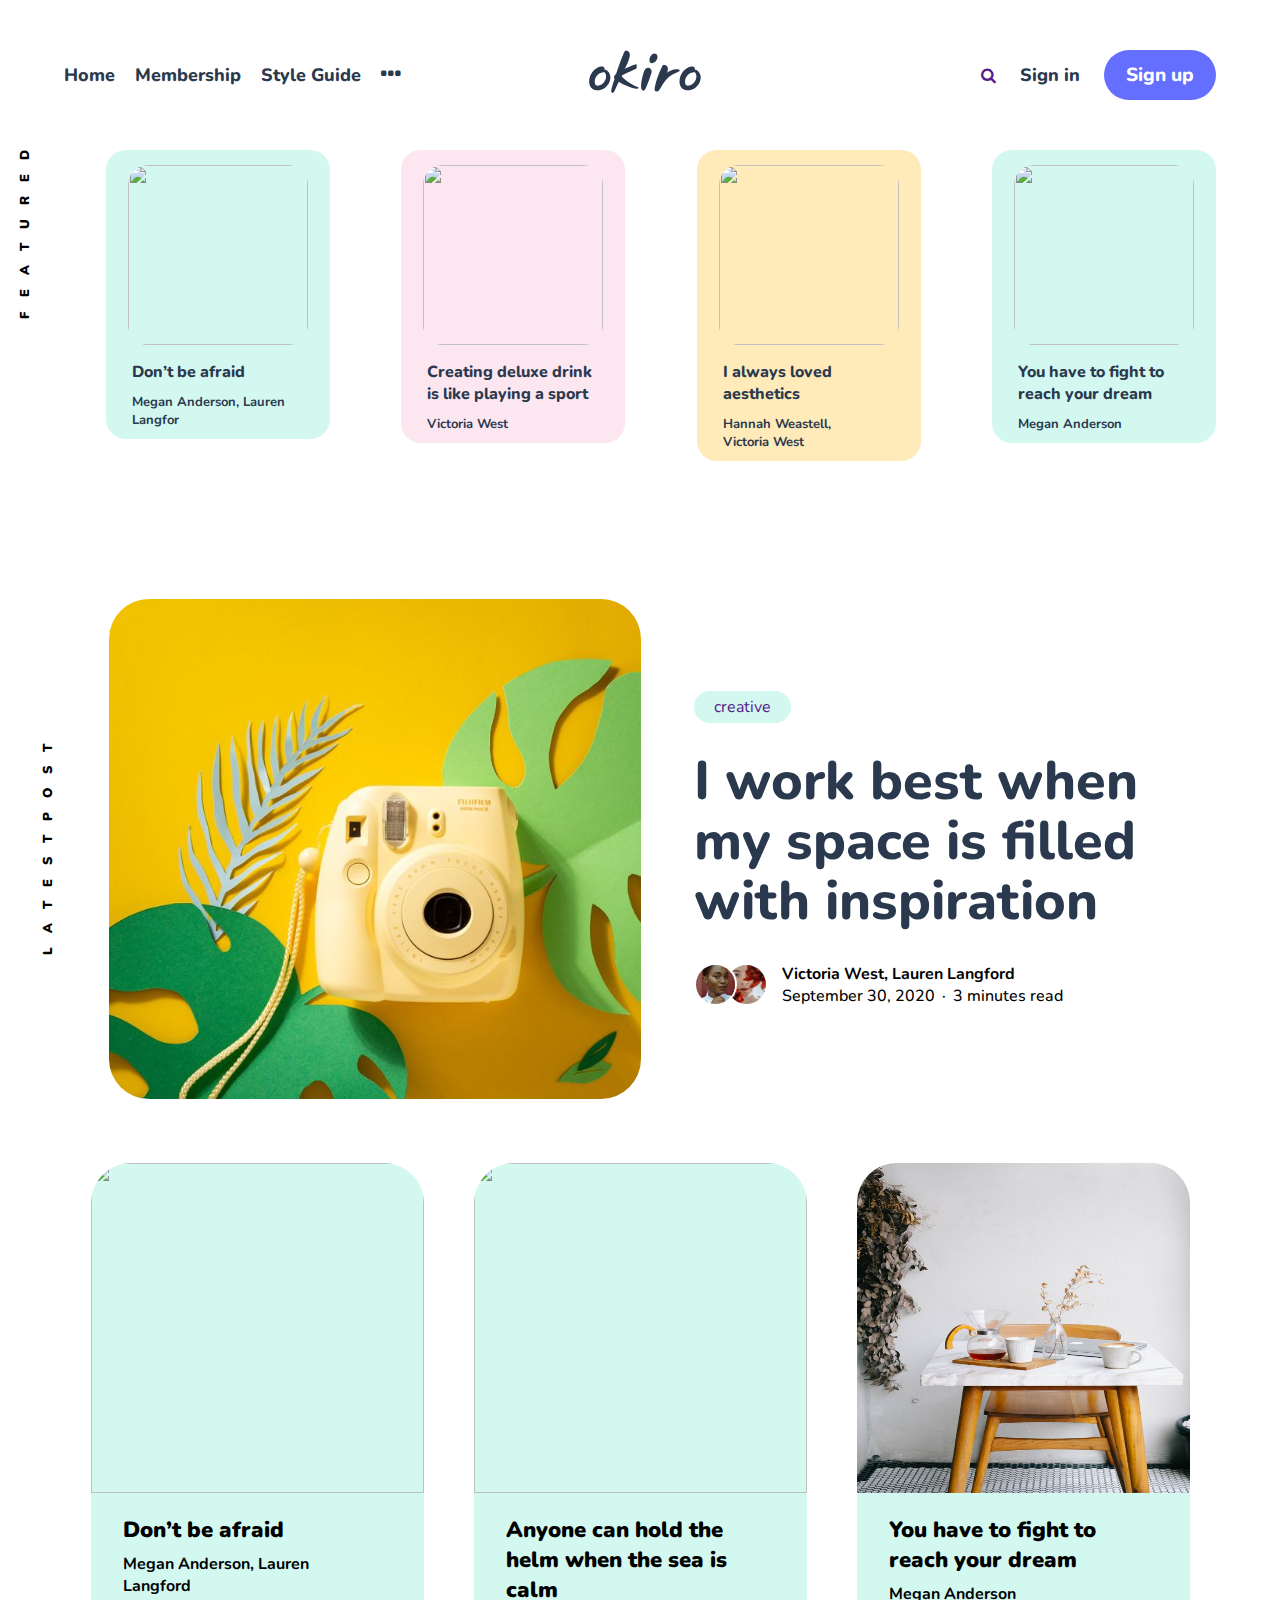
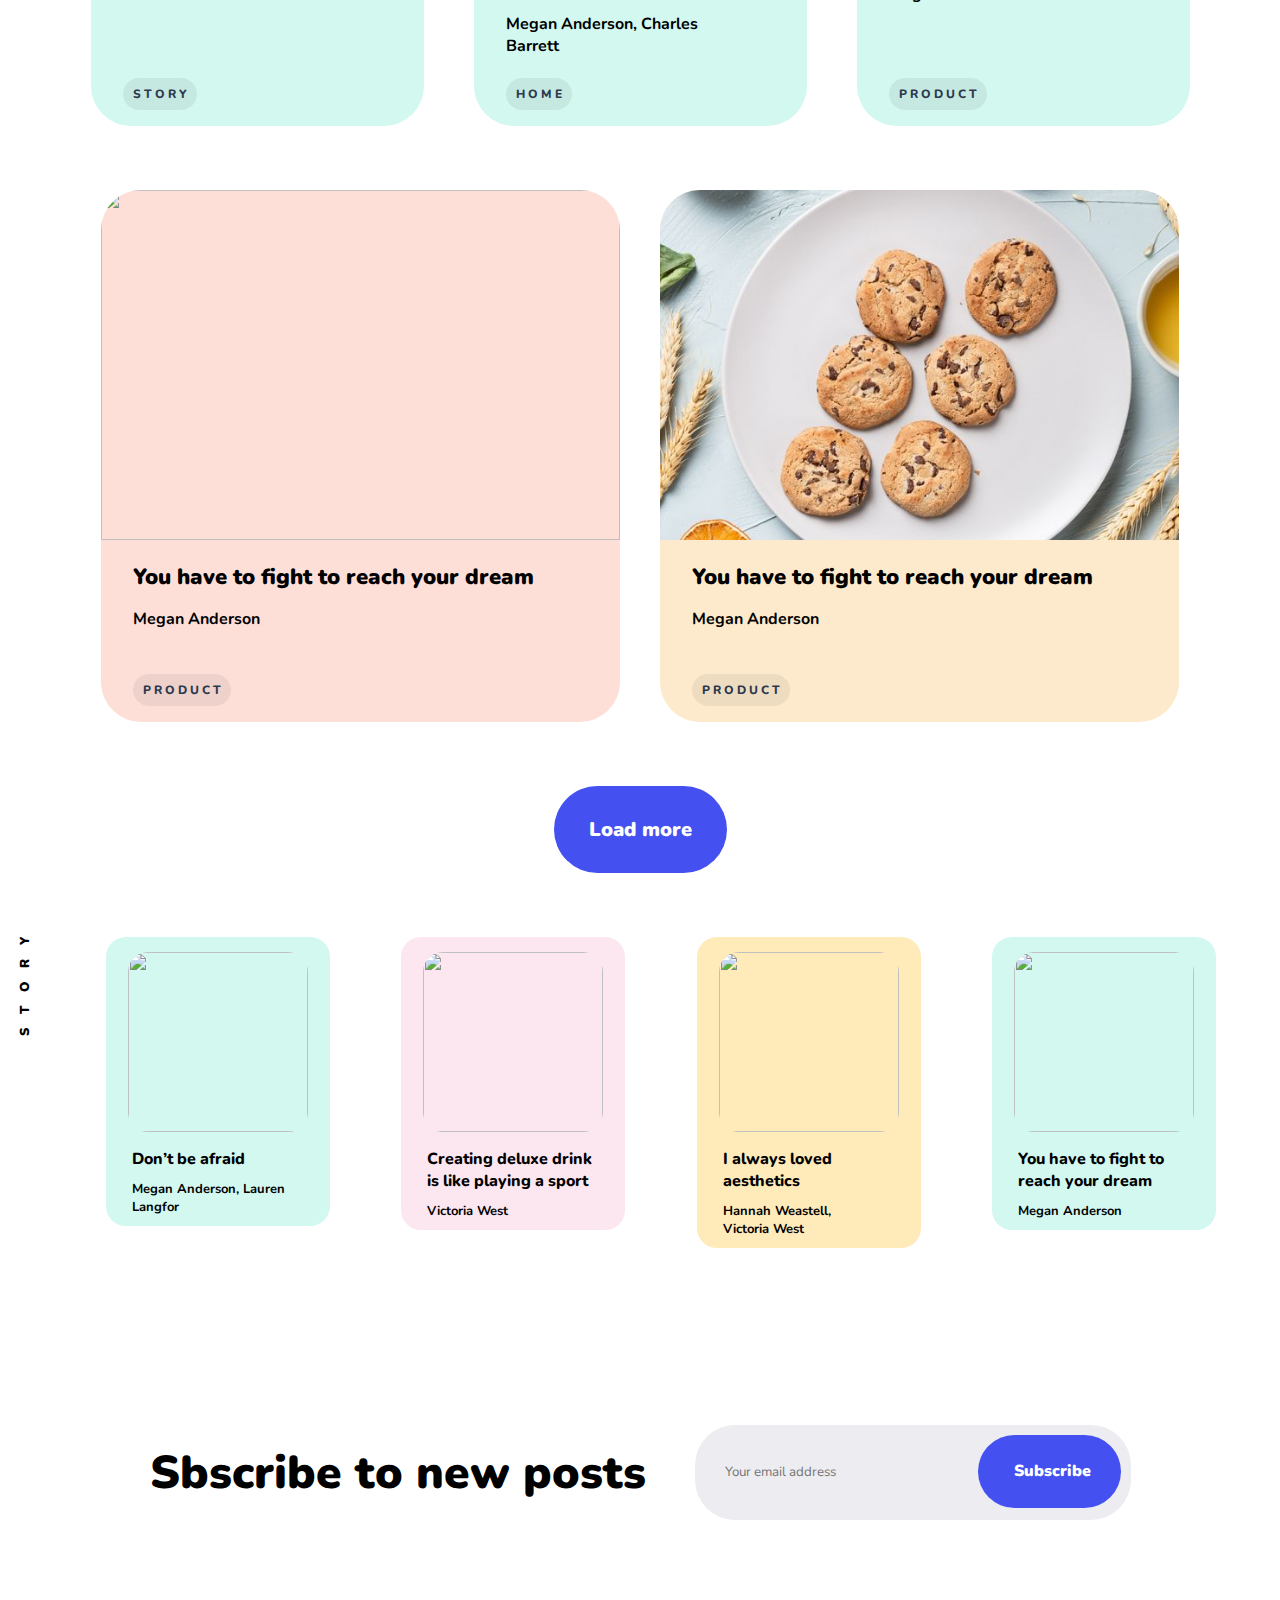
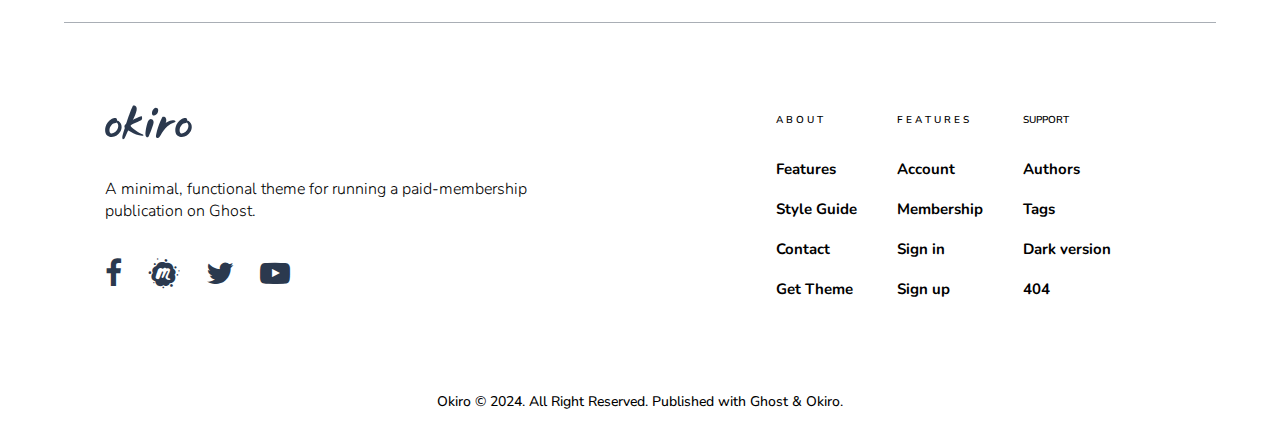
==== commit 7a91dce6: "new things" ====
--- a/index.html
+++ b/index.html
@@ -91,15 +91,17 @@
         >
           <div class="posts" id="post1">
             <img src="img1.jpeg" alt="" class="img1" id="img1" />
+            <a href="post1.html" class="last-time">
             <div class="para-div">
               <p class="para">Don’t be afraid</p>
               <p class="author">Megan Anderson, Lauren Langfor</p>
             </div>
+          </a>
+
           </div>
           <div class="posts" id="post2">
             <img src="img2.jpeg" alt="" class="img2" id="img2" />
-            <a href="" class="last-time">
-
+            <a href="post2.html" class="last-time">
             <div class="para-div">
               <p class="para">Creating deluxe drink is like playing a sport</p>
               <p class="author">Victoria West</p>
@@ -109,7 +111,7 @@
           </div>
           <div class="posts" id="post3">
             <img src="img3.jpeg" alt="" class="img3" id="img3" />
-            <a href="" class="last-time">
+            <a href="post1.html" class="last-time">
 
             <div class="para-div">
               <p class="para">I always loved aesthetics</p>
@@ -121,7 +123,7 @@
         <!-- > -->
           <div class="posts" id="post4">
             <img src="img4.jpeg" alt="" class="img4" id="img4" />
-            <a href="" class="last-time">
+            <a href="post2.html" class="last-time">
 
             <div class="para-div">
               <p class="para">You have to fight to reach your dream</p>
@@ -380,4 +382,4 @@
     </main>
     <script src="index.js"></script>
   </body>
-</html>
+</html>--- a/index.css
+++ b/index.css
@@ -179,6 +179,9 @@
     color: #FFFFFF;
     background-color: #646eff;
     border-radius: 30px;
+}
+.sign-up:hover{
+    background-color: #2e3bf2;
 }
 
 .icons {
@@ -1818,6 +1821,9 @@
     font-weight: 900;
 
 }
+#in-submit:hover{
+    background-color: #2331f1;
+}
 
 /* media for subscrie btn */
 @media(max-width:1150px) {
@@ -2341,7 +2347,7 @@
     }
 }
 
-@media(max-width:400px) {
+@media(max-width:400px) and (max-height:950px) {
     .final-container {
         height: 100%;
         display: flex;
@@ -2432,4 +2438,5 @@
 .last-time{
     text-decoration: none;
     color: #2B394E;
+    cursor: pointer;
 }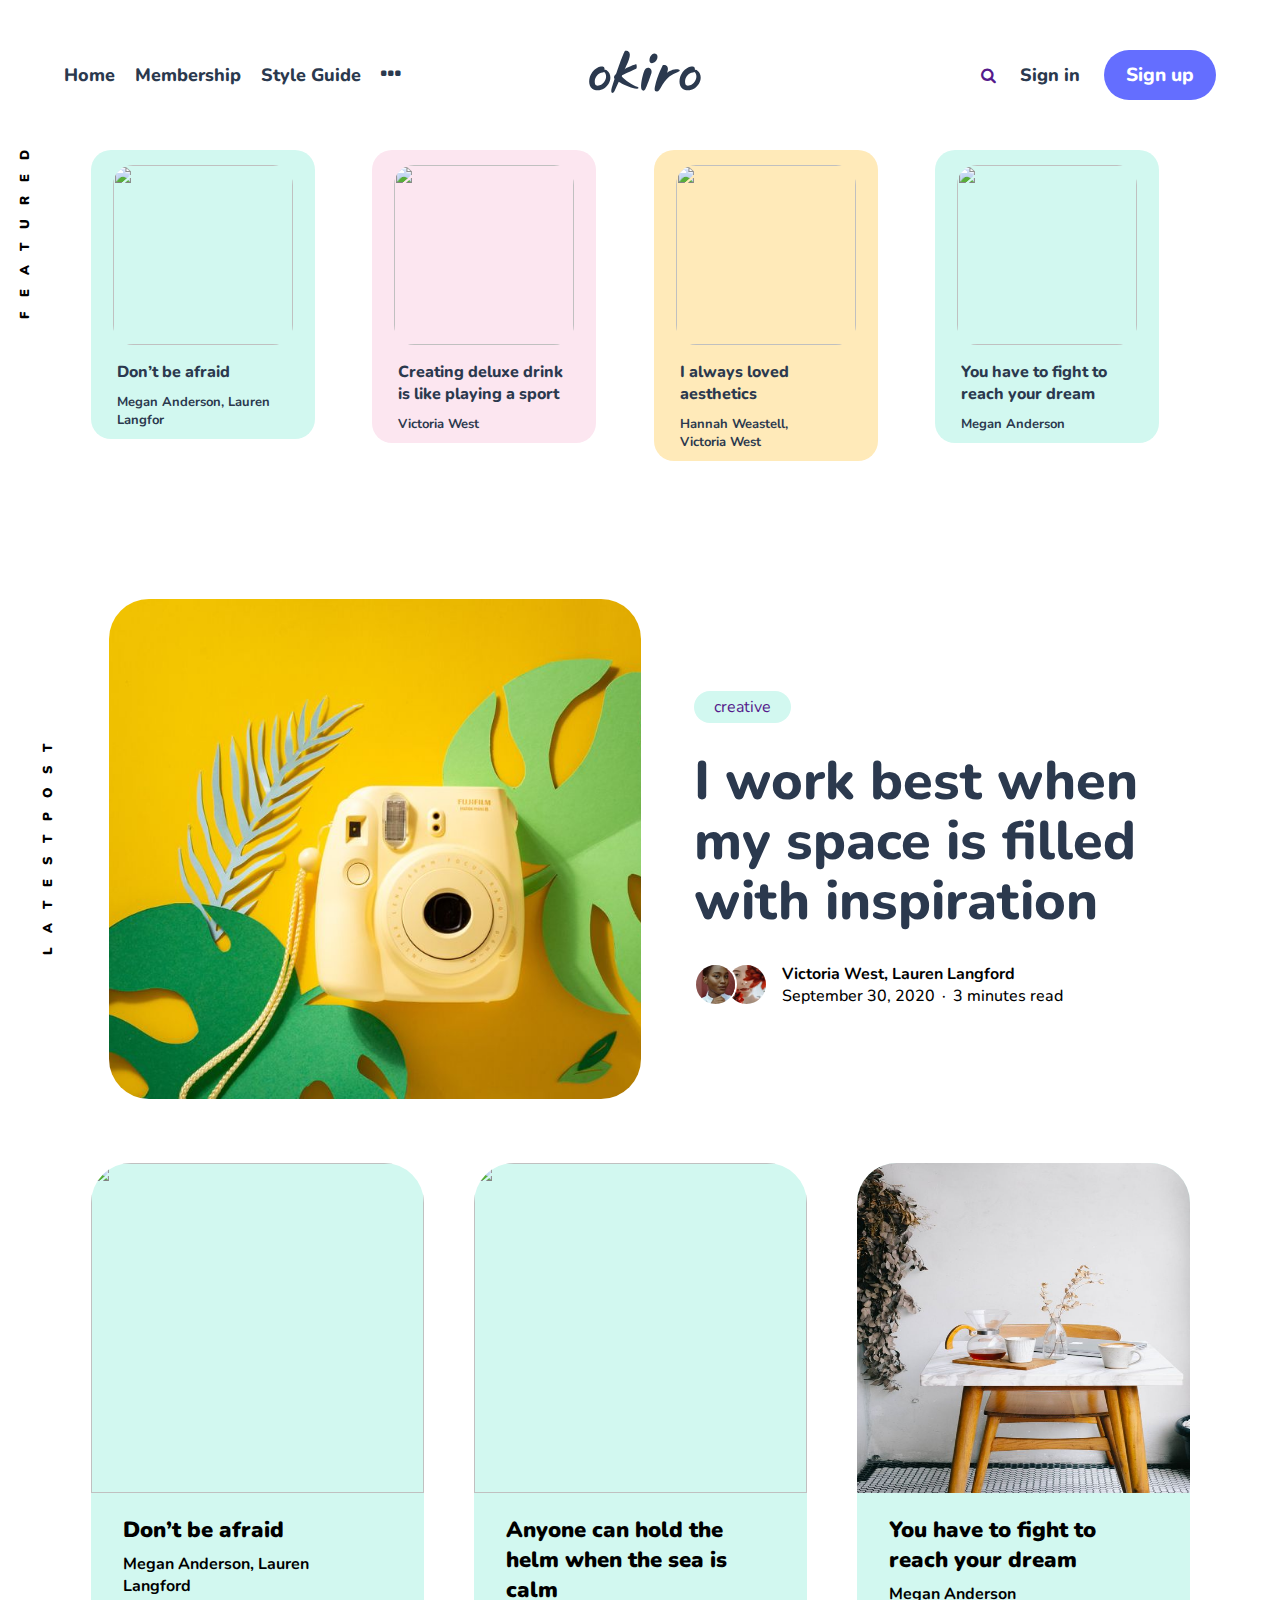
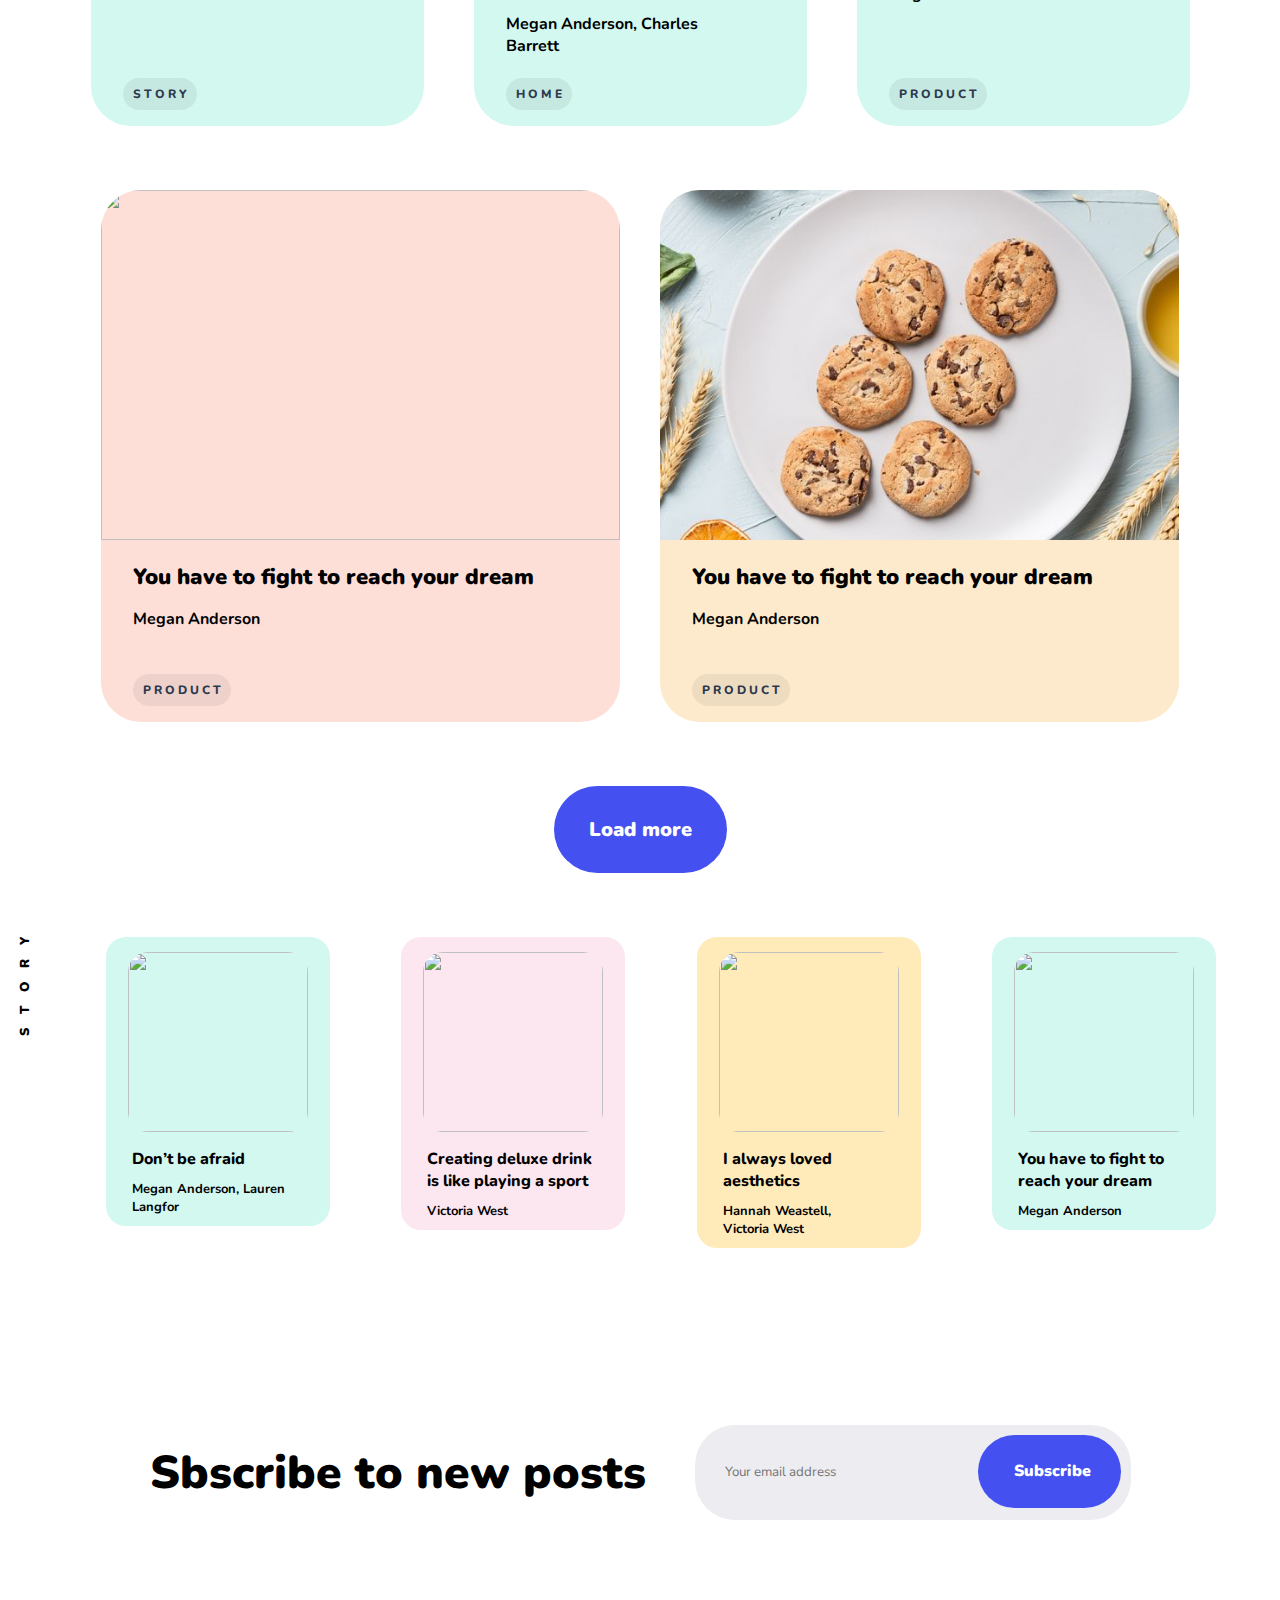
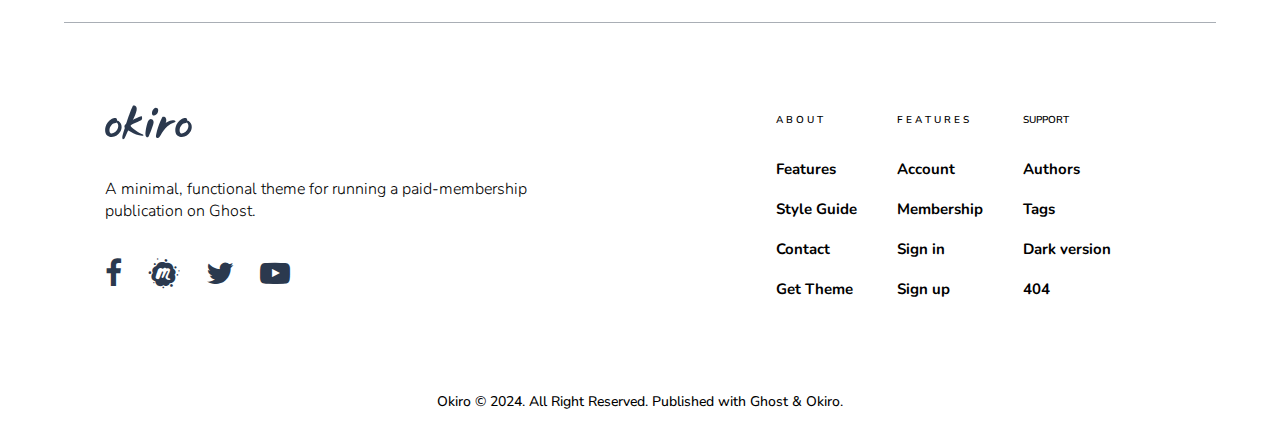
==== commit b3a2778c: "add new pages" ====
--- a/index.html
+++ b/index.html
@@ -19,13 +19,13 @@
           <a href="#" class="nav-link">Membership</a>
           <a href="#" class="nav-link">Style Guide</a>
           <div class="dot-bar">
-            <a href="#" class="nav-link icons" onclick="show()"
+            <a href="#" class="nav-link icons"id="dot-icon"
               ><i class="fa fa-ellipsis-h" aria-hidden="true"></i
             ></a>
-            <div class="icon-nav">
+            <div class="icon-nav" id="js-nav">
               <a href="" class="nav-bar">Features</a>
               <a href="" class="nav-bar">Authors</a>
-              <a href="" class="nav-bar">Tags</a>
+              <a href="tag.html" class="nav-bar">Tags</a>
               <a href="" class="nav-bar">Subscribe</a>
               <a href="" class="nav-bar">Contact</a>
               <a href="" class="nav-bar">Demos</a>
@@ -65,7 +65,7 @@
             <li>Style Guide</li>
             <li>Features</li>
             <li>Authors</li>
-            <li>Tgas</li>
+            <li><a href="tag.html" class="li-link-side">Tgas</a></li>
             <li>Subscribe</li>
             <li>Contact</li>
             <li>Demos</li>
@@ -97,7 +97,6 @@
               <p class="author">Megan Anderson, Lauren Langfor</p>
             </div>
           </a>
-
           </div>
           <div class="posts" id="post2">
             <img src="img2.jpeg" alt="" class="img2" id="img2" />
@@ -112,27 +111,22 @@
           <div class="posts" id="post3">
             <img src="img3.jpeg" alt="" class="img3" id="img3" />
             <a href="post1.html" class="last-time">
-
             <div class="para-div">
               <p class="para">I always loved aesthetics</p>
               <p class="author">Hannah Weastell, Victoria West</p>
             </div>
           </a>
-
-          </div>
-        <!-- > -->
+          </div>
           <div class="posts" id="post4">
             <img src="img4.jpeg" alt="" class="img4" id="img4" />
             <a href="post2.html" class="last-time">
-
             <div class="para-div">
               <p class="para">You have to fight to reach your dream</p>
               <p class="author">Megan Anderson</p>
             </div>
           </a> 
           </div>
-
-        <!-- <a href="" class="last-time"> -->
+        <a href="post1.html" class="last-time"> 
           <div class="posts post5">
             <img src="img5.jpeg" alt="" class="img4" />
             <div class="para-div">
@@ -140,7 +134,7 @@
               <p class="author">Patricia Jenikins, Charless Barrett</p>
             </div>
           </div>
-        <!-- </a> -->
+         </a> 
       </div>
     </main>
     <main id="main">
@@ -382,4 +376,4 @@
     </main>
     <script src="index.js"></script>
   </body>
-</html>+</html>
--- a/index.css
+++ b/index.css
@@ -2371,6 +2371,8 @@
         font-size: medium;
         font-weight: 300;
         margin-bottom: 2rem;
+        text-align: center;
+        margin-left: 1rem;
     }
 
     .okiro {
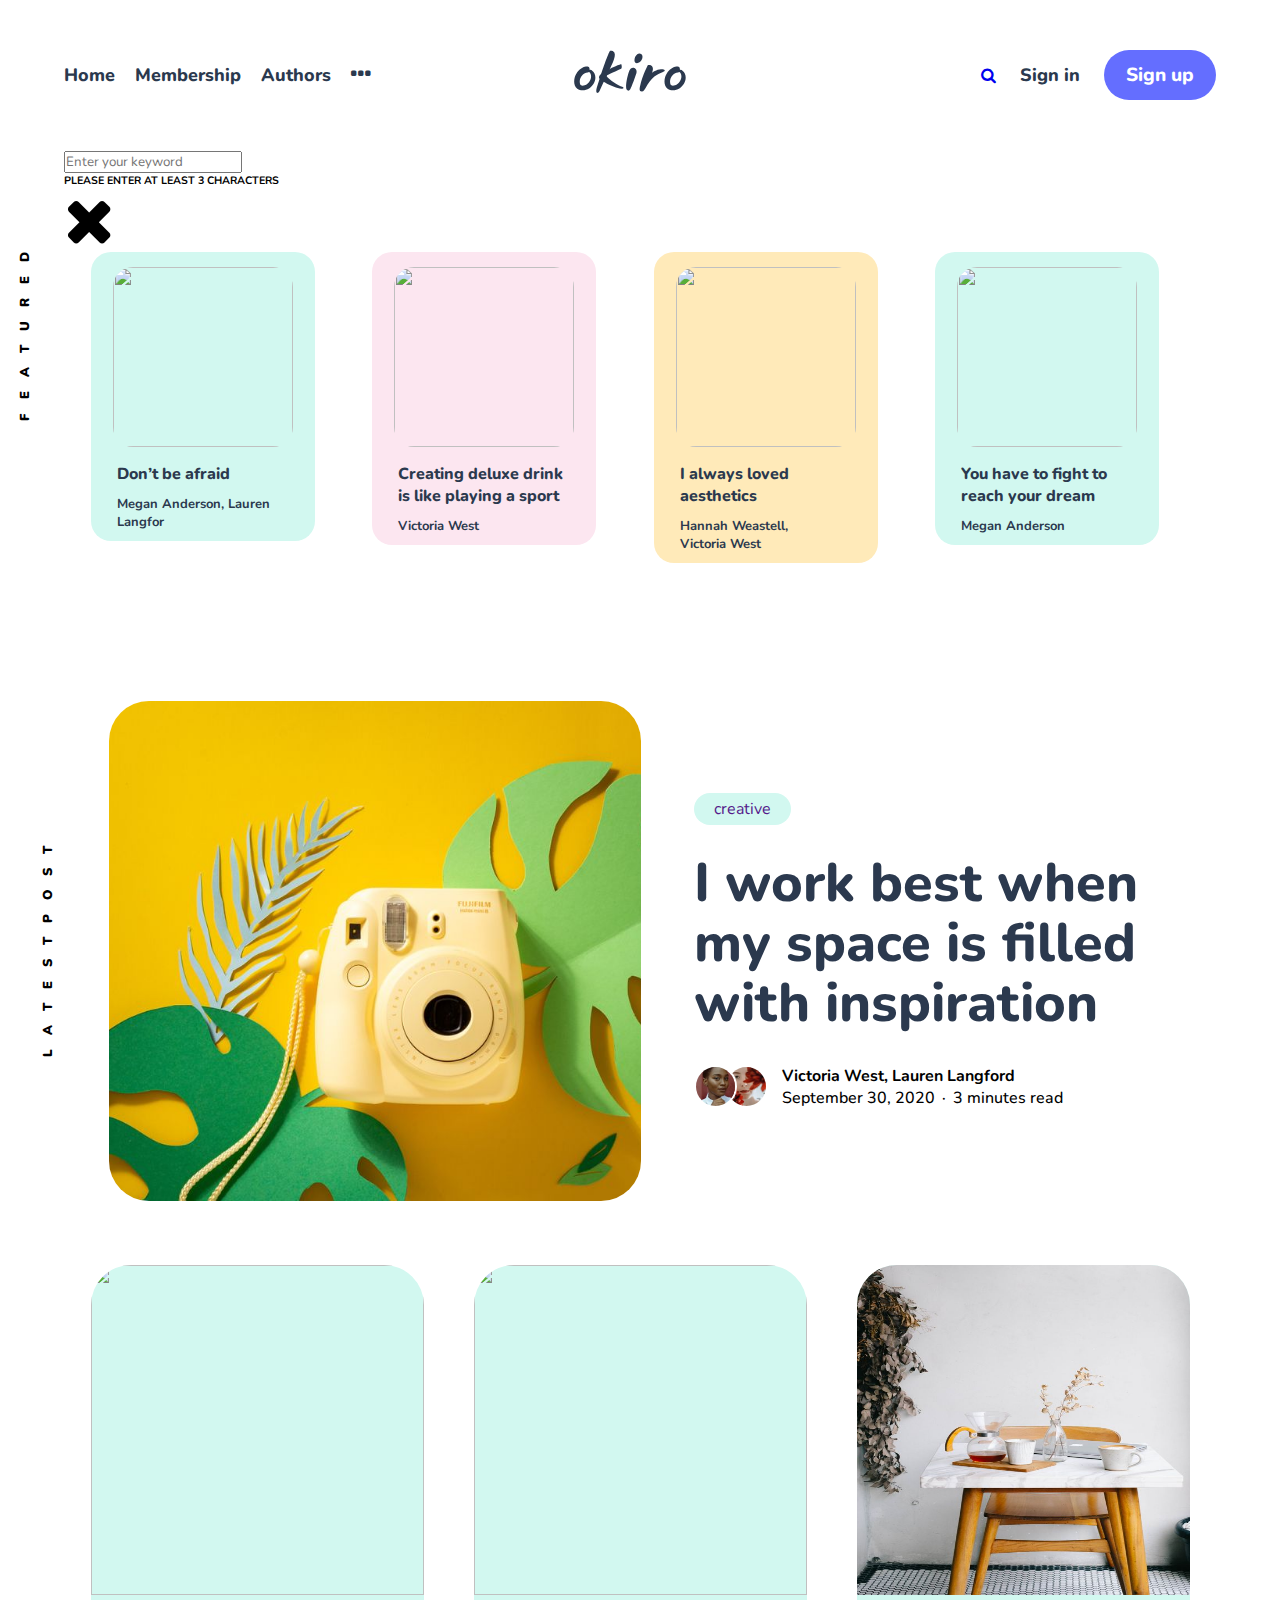
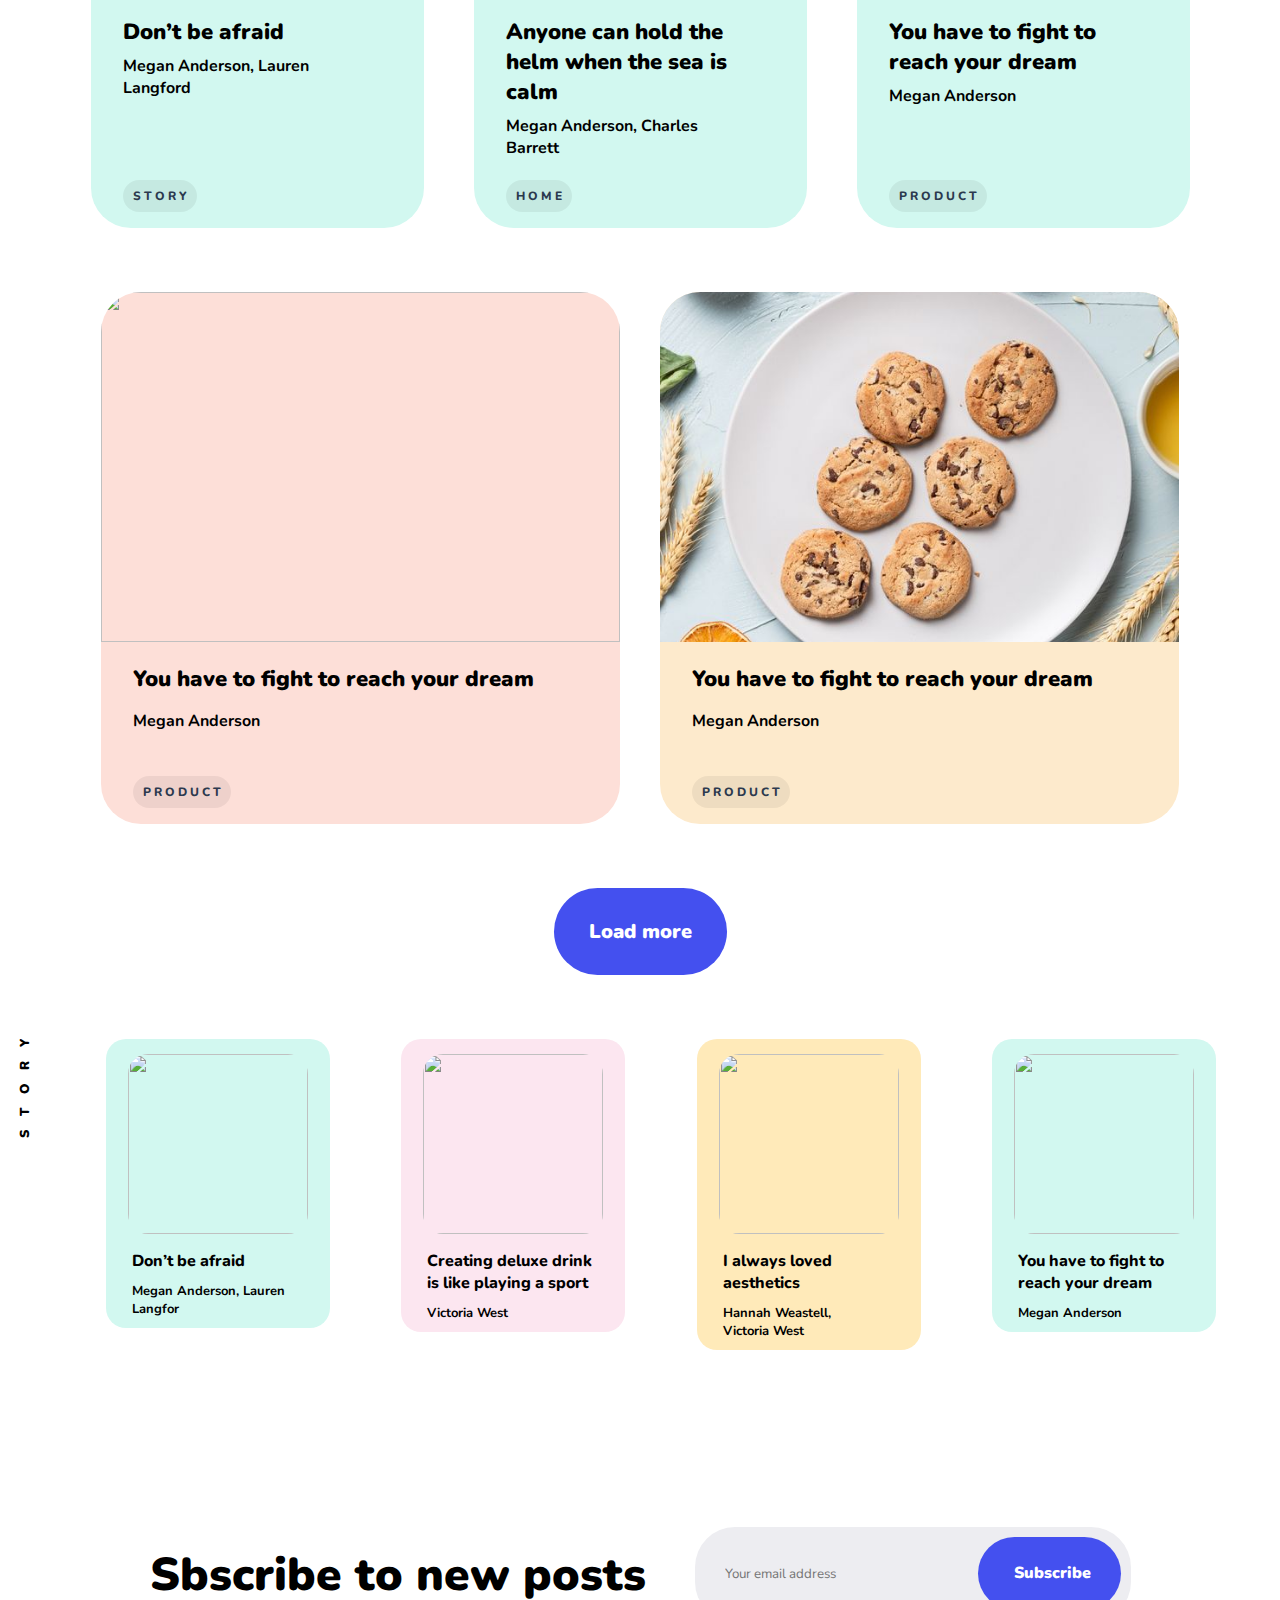
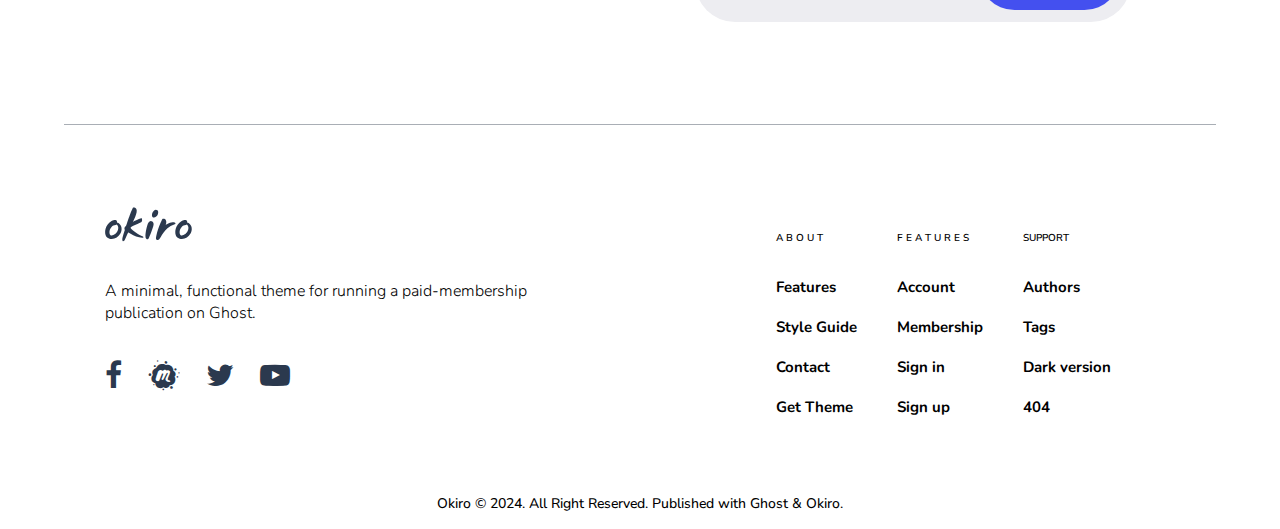
==== commit 150a611e: "change some style" ====
--- a/index.html
+++ b/index.html
@@ -9,25 +9,26 @@
       rel="stylesheet"
       href="https://cdnjs.cloudflare.com/ajax/libs/font-awesome/4.7.0/css/font-awesome.min.css"
     />
+
   </head>
 
   <body>
     <main>
       <div class="header">
         <div class="nav" id="nav">
-          <a href="#" class="nav-link" id="nav-link">Home</a>
-          <a href="#" class="nav-link">Membership</a>
-          <a href="#" class="nav-link">Style Guide</a>
+          <a href="index.html" class="nav-link" id="nav-link">Home</a>
+          <a href="member.html" class="nav-link">Membership</a>
+          <a href="author.html" class="nav-link">Authors</a>
           <div class="dot-bar">
             <a href="#" class="nav-link icons"id="dot-icon"
               ><i class="fa fa-ellipsis-h" aria-hidden="true"></i
             ></a>
             <div class="icon-nav" id="js-nav">
               <a href="" class="nav-bar">Features</a>
-              <a href="" class="nav-bar">Authors</a>
+              <a href="author.html" class="nav-bar">Authors</a>
               <a href="tag.html" class="nav-bar">Tags</a>
-              <a href="" class="nav-bar">Subscribe</a>
-              <a href="" class="nav-bar">Contact</a>
+              <a href="subscribe.html" class="nav-bar">Subscribe</a>
+              <a href="contact.html" class="nav-bar">Contact</a>
               <a href="" class="nav-bar">Demos</a>
               <a href="" class="nav-bar">Get Theme</a>
             </div>
@@ -44,11 +45,11 @@
           />
         </div>
         <div class="signup">
-          <a href="" class="search"
+          <a href="#" class="search"
             ><i class="fa fa-search fa-1x" aria-hidden="true"></i
           ></a>
           <a href="sign.html" class="sign-in">Sign in</a>
-          <a href="sign-up.html" class="sign-up">Sign up</a>
+          <a href="signup.html" class="sign-up">Sign up</a>
           <div class="bars menu-button" onclick="toggleMenu()">
             <a href="#" class="bar" id="bar"
               ><i class="fa fa-bars fa-2x" aria-hidden="true"></i
@@ -60,18 +61,18 @@
         </div>
         <div class="side-menu menu" id="menu">
           <ul id="side-menu-ul">
-            <li>Home</li>
+            <li><a href="index.html" class="li-link-side">Home</a></li>
             <li>Membership</li>
             <li>Style Guide</li>
             <li>Features</li>
-            <li>Authors</li>
+            <li><a href="author.html" class="li-link-side">Authors</a></li>
             <li><a href="tag.html" class="li-link-side">Tgas</a></li>
-            <li>Subscribe</li>
-            <li>Contact</li>
+            <li><a href="subscribe.html" class="li-limk-side">Subscribe</a></li>
+            <li><a href="contact.html" class="li-link-side">Contact</a></li>
             <li>Demos</li>
             <li>Get Theme</li>
-            <li>Sign in</li>
-            <li class="li-up"><a href="" class="li-up-1">Sign up</a></li>
+            <li><a href="sign.html" class="li-link-side"></a></li>
+            <li class="li-up"><a href="signup.html" class="li-up-1">Sign up</a></li>
           </ul>
           <div class="h2-container">
             <h3 class="search-bar-menu">
@@ -83,7 +84,19 @@
       <div class="fetures" id="f">
         <p id="f">F E A T U R E D</p>
       </div>
-    </main>
+
+      <div class="search-bar-appear">
+        <div class="search-bar-content">
+          <input type="text" class="for-search" placeholder="Enter your keyword">
+          <h6 class="after-input-txt">
+            PLEASE ENTER AT LEAST 3 CHARACTERS
+          </h6>
+        </div>
+        <span class="cancle-icon" ><i class="fa fa-times fa-4x" aria-hidden="true" id="times-icon"></i></span>
+      </div>
+    </main>
+
+
     <main>
       <div class="post-container">
         <span class="featur" id="featur"
@@ -341,7 +354,7 @@
         </div>
         <div class="all-foot" id="all-foot">
           <!-- <div class="kinda-list"> -->
-          <div class="about">
+          <div class="about" id="about">
             <ul>
               <li class="about" id="about">A B O U T</li>
               <li class="li-foot-last">Features</li>
@@ -350,7 +363,7 @@
               <li class="li-foot-last">Get Theme</li>
             </ul>
           </div>
-          <div class="about">
+          <div class="about" id="about">
             <ul>
               <li class="about" id="about">F E A T U R E S</li>
               <li class="li-foot-last">Account</li>
@@ -359,7 +372,7 @@
               <li class="li-foot-last">Sign up</li>
             </ul>
           </div>
-          <div class="about">
+          <div class="about" id="about">
             <ul>
               <li class="about" id="about">SUPPORT</li>
               <li class="li-foot-last">Authors</li>
@@ -370,7 +383,7 @@
           </div>
         </div>
       </div>
-      <p class="copy">
+      <p class="copy" id="copy">
         Okiro © 2024. All Right Reserved. Published with Ghost & Okiro.
       </p>
     </main>
